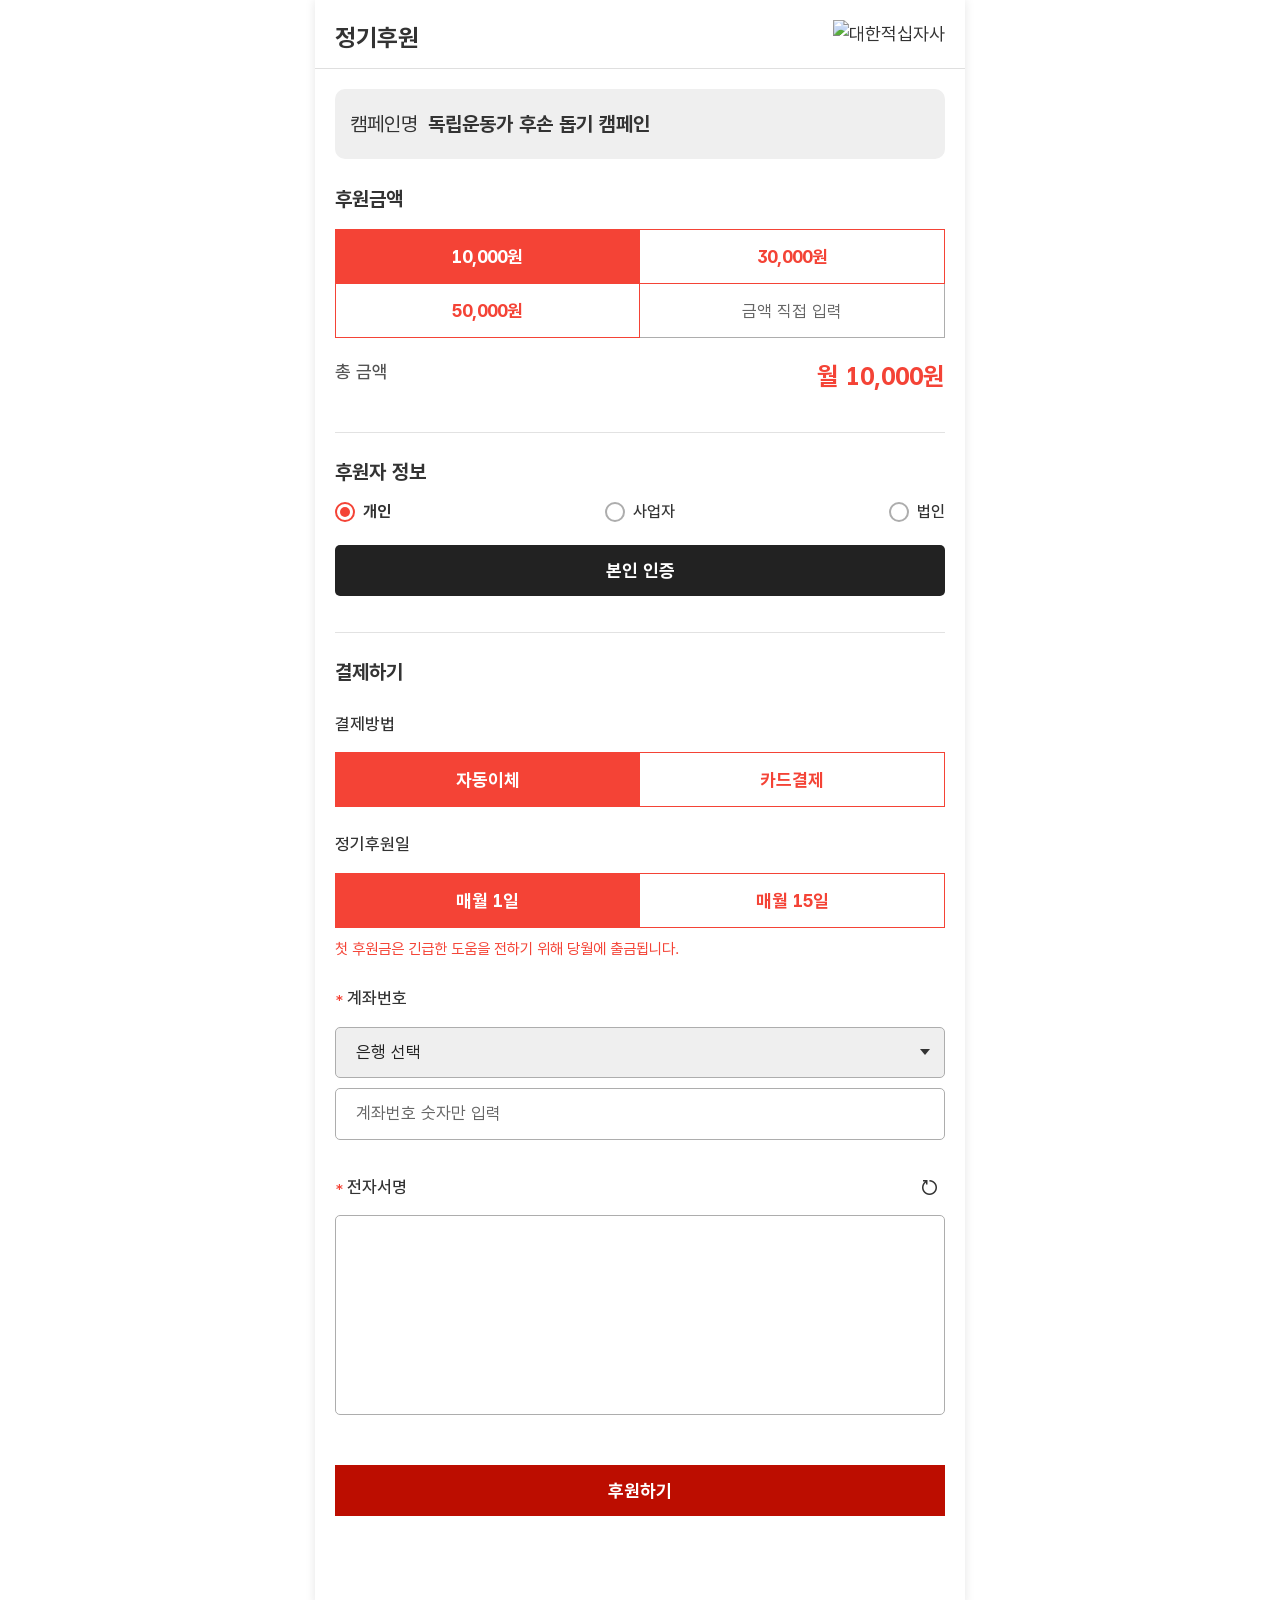
==== index.html @ b56819f5 "eee" ====
<!doctype html>
<html lang="ko">
<head>
  <meta charset="utf-8">
	<meta http-equiv="X-UA-Compatible" content="IE=edge">
	<meta name="viewport" content="width=device-width, initial-scale=1.0">
	<meta http-equiv="Expires" content="-1"> 
	<meta http-equiv="Pragma" content="no-cache">
	<meta http-equiv="Cache-Control" content="no-cache">
	
	<meta property="og:type" content="website"> 
	<meta property="og:title" content="대한적십자사  | 인사말"> 
	<meta property="og:description" content="대한적십자사는 가장 낮고 어두운 곳에서 위협 받는 모든 생명을 지키기 위해 노력합니다"> 
	<meta property="og:image" content="https://www.redcross.or.kr/images/common/layout/logo.svg"> 
	<meta name="description" content="대한적십자사는 가장 낮고 어두운 곳에서 위협 받는 모든 생명을 지키기 위해 노력합니다"> 
	<meta name="keywords" content="대한적십자사, 후원, 봉사, RCY, 안전교육"> 
	<meta name="robots" content="index, follow">
	<title>대한적십자사	&gt; 후원 &gt; 개인후원</title>
  <link rel="icon" href="/images/favicon.ico">
  <!-- 공통파일 css -->
	<link rel="stylesheet" href="./js/common/swiper/swiper-bundle.min.css">
	<link rel="stylesheet" href="./css/common/print.css" media="print">
	<!-- [P] KRDS 추가 -->
	<link rel="stylesheet" href="./css/common/pattern_css.css" media="all">
	<!-- [P] KRDS 커스텀 (공통 변경) -->
	<link rel="stylesheet" href="./css/common/KRDS_cnt_layout.css" media="all">
	<!-- [P] 레이아웃 커스텀 연결 -->
	<link rel="stylesheet" href="./css/main/layout.css" media="all">
	<!-- [P] ASIDE (공통) -->
	<link rel="stylesheet" href="./css/common/aside.css" media="all">
	<!-- [P] 서브페이지인 경우에만 생성되는 조건식 -->
	<link rel="stylesheet" href="./css/common/con_com.css" media="all">
  <link rel="stylesheet" href="./css/main/sub.css" media="all">
  <link rel="stylesheet" href="./css/common/board.css">
	<!-- [P] 로그인 페이지에만 생성되는 조건식 -->
	<!-- 공통파일 js -->
  <script src="./js/common/jquery.min.js"></script>
	<script src="./js/common/con_com.js?v=20260812"></script>
	<script src="./js/common/board.js"></script>
	<script src="./js/common/swiper/swiper-bundle.min.js"></script>
	<script src="./js/common/slick-1.8.1/slick/slick.min.js"></script>
	<script src="./js/web/common/common.js"></script>
	<script src="./js/common.js"></script>
	<!-- [P] 디자인시스템 제외하고 생성되는 조건식 -->
	<script src="./js/common/layout.js"></script>
	<script src="./js/jquery-ui.min.js"></script>
	<script src="./js/jquery.form.min.js"></script>
	<script src="./js/jquery.bpopup.min.js"></script>
	<!-- 레이아웃 js -->
	<script src="./js/main/layout.js"></script>
	<script src="./js/counterup.js"></script>
	<script src="./js/common/ScrollMagic.min.js"></script>
	<!-- [P] 서브페이지인 경우에만 생성되는 조건식 -->
	<script src="./js/main/sub.js?v=20260812"></script>
	<script src="./js/kakao.min.js"></script>
	<script src="./js/main/contents.js"></script>
  <link href="https://cdn.jsdelivr.net/npm/remixicon@4.2.0/fonts/remixicon.css" rel="stylesheet" />

</head>
<body>
  <link rel="stylesheet" href="./dona-style.css?v=1">
  <script src="./dona-ui-script.js?v=12"></script>
  <script src="./js/ad/pay/signature_pad.min.js"></script>
  <script src="./js/secure/rsa/jsbn.js"></script>
  <!-- <script src="./js/secure/rsa/rng.js"></script> -->
  <script src="./js/secure/rsa/rsa.js"></script>
  <script src="./js/secure/rsa/prng4.js"></script>

  <div class="donation-wrap">
    <header>
      <h1>정기후원</h1>
      <img src="https://www.redcross.or.kr/images/common/layout/logo.svg" alt="대한적십자사" />
    </header>
    <div class="conts">
      <form id="joinForm" name="joinForm" method="post">
        <input type="hidden" id="jumin1" name="jumin1" value="">
        <input type="hidden" id="mobiletel" name="mobiletel" value="">
        <input type="hidden" id="sex" name="sex" value="">
        <input type="hidden" id="usrNm" name="usrNm" value="">
        <input type="hidden" id="email" name="email" value="">
        <input type="hidden" id="membername" name="membername">
        <input type="hidden" id="corpregname" name="corpregname">
        <input type="hidden" id="corpregno" name="corpregno">
        <input type="hidden" id="corpregtel" name="corpregtel">
        <input type="hidden" id="orgcode" name="orgcode" value="">
        <input type="hidden" id="orgCodePg" name="orgCodePg" value="">

        <input type="hidden" id="gibupgmno" name="gibupgmno" value="">
        <input type="hidden" id="regamt" name="regamt" value="">

        <input type="hidden" id="orgflag" name="orgflag" value="">
        <input type="hidden" id="campainno" name="campainno" value="">
        <input type="hidden" id="cmpgnNm" name="cmpgnNm" value="">
        <input type="hidden" id="prgrmNm" name="prgrmNm" value="">
        <input type="hidden" id="spnPrgrmSn" name="spnPrgrmSn" value="">
        <input type="hidden" id="memclscode1" name="memclscode1" value="">
        <input type="hidden" id="gaLnkgYn" name="gaLnkgYn" value="">

        <input type="hidden" id="uuid" name="uuid" value="">
        <input type="hidden" id="payVerif" name="payVerif" value="N">
        <input type="hidden" id="ygnumChk" name="ygnumChk" value="">
        <input type="hidden" id="cardNumChk" name="cardNumChk" value="">
        <input type="hidden" id="sign" name="sign">
        <input type="hidden" id="rsaPublicKeyModulus" value=""> 
        <input type="hidden" id="rsaPublicKeyExponent" value=""> 
        <input type="hidden" id="cardNum" name="cardNum">
        <input type="hidden" id="cardYm" name="cardYm">
        <input type="hidden" id="rcmdrNm" name="rcmdrNm" value="">
        <input type="hidden" id="rcmdrNo" name="rcmdrNo" value="">
        <input type="hidden" id="juminEnc1" name="juminEnc1" value="">
        <input type="hidden" id="juminEnc2" name="juminEnc2" value="">
        <input type="hidden" id="ygnumEnc" name="ygnumEnc" value="">
        <input type="hidden" id="spnCdNm" name="spnCdNm" value="">

        <input type="hidden" id="closeStep" name="closeStep" value="">

        <!-- 추천인 직원번호 -->
        <input type="hidden" id="regrecomno" name="regrecomno" value="">
        <!-- 추천인 정보 -->
        <input type="hidden" id="rcmdrNm" name="rcmdrNm" value="">
        <input type="hidden" id="rcmdrNo" name="rcmdrNo" value="">
        <!-- 프로그램 추천인 정보 -->
        <input type="hidden" id="rcmdrNoPg" name="rcmdrNoPg" value="">
        <!-- 대면 -->
        <input type="hidden" id="ftfYn" name="ftfYn" value="">
        <!-- 본인인증 패스여부  -->
        <input type="hidden" id="verifbypass" name="verifbypass" value="">
        <input type="hidden" id="verifFailYn" name="verifFailYn" value="N">

        <dl class="dona-tag">
          <dt>캠페인명</dt>
          <dd>독립운동가 후손 돕기 캠페인</dd>
        </dl>
        <section class="dona-form-group">
          <dl>
            <dt><h3>후원금액</h3></dt>
            <dd>
              <div class="radio-tab-group">
                <div class="radio-tab-box">
                  <input type="radio" name="dona_price" id="dona_price1" checked>
                  <label for="dona_price1">10,000원</label>
                </div>
                <div class="radio-tab-box">
                  <input type="radio" name="dona_price" id="dona_price2">
                  <label for="dona_price2">30,000원</label>
                </div>
                <div class="radio-tab-box">
                  <input type="radio" name="dona_price" id="dona_price3">
                  <label for="dona_price3">50,000원</label>
                </div>
                <div class="radio-tab-box">
                  <input type="text" inputmode="numeric" pattern="[0-9]*" name="regamtTxt" id="regamtTxt" placeholder="금액 직접 입력" maxlength="13">
                </div>
              </div>
              <div class="dona-price">
                <span>총 금액</span>
                <strong>월 <span id="totalAmount"></span>원</strong>
              </div>
            </dd>
          </dl>
          <dl class="top-divider">
            <dt><h3>후원자 정보</h3></dt>
            <dd>
              <div class="flex-box jus-bet">
                <div class="radio-box">
                  <input type="radio" name="memclscodeSel" id="rdo_1-1" checked value="01">
                  <label for="rdo_1-1">개인</label>
                </div>
                <div class="radio-box">
                  <input type="radio" name="memclscodeSel" id="rdo_1-2" value="02">
                  <label for="rdo_1-2">사업자</label>
                </div>
                <div class="radio-box">
                  <input type="radio" name="memclscodeSel" id="rdo_1-3" value="03">
                  <label for="rdo_1-3">법인</label>
                </div>
              </div>
              <!-- 개인 -->
              <section id="indiSection" class="business-section">
                <button type="button" id="payment1" class="btn-cert dona-btn w100">본인 인증</button>
              </section>
              <!-- // 사업자 -->
              <!-- 사업자 -->
              <section id="propSection" class="business-section" style="display:none;">
                <label for="businessgname_1" class="hid">사업장명(필수입력)</label>
                <input type="text" id="businessgname_1" title="사업장명" placeholder="사업장명(필수)" maxlength="40">
                <label for="corpregno_1" class="hid">사업자 등록번호(필수입력)</label>
                <input type="text" id="corpregno_1" title="사업자등록번호" placeholder="사업자 등록번호(필수)" inputmode="numeric" pattern="[0-9]*" maxlength="12" oninput="$(this).val($(this).val().replace(/[^0-9-]/g, ''))">
                
                <button type="button" id="payment2" class="btn-cert dona-btn w100 mgt2">본인 인증</button>
              </section>
              <!-- // 사업자 -->
              <!-- 법인 -->
              <section id="corpSection" class="business-section" style="display:none;">
                <label for="businessgname_2" class="hid">법인명(필수입력)</label>
                <input type="text" id="businessgname_2" title="법인명" placeholder="법인명(필수)" maxlength="40">
                <label for="corpregno_2" class="hid">사업자 등록번호(필수입력)</label>
                <input type="text" id="corpregno_2" title="사업자등록번호" placeholder="사업자 등록번호(필수)" inputmode="numeric" pattern="[0-9]*" maxlength="12" oninput="$(this).val($(this).val().replace(/[^0-9-]/g, ''))">

                <button type="button" id="payment3" class="btn-cert dona-btn w100 mgt2">담당자 인증</button>
              </section>
              <!-- // 법인 -->
            </dd>
          </dl>
        </section>

        <section class="dona-form-group top-divider">
          <h3>결제하기</h3>
          <dl>
            <dt>결제방법</dt>
            <dd>
              <div class="radio-tab-group">
                <div class="radio-tab-box">
                  <input type="radio" name="sunabclscode" id="sunabclscode1" data-tab="radioTab1" value="02" checked>
                  <label for="sunabclscode1">자동이체</label>
                </div>
                <div class="radio-tab-box">
                  <input type="radio" name="sunabclscode" id="sunabclscode2" data-tab="radioTab2" value="01">
                  <label for="sunabclscode2">카드결제</label>
                </div>
              </div>
            </dd>
          </dl>
        </section>

        <section id="ygpay-section" class="dona-form-group pay-section">
          <dl>
            <dt>정기후원일</dt>
            <dd>
              <div class="radio-tab-group">
                <div class="radio-tab-box">
                  <input type="radio" name="ygpayday" id="rdo_2-1" value="01" checked />
                  <label for="rdo_2-1">매월 1일</label>
                </div>
                <div class="radio-tab-box">
                  <input type="radio" name="ygpayday" id="rdo_2-2" value="15" />
                  <label for="rdo_2-2">매월 15일</label>
                </div>
              </div>
              <p class="primary-txt">첫 후원금은 긴급한 도움을 전하기 위해 당월에 출금됩니다.</p>
            </dd>
          </dl>
          <dl>
            <dt>
              <label for="ygnum">
                <span class="req-aster" aria-hidden="true">*</span>
                계좌번호
              </label>
            </dt>
            <dd class="flex-box wrap gap-s">
              <div class="donor-info-list">
                <div class="yginfo">
                  <label for="ygname">이름<!-- or 법인명--></label><span> : </span>
                  <input type="text" id="ygname" name="ygname" title="이름" readonly value="이혜원" tabindex="-1">
                  <input type="hidden" id="ygjumin" name="ygjumin">
                </div>
              </div>
              <div class="select-box">                
                <select id="ygficode" name="ygficode" required>
                  <option value="">은행 선택</option>
                  <option value="001">국민은행</option>
                  <option value="002">신한은행</option>
                  <option value="003">우리은행</option>
                  <option value="004">하나은행</option>
                </select>
              </div>
              <!-- 크롬 자동완성 미끼용 (보이지 않게)시작 적용이유 : 크롬 Autofill의 ‘저장된 아이디 미리주입(pre-fill)’ 버그성 동작 방지용(해당 username 태그를 삭제하면 페이지 처음 접속시 ygnum 계좌번호에 저장된 아이디가 자동으로 표출됨) -->
              <input type="text" name="username" autocomplete="username" style="position:absolute; left:-9999px; width:1px; height:1px;" tabindex="-1">
              <!-- 크롬 자동완성 미끼용 (보이지 않게)끝 -->
              <input type="text" id="ygnum" inputmode="numeric" pattern="[0-9]*" placeholder="계좌번호 숫자만 입력" maxlength="14" oninput="this.value = this.value.replace(/[^0-9]/g, '')" />
              <p id="errorMsg" class="primary-txt mgt0"></p>
            </dd>
          </dl>
          <dl>
            <dt>
                <span class="req-aster" aria-hidden="true">*</span>전자서명
            </dt>
            <dd>
              <div class="signature-container" id="signature-pad">
                <canvas id="signfocus" tabindex="0"></canvas>
                <button type="button" id="clear" data-action="clear"><span class="hid">서명 지우기</span><i class="ri-reset-right-line"></i></button>
              </div>
            </dd>
          </dl>
        </section>

        <section id="fipay-section" class="dona-form-group pay-section" style="display:none;">
          <dl>
            <dt>정기후원일</dt>
            <dd>
              <div class="radio-tab-box w100">
                <input type="radio" name="fipayday" id="rdo_3-1" value="01" checked />
                <label for="rdo_3-1">매월 1일</label>
              </div>
              <p class="primary-txt">첫 후원금은 긴급한 도움을 전하기 위해 당월에 출금됩니다.</p>
            </dd>
          </dl>
          <dl class="donor-info-list">
            <dt>카드소유주</dt>
            <dd>
                <div class="yginfo">
                  <label for="cdname">이름<!--or 법인명--></label><span> : </span>
                  <input type="text" id="cdname" name="cdname" title="이름" readonly value="이혜원" tabindex="-1">
                  <input type="hidden" id="ygjumin" name="ygjumin">
                </div>
            </dd>
          </dl>
          <dl>
            <dt>
              <label for="ficode">카드사</label>
            </dt>
            <dd>
              <div class="select-box">
                <select name="ficode" id="ficode" title="카드사 선택">
                  <option value="">선택</option>
                  <option value="0202">국민카드</option>    
                  <option value="0215">농협카드</option>    
                  <option value="0220">롯데카드</option>    
                  <option value="0209">롯데카드(AMEX)</option>    
                  <option value="0204">삼성카드</option>    
                  <option value="0212">수협카드</option>    
                  <option value="0210">신한카드</option>    
                  <option value="0226">씨티카드</option> 
                  <option value="0214">우리카드</option>
                  <option value="0224">하나카드</option>    
                  <option value="0208">현대카드</option>    
                  <option value="0201">BC카드</option>    
                </select>
              </div>
            </dd>
          </dl>
          <dl>
            <dt>카드번호</dt>
            <dd>
              <div class="card-input-group" id="cardInputs">
                <input type="text" id="cdno1" inputmode="numeric" pattern="[0-9]*" autocomplete="off" maxlength="4" >
                <input type="password" id="cdno2" inputmode="numeric" pattern="[0-9]*" autocomplete="off" maxlength="4">
                <input type="password" id="cdno3" inputmode="numeric" pattern="[0-9]*" autocomplete="off" maxlength="4">
                <input type="text" id="cdno4" inputmode="numeric" pattern="[0-9]*" autocomplete="off" maxlength="4">
              </div>
            </dd>
          </dl>
          <dl>
            <dt>유효기간</dt>
            <dd>
              <div class="card-input-group" id="expInputs">
                <input type="text" id="cdm" name="cdm" inputmode="numeric" pattern="[0-9]*" placeholder="월 2자리" autocomplete="off" maxlength="2">
                <span>월 /&nbsp;</span>
                <input type="text" id="cdy" name="cdy" inputmode="numeric" pattern="[0-9]*" placeholder="년 2자리" autocomplete="off" maxlength="2">
                <span>년</span>
              </div>
            </dd>
          </dl>
        </section>


        <!-- 약관 모달 -->
        <div class="modal-overlay">
          <div id="sheetTerm" class="bottom-sheet">
            <button type="button" class="modal-handle"></button>
            <div class="modal-header primary-color">후원을 하기 위해서는 <br>개인정보 수집·이용 동의가 필요해요</div>
            <div class="modal-content">
              <div class="accordion" data-accordion>
                <!-- [필수] 개인정보 수집·이용 내역 -->
                <div class="accordion-item term-item" id="agreePrivacyItem" data-accordion-item>
                  <div class="accordion-header">
                    <div class="accordion-title">
                      <div class="checkbox"> 
                        <input type="checkbox" id="agreePrivacy"/>
                        <label for="agreePrivacy">[필수] 개인정보 수집·이용 동의</label>
                      </div>
                    </div>
                    <button type="button" type="button" class="accordion-toggle-btn" aria-expanded="false" aria-label="내용 열기">
                      <i class="ri-arrow-down-s-line"></i>
                    </button>
                  </div>
                  <div class="accordion-content" aria-hidden="true">
                    <div class="accordion-inner scrollable">
                      <ul class="term-list">
                        <li>
                          <p class="tit">(01) 수집 &middot; 이용 항목</p>
                          <p class="term-desc">후원자명, 휴대폰번호, 생년월일/성별, 후원금 결제정보(자동이체: 예금주명, 은행명, 계좌 번호, 예금주 생년월일/사업자등록번호, 이체일 /  카드결제: 카드 소유주명, 카드사명, 카드번호, 카드 소유주 생년월일/사업자등록번호, 유효기간), 주소(만 14세 미만의 경우 법정대리인 성명, 법정대리인과의 관계, 법정대리인 휴대폰번호)</p>
                        </li>
                        <li>
                          <p class="tit">(02) 수집 &middot; 이용 목적</p> 
                          <p class="term-desc">기부이력확인, 출금이체 및 수납(자동이체, 카드)정보, 정기후원회원 서비스 제공</p>
                        </li>
                        <li>
                          <p class="tit">(03) 보유기간</p>
                          <p class="term-desc">준영구</p>
                        </li>
                        <li>귀하는 개인정보 수집&middot;이용에 동의하지 않으실 수 있습니다. 단, 동의를 거부할 경우 정기후원 등록이 제한됩니다.</li>
                      </ul>
                    </div>
                  </div>
                </div>
                <!-- // [필수] 개인정보 수집·이용 내역 -->

                <!-- [필수] 개인정보 제3자 제공 동의 -->
                <div class="accordion-item term-item" id="agreeThirdPartyItem" data-accordion-item>
                  <div class="accordion-header">
                    <div class="accordion-title">
                      <div class="checkbox">
                        <input type="checkbox" id="agreeThirdParty"/>
                        <label for="agreeThirdParty">[필수] 개인정보 제3자 제공 동의</label>
                      </div>
                    </div>
                    <button type="button" type="button" class="accordion-toggle-btn" aria-expanded="false" aria-label="내용 열기">
                      <i class="ri-arrow-down-s-line"></i>
                    </button>
                  </div>
                  <div class="accordion-content" aria-hidden="true">
                    <div class="accordion-inner scrollable">
                      <ul class="term-list">
                        <li>
                          <p class="tit">(01) 제공받는 자</p>
                          <p>금융결제원</p>
                        </li>
                        <li>
                          <p class="tit">(02) 제공목적</p>
                          <p>후원금 결제</p>
                        </li>
                        <li>
                          <p class="tit">(03) 제공하는 항목</p>
                          <p>은행명, 계좌번호, 예금주명, 예금주 생년월일, 이체일</p>
                        </li>
                        <li>
                          <p class="tit">(04) 보유기간</p>
                          <p>5년</p>
                        </li>
                        <li>귀하는 개인정보 제3자 제공에 동의하지 않으실 수 있습니다. 단, 동의를 거부할 경우 자동이체를 통한 후원금 결제가 제한됩니다.</li>
                      </ul>
                    </div>
                  </div>
                </div>
                <!-- // [필수] 개인정보 제3자 제공 동의 -->
              </div>
            </div>
            <div class="modal-bottom">
              <button type="button" id="btnSubmit" class="dona-btn primary w100">동의합니다.</button>
            </div>
          </div>
        </div>
        <!-- // 약관 모달 -->

        <button type="button" class="dona-btn submit w100" id="btnDonate">후원하기</button>
      </form>
    </div> <!-- //conts -->
  </div> <!-- // donation-wrap -->


<script>
  $(document).ready(function(){
    bottomSheet.init();        
    AccordionUI.init();
    
    // 총 금액 기본 설정
    const defaultPrice = $("input[name=dona_price]:checked + label").text();
    $("#regamt").val(cleanNumber(defaultPrice));
    updateTotalAmount(defaultPrice);

    // [금액 라디오 버튼 선택 이벤트]
    $("input[name=dona_price]").on('change', function() {
      // 직접 입력창 비우기
      $("#regamtTxt").val('');

      const label = $(`label[for="${this.id}"]`);
      
      if (label.length > 0) {
        const priceText = cleanNumber(label.text());

        // 순수 숫자를 hidden input 및 총액 계산 함수에 전달
        $("#regamt").val(priceText);
        updateTotalAmount(priceText);
      }
    });

    // [금액 직접 입력 이벤트]
    $("#regamtTxt").on('input', function() {
      // 직접 입력 시 라디오 버튼 해제
      $("input[name=dona_price]").prop('checked', false);

      const rawValue = cleanNumber($(this).val());
      const formattedValue = formatNumber(rawValue);

      // 화면 포맷팅 적용 및 hidden input 업데이트
      $(this).val(formattedValue);
      $("#regamt").val(rawValue);

      updateTotalAmount(rawValue);
    });

    // [금액 입력 완료 후 최소금액 확인]
    $("#regamtTxt").on('change', function() {
      var minAmt = parseInt("10000", 10) || 0;
      const regAmt = parseInt($("#regamt").val(), 10) || 0;

      if (regAmt < minAmt) {
        alert("후원금액은 적어도 " + minAmt.toLocaleString() + "원 이상 입력해야 합니다.");
        focusError("#regamtTxt");
      }
    });

    // [후원자 정보 라디오 선택 이벤트 - 개인 / 사업자 / 법인]
    $("input[name=memclscodeSel]").on('change', function(){
      $(".business-section").hide();
      // $(".business-section input").val('');

      if ($("#rdo_1-1").prop('checked')) { // 개인
        $("#indiSection").show();
      } else if ($("#rdo_1-2").prop('checked')) { // 사업자
        $("#propSection").show();
      } else if ($("#rdo_1-3").prop('checked')) { // 법인
        $("#corpSection").show();
      }
    });

    // 개인 본인인증
    $("#payment1").on('click', function(){
      addCertAct('01', this);
    });
    
    // 사업자 본인인증
    $("#payment2").on('click', function(){
      if ($('#businessgname_1').val().trim() === '') {
        alert('사업자명을 입력해주세요.');
        focusError("#businessgname_1");

        return;
      }

      if ($('#corpregno_1').val().trim() === '') {
        alert('사업자 등록번호를 입력해주세요.');
        focusError("#corpregno_1");

        return;
      }

      addCertAct('02', this);
    });

    // 법인 담당자인증
    $("#payment3").on('click', function(){
      if ($('#businessgname_2').val().trim() === '') {
        alert('법인명을 입력해주세요.');
        focusError("#businessgname_2");

        return;
      }

      if ($('#corpregno_2').val().trim() === '') {
        alert('사업자 등록번호를 입력해주세요.');
        focusError("#corpregno_2");

        return;
      }

      addCertAct('03', this);
    });

    // [결제방법 라디오 선택 이벤트]
    $("input[name=sunabclscode]").on('change', function(){
      $(".pay-section").hide();
      if($("#sunabclscode1").prop('checked')){ // 자동이체
        $("#ygpay-section").show();
        $("#agreeThirdPartyItem").show();
      } else { // 카드결제
        $("#fipay-section").show();
        $("#agreeThirdPartyItem").hide();
      }
    });

    // [계좌번호 에러메시지]
    const forbiddenYgNum = [
      { prefix: '7777', message: "카카오미니(7777) 계좌" },
      { prefix: '7979', message: "카카오모임(7979) 계좌" },
      { prefix: '010', message: "휴대폰 번호로 된 평생계좌" },
      { prefix: '19', message: "토스뱅크 가상계좌" },
    ];

    $("#ygnum").on('input', function(){
      const val = $(this).val();
      let matchedRule = null;

      for (var i = 0; i < forbiddenYgNum.length; i++) {
        if (val.startsWith(forbiddenYgNum[i].prefix)) {
          matchedRule = forbiddenYgNum[i];
          break; // 가장 먼저 걸린 규칙 하나만 적용하고 반복문 종료
        }
      }

      if (matchedRule) {
        $('#errorMsg').text(matchedRule.message+"는 자동이체가 불가능합니다.").show();
      } else {
        $('#errorMsg').text('').hide();
      }
    });
    
    // 카드 inputs 및 유효기간 inputs 그룹 정의
    const $cardInputs = $('#cardInputs input');
    const $expInputs = $('#expInputs input');

    /**
     * 자동 포커스 및 숫자 입력 제한 공통 핸들러
     * @param {jQuery} $inputs - 입력 요소 그룹 (jQuery 객체)
     * @param {number} maxLength - 자동 다음 이동시 기준이 되는 글자 수 (카드 4, 유효기간 2)
     */
    function handleAutoTab($inputs, maxLength) {
      // [1] 숫자 제어 및 자동 다음 칸 이동
      $inputs.on('input', function() {
        const $this = $(this);
        const index = $inputs.index(this);

        // 숫자 이외 제거
        const val = $this.val().replace(/\D/g, '');
        $this.val(val);

        // 설정한 글자 수에 도달하면 다음 입력칸으로 포커스
        if (val.length === maxLength && index < $inputs.length - 1) {
          $inputs.eq(index + 1).focus();
        }
      });

      // [2] 백스페이스 지우기 처리 (빈 값일 때 이전 칸 이동)
      $inputs.on('keydown', function(e) {
        const $this = $(this);
        const index = $inputs.index(this);

        if (e.key === 'Backspace' && $this.val().length === 0 && index > 0) {
          $inputs.eq(index - 1).focus();
        }
      });
    }

    // 공통 함수 호출 (글자 수 매개변수만 다르게 전달)
    handleAutoTab($cardInputs, 4); // 카드번호: 4자리
    handleAutoTab($expInputs, 2);  // 유효기간: 2자리

    // 버튼 연결
    $('#btnDonate').on('click', function() {
      bottomSheet.open('#sheetTerm');
    });

    //----------------------------------------------------------------


    // [전자서명]
    const canvas = $("#signature-pad canvas")[0];
    let sign;
    sign = new SignaturePad(canvas, {
      minWidth: 2,
      maxWidth: 2,
      penColor: 'rgb(0, 0, 0)', 
    });

    function resizeCanvas() {
      const ratio = Math.max(window.devicePixelRatio || 1, 1);

      const rect = canvas.getBoundingClientRect();

      canvas.width = rect.width * ratio;
      canvas.height = rect.height * ratio;

      const ctx = canvas.getContext('2d');
      ctx.scale(ratio, ratio);

      sign.clear();
    }

    window.addEventListener('resize', resizeCanvas);
    resizeCanvas();

    document.getElementById('clear').addEventListener('click', () => {
      sign.clear();
    });


    // ------------------------------ 후원하기 -------------------------------
    // 약관모달 동의합니다 버튼 클릭 -> 후원하기
    $("#btnSubmit").on('click', function(){
      fn_goInsert();
    });

    // 후원하기 검증 후 제출
    function fn_goInsert(){
      // 전자서명
      $('#sign').val(sign.toDataURL());
    
      // 최소 후원금액 계산
      var minAmt = parseInt("10000", 10) || 0;
      var regAmt  = parseInt($("#regamt").val(), 10) || 0;
      
      if(regAmt < minAmt){
        alert("후원금액은 적어도 " + minAmt.toLocaleString() + "원 이상 입력해야 합니다.");
        focusError("#regamtTxt", { closeSheet: true });

        return false;
      }


      // 후원자 정보 선택 안함
      if ($('input[name="memclscodeSel"]:checked').length === 0) {
        alert("후원자 정보를 선택해주세요.");
        focusError("#rdo_1-1", { closeSheet: true });

        return false;
      }

      // 후원자 정보 - 개인 선택
      if ($('#rdo_1-1').is(':checked')) {
        
      }

      // 후원자 정보 - 사업자 선택
      if ($('#rdo_1-2').is(':checked')) {
        if ($('#businessgname_1').val().trim() === '') {
          alert('사업자명을 입력해주세요.');
          focusError("#businessgname_1", { closeSheet: true });

          return false;
        }

        if ($('#corpregno_1').val().trim() === '') {
          alert('사업자 등록번호를 입력해주세요.');
          focusError("#corpregno_1", { closeSheet: true });

          return false;
        }
      }

      // 후원자 정보 - 법인 선택
      if ($('#rdo_1-3').is(':checked')) {
        if ($('#businessgname_2').val().trim() === '') {
          alert('법인명을 입력해주세요.');
          focusError("#businessgname_2", { closeSheet: true });

          return false;
        }

        if ($('#corpregno_2').val().trim() === '') {
          alert('사업자 등록번호를 입력해주세요.');
          focusError("#corpregno_2", { closeSheet: true });

          return false;
        }
      }

      // 결제방법 선택 안함
      if ($('input[name="sunabclscode"]:checked').length === 0) {
        alert("결제방법을 선택해주세요.");
        focusError("#sunabclscode1", { closeSheet: true });

        return false;
      }

      // ----------------- 결제방법 - 자동이체 선택 ------------------
      if ($('#sunabclscode1').is(':checked')) {
        // 결제일 선택 안함
        if ($('input[name="ygpayday"]:checked').length === 0) {
          alert('결제일을 선택해주세요.');
          focusError("#rdo_2-1", { closeSheet: true });

          return false;
        }

        if ($('#ygficode').val() === '') {
          alert('자동이체 은행을 선택해주세요.');
          focusError("#ygficode", { closeSheet: true });

          return false;
        }

        
        // let ygnum = $('#ygnum').val();
        // $("#ygnumEnc").val(rsa.encrypt(ygnum));

//     if($("#ygnumChk").val() != ygnum && $("#verifbypass").val() == "N"){
//         alert("인증한 계좌번호와 일치하지 않습니다.\n 계좌번호 재인증 바랍니다.");
//         $('#payVerif').val("N");
//         $("#bankNoVerifChk").focus();
//         return false;
//     }

        if ($('#ygnum').val().trim() === '') {
          alert('계좌번호를 입력해주세요.');
          focusError("#ygnum", { closeSheet: true });

          return false;
        }

        if(sign.isEmpty()) {
          alert("전자서명을 해주세요.");
          focusError("#signfocus", { closeSheet: true });

          return false;
        }

        if (!$('#agreePrivacy').is(':checked')) {
          alert('[필수] 개인정보 수집·이용에 동의해주세요.');
          focusError("#agreePrivacy");

          return false;
        }

        if (!$('#agreeThirdParty').is(':checked')) {
          alert('[필수] 개인정보 제3자 제공에 동의해주세요.');
          focusError("#agreeThirdParty");

          return false;
        }
        
      }

      // --------------- 결제방법 - 카드 결제 선택 -------------------
      if ($('#sunabclscode2').is(':checked')) {

        // 정기후원일 입력 안함
        if($('input[name="fipayday"]:checked').length === 0){
          alert('정기후원일을 선택해주세요.');
          focusError("#rdo_3-1", { closeSheet: true });

          return false;
        }

        // 카드사 선택 안함
        if ($('#ficode').val() === '') {
          alert('카드결제 카드사를 선택해주세요.');
          focusError("#ficode", { closeSheet: true });

          return false;
        }

        // 카드번호 입력 안함
        for (let i = 1; i <= 4; i++) {
          const $input = $(`#cdno${i}`);

          if ($input.val().length !== 4) {
            alert("카드번호를 입력해주세요.");
            focusError(`#cdno${i}`, { closeSheet: true });

            return false;
          }
        }
        
        // 유효기간 월 입력 안함
        if ($('#cdm').val().length !== 2) {
          alert('카드 유효기간 월 두 자리를 입력해주세요.');
          focusError("#cdm", { closeSheet: true });

          return false;
        }

        // 유효기간 월 입력 안함
        if ($('#cdm').val().length !== 2) {
          alert('카드 유효기간 월 두 자리를 입력해주세요.');
          focusError("#cdm", { closeSheet: true });

          return false;
        }

        // 유효기간 연도 입력 안함
        if ($('#cdy').val().length !== 2) {
          alert('카드 유효기간 년 두 자리를 입력해주세요.');
          focusError("#cdy", { closeSheet: true });

          return false;
        }

        if (!$('#agreePrivacy').is(':checked')) {
          alert('[필수] 개인정보 수집·이용에 동의해주세요.');
          focusError("#agreePrivacy");

          return false;
        }


        let cardNum = $('#cdno1').val()+$('#cdno2').val()+$('#cdno3').val()+$('#cdno4').val();
        let cardYm = $('#cdy').val()+$('#cdm').val();

      //     $("#cardNum").val(rsa.encrypt(cardNum));
      //     $("#cardYm").val(rsa.encrypt(cardYm));

      //     if($("#cardNumChk").val() != cardNum && $("#verifbypass").val() == "N"){
      //         alert("인증한 카드번호와 일치하지 않습니다.\n 카드번호 재인증 바랍니다.");
      //         $('#payVerif').val("N");
      //         $("#cardNoVerifChk").focus();
      //         return false;
      //     }
          

      }

      
      alert("정기후원이 완료되었습니다.");
      return true;
    }
  });

// 숫자만 남기고 맨 앞의 0 제거 (예: "0050,000원" -> "50000")
function cleanNumber(str) {
  return (str || "").replace(/[^0-9]/g, "").replace(/^0+/, "");
}

// 숫자를 천 단위 콤마 형태로 변환 (예: "50000" -> "50,000")
function formatNumber(val) {
  const numStr = cleanNumber(String(val));
  return numStr ? numStr.replace(/\B(?=(\d{3})+(?!\d))/g, ",") : "";
}

// 총 금액 화면 업데이트
function updateTotalAmount(val) {
  const formatted = formatNumber(val) || "0";
  $("#totalAmount").text(formatted);
}

// error인 경우
function focusError(target, options = {}) {
  const { closeSheet = false } = options;

  if (closeSheet) {
    bottomSheet.close({
      restoreFocus: false,
      onClose: function() {
        errorFocus.focus(target);
      }
    });
  } else {
    errorFocus.focus(target);
  }
}

// 본인인증 (추후 수정)
function addCertAct(memCode, button) {
  switch(memCode) {
    case '01' : 
      alert("개인 본인인증 완료");
      break;
    case '02' :
      alert("개인사업자 본인인증 완료");
      break;
    case '03' :
      alert("법인 본인인증 완료");
      break;
    default : 
      alert("로그인 또는 인증정보가 확인된 경우, \n정기후원에 대한 추가 인증 절차는 진행하지 않습니다.");
  }

  $("#ygname").val("테스트");
  $(".donor-info-list").css('display', 'flex');
  const buttonText = $(button).text();
  $(button).attr('disabled', true).text(`${buttonText} 완료`);
}


</script>

</body>
</html>
---- css/common/print.css ----
@charset "utf-8";

@media print {
    #krds-masthead,
    #header .krds-main-menu,
    #header .header-actions,
    #container .subTop,
    #footer,
    #nav,
    #container .feedbackBox,
    #container .hpcmIcon { display: none !important; }
    #header {border: none !important;}
    @page {
        size: A4;
        margin: 0;
        transform: scale(1);
    }
}
---- css/common/pattern_css.css ----
@charset "UTF-8";

/* KRDS css */
@import url("output/p_initialize.css");
@import url("output/p_tokens.css");
@import url("output/p_layout.css?v=1.1");
@import url("output/p_common.css");
@import url("output/p_component.css");
---- css/common/KRDS_cnt_layout.css ----
@import url('basic.css');

/* #wrap {position: relative; overflow: hidden;} */
#container,
#mainContainer {position: relative; overflow: hidden;}
#wrap * {scrollbar-arrow-color: #ddd; scrollbar-Track-Color: #ddd; scrollbar-base-color: #aaa; scrollbar-Face-Color: #aaa; scrollbar-3dLight-Color: #aaa; scrollbar-DarkShadow-Color: #aaa; scrollbar-Highlight-Color: #aaa; scrollbar-Shadow-Color: #aaa;}
#wrap ::-webkit-scrollbar {width: 5px; height: 5px;}
#wrap ::-webkit-scrollbar-thumb {background-color: #aaa; border-radius: 5px;}
#wrap ::-webkit-scrollbar-track {background-color: #ddd; border-radius: 5px;}

#wrap[class*=scroll] #header:not(.sample) .header-in { border-color: #d8d8d8; }

.container {position: relative; margin: 0 auto; width: 100%; max-width: 140rem;}
.container:after {clear: both; display: block; content: "";}

#header {z-index: 1001;}
#footer:has(.footBtn.on) {z-index: 1001;}
#header:has(.krds-main-menu.on) {z-index: 1002;}

#header.scrDown {position: relative;}

.inner { max-width: 140rem; padding: 0; }

/* 상단배너 수정 */
#krds-masthead { background: #EDEDED; z-index: 1002; }
.is-gnb-mobile #krds-masthead { z-index: 70; }
#krds-masthead .toggle-head .inner { display: flex; justify-content: space-between; padding-left: 0; padding-right: 0; }
#krds-masthead .head-etc .etc-ul { display: flex; align-items: flex-start; justify-content: flex-end; flex-direction: row; }
#krds-masthead .head-etc .etc-ul > li { position: relative; padding: 0 1.5rem; }
#krds-masthead .head-etc .etc-ul > li + li::before { position: absolute; top: 50%; transform: translateY(-50%); left: 0; width: 1px; height: 1.6rem; background: #D8D8D8; content: ""; }
#krds-masthead .head-etc .etc-ul .krds-drop-wrap button:focus {outline-color: #595959;}
#krds-masthead .head-etc .head-util > li a:focus {outline-color: #FFF;}

/* 헤더 수정 */
#header .header-container > .inner { padding: 3rem 0; }
#krds-masthead .head-etc { display: flex; align-items: center; margin-left: auto; }
#krds-masthead .head-etc .head-util { display: flex; align-items: center; }
#krds-masthead .head-etc .head-util li a { min-width: 15rem; position: relative; display: block; height: 100%; color: #fff; font-size: 1.6rem; text-align: center; }
#krds-masthead .head-etc .head-util li:nth-child(1) a::before { position: absolute; top: -0.4rem; left: 0; width: 100%; height: calc(100% + 0.8rem); background: #918678; content: ""; z-index: -1; }
#krds-masthead .head-etc .head-util li:nth-child(2) a::before { position: absolute; top: -0.4rem; left: 0; width: 100%; height: calc(100% + 0.8rem); background: #111111; content: ""; z-index: -1; }
#krds-masthead .head-etc .head-util li.bk-color a::before {background:#111;}

/* 헤더 로고 수정 */
#header .header-container .logo { width: 20rem; min-height: 3.8rem; height: auto; }
#header .header-container .logo a { display: inline-flex; align-items: center; justify-content: flex-start; flex-direction: row; background: none; }
#header .header-container .logo a span { position: absolute; padding-left: 4rem; margin-left: 1rem; font-weight:500; font-size: 1.6rem; color: rgba(113,104,92,1); margin-top:5.5rem;}
#header .header-container .logo .logo-txt {margin-top:-1rem;}
/* #header .header-container .logo a span::before { position: absolute; top: 50%; transform: translateY(-50%); left: 0; width: 1px; height: 1.8rem; background: #ccc; content: ""; } */
#header .header-container .header-actions { position: relative; right: 0; gap: 3rem; }
#header .header-container .btnServ { display: inline-flex; justify-content: center; align-items: center; background: #E60012; color: #fff; border-radius: 1rem; padding: 0 3rem; gap: 6px; font-weight: 600; font-size: 2rem; flex: none; }
#header .header-container .btnServ:hover,
#header .header-container .btnServ:focus {background-color: #B8000E;}
#header .header-container .btnServ i { font-weight: 500; }

/* 화면크기 드롭박스 버전 
   zoom-drop 클래스 KRDS 구버전에서 가져옴 + 수정 */
.krds-drop-wrap.zoom-drop .item-link::before { display: inline-flex; align-items: center; justify-content: center; flex-direction: row; flex-shrink: 0; content: "가"; font-size: 1.2rem; line-height: 1; width: 2.5rem; height: 2.5rem; padding: 0 0.4rem; border-radius: 0.4rem; border: 0.1rem solid #D8D8D8; background-color: #fff; }
.krds-drop-wrap.zoom-drop .item-link.active { font-weight: 700; color: #003675; background-color:#EDF1F5; }
.krds-drop-wrap.zoom-drop .item-link.active::before { color: #fff; background-color: #003675; }
.krds-drop-wrap.zoom-drop .item-link.xsm::before { font-size: 1.5rem; width: 2.1rem; height: 2.1rem; }
.krds-drop-wrap.zoom-drop .item-link.sm::before { font-size: 1.2rem; width: 2.4rem; height: 2.4rem; }
.krds-drop-wrap.zoom-drop .item-link.md::before { font-size: 1.9rem; width: 2.5rem; height: 2.5rem; }
.krds-drop-wrap.zoom-drop .item-link.lg::before { font-size: 2.1rem; width: 2.7rem; height: 2.7rem; }
.krds-drop-wrap.zoom-drop .item-link.xlg::before { font-size: 2.5rem; width: 3rem; height: 3rem; }
.krds-drop-wrap .krds-btn.small .svg-icon { width: 9px; }

/* 전체메뉴 수정 */
#header .header-container .btn-navi {align-self: center;}
#header .header-container .btn-navi.all { width: 4.7rem; height: 4.3rem; padding: 1rem; justify-content: center; flex: none; }
#header .header-container .btn-navi.all::before { display: none; }
#header .header-container .btn-navi.all em { display: flex; flex-direction: column; justify-content: space-between; align-items: center; width: 100%; height: 100%; }
#header .header-container .btn-navi.all i { width: 100%; height: 3px; border-radius: 2px; background: #33363D; }
#header .header-container .btn-navi.all i:nth-child(n+4) { display: none; }

/* 메뉴 수정 */
#header .header-actions .krds-main-menu { border: none; }
#header .header-actions .krds-main-menu .inner { padding: 0; }
#header .header-actions .krds-main-menu .gnb-menu { gap: 0.8rem; }

.krds-main-menu { border-color: #D8D8D8; }
.krds-main-menu .gnb-menu .gnb-main-trigger, 
.krds-main-menu .gnb-menu .gnb-main-trigger h2 { font-size: 2rem; } 
.krds-main-menu .gnb-menu .gnb-main-trigger { gap: 1.3rem; }
.krds-main-menu .gnb-menu .gnb-main-trigger::before { background: #E92030; }
.krds-main-menu .gnb-menu .gnb-main-trigger::after { width: 1.3rem; height: 0.8rem; }
.krds-main-menu .gnb-menu .gnb-main-trigger.is-link::after { display: inline-flex; width: 1.8rem; height: 1.8rem; background-color: var(--krds-light-color-text-basic); forced-color-adjust: none; -webkit-mask-repeat: no-repeat; -webkit-mask-position: center center; -webkit-mask-size: contain; mask-repeat: no-repeat; mask-position: center center; mask-size: contain; -webkit-mask-image: url(/images/common/KRDS/component/icon/ico_go_30.svg); mask-image: url(/images/common/KRDS/component/icon/ico_go_30.svg); background-color: var(--krds-main-menu--main-trigger-color-text); transition: var(--krds-transition-base); transform: rotate(0deg); }
.krds-main-menu .gnb-menu .gnb-main-trigger.is-go::after { display: inline-flex; width: 1.3rem; height: 0.8rem; background-color: var(--krds-light-color-text-basic); forced-color-adjust: none; -webkit-mask-repeat: no-repeat; -webkit-mask-position: center center; -webkit-mask-size: contain; mask-repeat: no-repeat; mask-position: center center; mask-size: contain; -webkit-mask-image: url(/images/common/KRDS/component/icon/ico_angle.svg); mask-image: url(/images/common/KRDS/component/icon/ico_angle.svg); background-color: var(--krds-main-menu--main-trigger-color-text); transition: var(--krds-transition-base); transform: rotate(-90deg); }

/* 2차메뉴 */
.krds-main-menu .gnb-toggle-wrap {overflow-y: auto; max-height: calc(100vh - 20rem);}
.krds-main-menu .gnb-toggle-wrap .gnb-main-list { max-width: 1400px; padding-top: 2rem; display: flex; }
.krds-main-menu .gnb-toggle-wrap .gnb-main-list .sub-title-wrap { width: 40rem; padding-top: 8rem; }
.krds-main-menu .gnb-toggle-wrap .gnb-main-list .sub-title-wrap .sub-title { font-size: 4rem; font-weight: 700; }
.krds-main-menu .gnb-toggle-wrap .gnb-main-list .sub-title-wrap .sub-info span { display: block; font-size: 1.8rem; line-height: 150%; margin: 1rem 0; }
.krds-main-menu .gnb-toggle-wrap .gnb-main-list .sub-title-wrap .sub-info p { font-family: 'NotoSans'; font-weight: 200; color: #71685C; }
.krds-main-menu .gnb-toggle-wrap .gnb-main-list .sub-title-wrap .sub-info p strong { color: #E60012; }
.depth-child-menu { width: calc(100% - 40rem); padding: 5rem 0 4.5rem; border-left: 1px solid #D8D8D8; }
.depth-child-menu a { position: relative; display: block; }
.depth-child-menu .depth02-menu { display: flex; flex-wrap: wrap; }
.depth-child-menu .depth02-menu > li { width: 33.333%; padding: 0 3rem; border-right: 1px solid #ECECEC; }
.depth-child-menu .depth02-menu > li:nth-child(3n) { border-right: none; }
.depth-child-menu .depth02-menu > li > a { padding: 0.9rem 3rem; border: 1px solid #D4D4D4; border-radius: 0.8rem; font-size: 2rem; font-weight: 700; }
.depth-child-menu .depth02-menu > li > a[target="_blank"] { display: flex; justify-content: space-between; word-break: keep-all; }
.depth-child-menu .depth02-menu > li > a[target="_blank"] i { flex: none; width: 2rem; height: 2rem;}
.depth-child-menu .depth03-menu { padding: 2rem 0.8rem; }
.depth-child-menu .depth03-menu > li + li { margin-top: 1.5rem; }
.depth-child-menu .depth03-menu > li > a { font-size: 1.6rem; color: #555; padding-left: 1.2rem; }
.depth-child-menu .depth03-menu > li > a::before { position: absolute; top: 9px; left: 0; width: 4px; height: 4px; border-radius: 50%; background: #999; content: ""; }
.depth-child-menu .depth03-menu > li > a[target="_blank"] { display: flex; justify-content: space-between; word-break: keep-all; }
.depth-child-menu .depth03-menu > li > a[target="_blank"] i { flex: none; width: 2rem; height: 2rem;}
.depth-child-menu .depth03-menu > li > a:hover,
.depth-child-menu .depth03-menu > li > a:focus { color: #E60012; font-weight: 700; text-decoration: underline; text-underline-offset: 0.3rem; }
.depth-child-menu .depth02-menu > li > a:hover,
.depth-child-menu .depth02-menu > li > a:focus { border-color: #000; }
.depth-child-menu .depth03-menu > li > a:hover::before,
.depth-child-menu .depth03-menu > li > a:focus::before { background: #E60012; }

.box_search { position: absolute; top: 100%; left: 0; width: 100%; background: #fff; display: none; }
.box_search::before { position: absolute; top: 0; left: 0; width: 100%; height: 1000vh; background: rgba(0, 0, 0, 0.6); content: ""; z-index: -1; }
.box_search .box_wrap { max-width: 93rem; margin: 0 auto; padding: 5.4rem 1.6rem; }
.box_search .box_wrap .srch_box { display: flex; align-items: center; height: 8rem; border-radius: 8rem; border: 2px solid #CCC; line-height: 8rem; padding: 0 6rem 0 4rem; font-size: 2.4rem; color: #666; position: relative; }
.box_search .box_wrap .srch_box .srch_btn { width: 5rem; height: 5rem; color: #E60012; font-size: 3rem; display: flex; justify-content: center; align-items: center; border-radius: 50%; position: absolute; right: 1.5rem; top: 50%; transform: translateY(-50%); }
.box_search .box_wrap .srch_box #total_search {border: none; outline: none; max-width: 100%; width: 100%; }
.box_search .box_wrap .pprWord { display: flex; margin-top: 4rem; }
.box_search .box_wrap .pprWord dt { width: 13rem; font-size: 2rem; color: #1D1D1D; font-weight: 700; }
.box_search .box_wrap .pprWord dd { width: calc(100% - 13rem); display: flex; flex-wrap: wrap; gap: 1.5rem; }
.box_search .box_wrap .pprWord dd a { background: #F1F2F3; border-radius: 1.5rem; color: #1D1D1D; font-size: 1.7rem; padding: 0.3rem 2rem;}
.box_search .btnSearchClose { position: absolute; top: 5.4rem; left: 50%; transform: translateX(46.5rem); width: 8rem; height: 8rem; display: flex; justify-content: center; align-items: center; }
.box_search .btnSearchClose i { font-size: 3rem; }

/* footer 수정 */
#footer { background: #F8F8F8; border-top: 1px solid #DADADA; }
#footer .f-logo { width: 20rem; height: auto; background: none; }

#footer .foot-quick { border-top: none; border-bottom: 1px solid #D8D8D8; }
#footer .foot-quick .inner .link { height: 5.6rem; }
#footer .foot-quick .inner .link:first-child { border-left: 1px solid #D8D8D8; }
#footer .foot-quick .footBtn { position: relative; flex: 1; }
#footer .foot-quick .footBtn .link { width: 100%; border: none; }
#footer .foot-quick .footBtn .link:hover,
#footer .foot-quick .footBtn .link:focus,
#footer .foot-quick .footBtn .link:active {background-color: #F5F5F5;}
#footer .foot-quick .footBtn:last-child .link { width: 100%; border-right: 1px solid #D8D8D8; }
#footer .foot-quick .footBtn .link::after { mask-image: url(/images/common/KRDS/component/icon/ico_angle.svg); width: 1.2rem; }
#footer .foot-quick .footBtn.on .link::after { transform: rotate(180deg); }
#footer .foot-quick .footBtn > div { position: absolute; bottom: calc(100% + 1px); left: 0; width: 100%; background: #fff; padding: 1.5rem; display: none; box-shadow: 0px -5px 10px 0px rgba(0, 0, 0, 0.149); border-radius: 1rem 1rem 0 0; }
#footer .foot-quick .footBtn > div ul li + li { padding-top: 0.5rem; margin-top: 0.5rem; border-top: 1px solid #ccc; }
#footer .foot-quick .footBtn > div ul li a { position: relative; display: block; padding-left: 1rem; }
#footer .foot-quick .footBtn > div ul li a::before { position: absolute; top: 1rem; left: 0; width: 3px; height: 3px; border-radius: 50%; background: #1D1D1D; content: ""; }
#footer .foot-quick .footBtn > div ul li a:hover,
#footer .foot-quick .footBtn > div ul li a:focus { text-decoration: underline; outline: none; }

#footer .f-cnt .f-info .info-cs li .key-info { align-items: initial; }
#footer .f-cnt .f-info .info-cs li .key-info em { font-weight: 700;}
#footer .f-cnt .f-info .info-cs li .key-info em.point { color: #E60012;}

#footer .f-cnt .f-link .link-go .krds-btn.text { font-weight: 600; }
#footer .f-cnt .f-link .link-go .krds-btn.text .svg-icon { width: 1rem;}
#footer .f-btm { padding-top: 2rem; border-top: 1px solid #d8d8d8; flex-direction: row; flex-wrap: wrap; justify-content: space-between; gap: 1rem var(--krds-gap-9); }
#footer .f-btm .f-btm-text { flex-direction: column; align-items: flex-start; gap: 1rem; width: auto; }
#footer .f-btm .f-btm-text .f-menu a strong { color: #E60012; }
#footer .f-btm .wa_mark {display: block; width: 9rem; height: 6rem; flex: none; margin-left: auto;}
#footer .f-btm .wa_mark img {display: block; width: 100%; height: 100%; object-fit: contain;}

#footer .btn_top { position: fixed; bottom: 3rem; opacity:0; transform: translateY(-50%); right: calc((100vw - 140rem) / 2 - 7rem); transform: translateY(8rem); width: 4rem; height: 4rem; background: #000; display: flex; justify-content: center; align-items: center; border-radius: 50%; color: #fff; margin-top: 0; opacity: 1; transition:all 0.3s; }
#footer .btn_top:focus {transition: all .3s!important;}
#footer .btn_top.active { opacity:1; transform:translateY(0); }
#footer .btn_top.end { opacity:1; transform: translateY(-12rem) }

/* subLayout */
.subTop { position: relative; display: flex; align-items: center; justify-content: space-between; background: #F8F8F8; border-radius: 1rem; margin: 3rem 0; height: 6rem; }
.subTop .home { width: 6rem; height: 6rem; display: flex; justify-content: center; align-items: center; color: #1D1D1D; }
.subTop .home i { font-size: 18px; }

/* 서브 - 탑메뉴 */
#snb { position: relative; height: 6rem; flex: 1; z-index: 1; }
#snb .snb_wrap ul { position: absolute; top: 0; left: 0; width: 29.5rem; padding-top: 6.8rem; }
#snb .snb_wrap ul:not(.depth01) { left: 100%; }
#snb .snb_wrap li { position: relative; display: table; width: 100%; }
#snb .snb_wrap li a { position: relative; display: block; display: table-cell; vertical-align: middle; word-break: break-all; }
#snb .snb_wrap li.on { position: absolute; top: 0; left: 0; width: 100%; height: 6rem; }
#snb .snb_wrap li.on::before { position: absolute; top: 50%; transform: translateY(-50%); left: 0; width: 1px; height: 1.5rem; background: #ccc; content: ""; }
#snb .snb_wrap li.on > a { padding: 0 3rem 0 1.5rem; color: #666; font-size: 1.6rem; }
#snb .snb_wrap li.on > a::before { position: absolute; top: 50%; transform: translateY(-50%); right: 1.5rem; mask-image: url(/images/common/KRDS/component/icon/ico_angle.svg); mask-position: center; mask-repeat: no-repeat; mask-size: contain; content: ""; width: 10px; height: 10px; background-color: #1D1D1D; transition: 0.3s; }
#snb .snb_wrap li:not(.on) { padding: 0 0.8rem; opacity: 0; visibility: hidden; display: none; }
#snb .snb_wrap li:not(.on) > a { border-bottom: 1px solid #ccc; padding: 1.15rem 1.6rem; color: #666; font-size: 1.6rem; }
#snb .snb_wrap li:not(.on):last-child > a { border-bottom: none; }
#snb .snb_wrap ul.open::before { position: absolute; top: 6rem; width: 100%; height: calc(100% - 5.2rem); border-radius: 0 0 1rem 1rem; content: ""; background: #fff; box-shadow: 0px 5px 10px 0px rgba(0, 0, 0, 0.149); }
#snb .snb_wrap ul.open > li:not(.on) { opacity: 1; visibility: visible; display: table; }
#snb .snb_wrap ul.open > li.on > a { font-weight: 700; color: #1D1D1D; }
#snb .snb_wrap ul.open > li.on > a::before { background-color: #E60012; transform: translateY(-50%) rotate(180deg); }
/* 서브 - 탑메뉴 : active */
#snb .snb_wrap li.on > a:hover,
#snb .snb_wrap li.on > a:focus { font-weight: 700; color: #1D1D1D; }
#snb .snb_wrap li:not(.on) > a:hover,
#snb .snb_wrap li:not(.on) > a:focus { color: #E60012; font-weight: 700; border-bottom-color: transparent; background: #f8f8f8; }

.snsBox { display: flex; }
.snsBox > button { position: relative; display: flex; justify-content: center; align-items: center; width: 6rem; height: 6rem; font-size: 18px; }
.snsBox > button.btnPrint::before { position: absolute; top: 50%; left: 0; transform: translateY(-50%); width: 1px; height: 1.5rem; background: #ccc; content: ""; }

/* 네비게이션 수정 */
.krds-breadcrumb-wrap { margin-bottom: 0.8rem; padding-top: 0; }
.krds-breadcrumb-wrap .breadcrumb li:first-child .txt { padding-left: 0; }
.krds-breadcrumb-wrap .breadcrumb li .txt { color: #666; }
.krds-breadcrumb-wrap .breadcrumb li:last-child .txt { color: #333; font-weight: 600; text-decoration: underline; text-underline-offset: 0.3rem; }

/* 서브 페이지 타이틀 수정 */
.page-title-wrap { text-align: center; margin-bottom: 3rem; }
.page-title-wrap .h-tit { font-size: 4.5rem; }
.page-title-wrap .h-tit em { color: #E60012; }
.page-title-wrap h5.Tit3 {justify-content: center;}

/* 왼쪽메뉴 수정 */
.krds-side-navigation .lnb-list .lnb-item [class*=lnb-toggle]::after { width: 10px; }

/* footer 수정 */
#footer > .inner {padding: 4rem var(--krds-contents-padding-x);}
#wrap:not(.systmPage) #footer > .inner { padding: 4rem 0; gap: var(--krds-gap-5); }

@media (min-width: 1024px){
    .is-gnb-web.hasScrollY #krds-masthead,
    .is-gnb-web.hasScrollY #header .header-container,
    .is-gnb-web.hasScrollY #header .krds-main-menu,
    .is-gnb-web.hasScrollY #header .gnb-toggle-wrap,
    .is-gnb-web.hasScrollY #container,
    .is-gnb-web.hasScrollY #footer { padding-right: 0 !important; }

    #wrap:not(.systmPage) #header .header-container .btn-navi.all { display: inline-flex; }
    #wrap:not(.systmPage)[class*=scroll] #header:not(.sample) .header-in { border-bottom: none; }
}

@media (max-width: 1023px){
    #header .header-container .btn-navi.sch::before {height: 4rem;}
}

@media (max-width: 1022px){
    #wrap {position: static; overflow: visible;}
    #container {position: relative; overflow: hidden;}
    #container ::-webkit-scrollbar {width: 5px; height: 5px;}
    #container ::-webkit-scrollbar-thumb {background-color: #aaa; border-radius: 5px;}
    #container ::-webkit-scrollbar-track {background-color: #ddd; border-radius: 5px;}
}

@media (min-width: 768px) and (max-width: 1023px)  {
    #footer .foot-quick .inner .link { padding: 0 var(--krds-padding-8); }
}

@media (max-width:1570px){
    #footer .btn_top { right: 2rem; }
}

@media (max-width:1440px){
    .container { padding: 0 1.5rem; }

    #krds-masthead .toggle-head .inner { padding: 0.4rem 0 0.4rem 1rem; }

    #wrap.systmPage #header .header-container > .inner { padding: 2rem 1rem; }

    #header .header-container > .inner { padding: 1.5rem 0.8rem 1.5rem 1.5rem;; }
    #header .header-container .header-actions { gap: 2rem; right: auto; }

    .krds-main-menu .inner { padding: 0 1rem; }
    .krds-main-menu .gnb-toggle-wrap .gnb-main-list { padding: 2rem 1rem 0 1rem; }
    .krds-main-menu .gnb-toggle-wrap .gnb-main-list .sub-title-wrap { width: 36rem; padding-top: 5rem; }
    .depth-child-menu { width: calc(100% - 36rem);}
    .depth-child-menu .depth02-menu > li { width: 50%; }
    .depth-child-menu .depth02-menu > li:nth-child(3n) { border-right: 1px solid #ECECEC; }
    .depth-child-menu .depth02-menu > li:nth-child(2n) { border-right: none; }

    #container > .inner { padding: 0 2rem 6.4rem 2rem; }

    #wrap:not(.systmPage) #footer > .inner { padding: 4rem 1rem 9rem; }
}

@media (max-width: 1280px){
    .krds-main-menu .gnb-toggle-wrap .gnb-main-list .sub-title-wrap { width: 34rem; }
    .krds-main-menu .gnb-toggle-wrap .gnb-main-list .sub-title-wrap .sub-title { font-size: 3.5rem; }
    .depth-child-menu { width: calc(100% - 34rem);}
}

@media (max-width: 1140px){
    .box_search .btnSearchClose { top: 1rem; right: 1.6rem; left: auto; width: auto; height: auto; transform: none; }
}

@media (max-width: 1100px){
    #snb .snb_wrap ul { width: 33.333%; }
    #snb .snb_wrap ul:not(.depth01) { width: 100%; }
}

@media (max-width: 1024px) {
    #header .header-container .btn-navi.all { width: 4.3rem; height: 4rem; }
    #header .header-container .btn-navi.all i { height: 2px; }
}

@media (max-width: 1023px) {
    #krds-masthead { display: none; }
    #krds-masthead .head-etc { display: none; }

    #wrap:not(.systmPage) #header { border-bottom: 1px solid #DADADA; }

    #header .inner { border-bottom: none; }

    #wrap.systmPage #header .header-container > .inner { padding: 1rem; }
    #header .header-container .logo { width: 13rem; min-height: auto; }
    #header .header-container .logo a span { font-size: 1.5rem; margin-left:0; padding-left:3.25rem; margin-top:4.5rem;}
    #header .header-container .logo a.localunion,
    #header .header-container .logo a.localunion_totalmain {margin-top:-0.25rem;}
    #header .header-container .logo a.localunion p {padding-left:3rem; font-size:1.45rem;}
    #header .header-container .logo a.localunion_totalmain p {margin-left:2rem;}
    
    #header .header-container .header-actions { gap: 0; }
    #header .header-container .btn-navi.login { display: none; }
    #header .header-container .btn-navi.sch { order: 2; font-size: 0; display: block; padding-top: 0; }
    #header .header-container .btnServ { orphans: 1; padding: 0 1rem; font-size: 1.35rem; margin-right: 0.5rem; }
    #header .header-container .btn-navi.all { order: 3; }
    #header .header-container .btn-navi.all em { padding: 0.2rem; }

    #footer > .inner {padding: var(--krds-padding-8) var(--krds-padding-6);}
    #wrap:not(.systmPage) #footer > .inner { padding: 2.4rem 1.5rem; gap: 1.4rem; }
    #footer .f-logo { width: 13rem; }

    #container .in-between { display: block; padding: 2rem 1rem; }
    #container .in-between .contents { width: 100%; }

    .krds-breadcrumb-wrap { margin-bottom: 2rem; }

    .page-title-wrap { padding-bottom: 2rem; margin-bottom: 2rem; }
    .page-title-wrap .h-tit { font-size: 2.8rem; }

    
    .snsBox > button.btnShare { display: none; }
    
}

@media (max-width: 767px) {
    #container > .inner { padding: 0 1.5rem 6.4rem 1.5rem; }
}

@media (max-width: 767px) {
    .box_search .box_wrap .srch_box { height: 6rem; font-size: 1.8rem; padding: 0 5rem 0 2rem; }
    .box_search .box_wrap .srch_box .srch_btn { font-size: 2rem; width: 4rem; height: 4rem; right: 1rem; }
    .box_search .box_wrap .pprWord { margin-top: 2rem; }
    .box_search .box_wrap .pprWord dt { width: 10rem; font-size: 1.6rem; }
    .box_search .box_wrap .pprWord dd { width: calc(100% - 10rem); }
    .box_search .box_wrap .pprWord dd a { font-size: 1.4rem; }
    .box_search .btnSearchClose i { font-size: 2rem; }


    #footer .foot-quick .footBtn + .footBtn { border-top: 1px solid #D8D8D8; }
    #footer .foot-quick .footBtn:last-child .link { border-right: none; }

    .subTop { height: 4rem; margin: 2.4rem 0; }
    .subTop .home { width: 4rem; height: 4rem; position: relative; margin-right: 3.6rem; }
    .subTop .home::before { position: absolute; top: 50%; right: 0; transform: translateY(-50%); width: 1px; height: 1.5rem; background: #ccc; content: ""; }
    .subTop .home::after { position: absolute; top: 50%; transform: translateY(-50%); right: -2.7rem; font-family: 'remixicon'; content: "\ef78"; }

    #snb { height: 4rem; }
    #snb .snb_wrap ul { padding-top: 4.8rem; }
    #snb .snb_wrap li.on { height: 4rem; }
    #snb .snb_wrap ul.open::before { top: 4rem; height: calc(100% - 3.2rem); }
    #snb .snb_wrap li:not(.on) > a { padding: 0.6rem 0.8rem; }
    #snb .snb_wrap ul.depth01 { width: 100%; } 
    #snb .snb_wrap ul:not(.depth01) { left: 0; }

    /* 브레드크럼 수정 */
    #snb .snb_wrap li.on > a { opacity: 0; visibility: hidden;}
    #snb .snb_wrap ul.depth02:not(:has(ul.depth03)) > li.on > a { opacity: 1; visibility: visible; }
    #snb .snb_wrap ul.depth02:has(ul.depth03) ul.depth03 > li.on > a { opacity: 1; visibility: visible; }
    #snb .snb_wrap ul.depth02 > li > ul.depth03 { display: none; }
    #snb .snb_wrap ul.depth02 > li.on:has(ul.depth03) > ul.depth03 { display: block; }
    
    .snsBox > button { width: 4rem; height: 4rem; }

    .page-title-wrap { text-align: left; margin-bottom: 2.4rem; border-bottom: 1px solid #D8D8D8; }
    .page-title-wrap .h-tit { font-size: 2.4rem; }
    .page-title-wrap p { display: none; }

    #footer .f-btm {padding-top: 2rem;}
    #footer .f-cnt .f-info .info-cs li {flex-direction: column; align-items: flex-start;}
    
    #footer .btn_top { right: 1.5rem; }
    #footer .btn_top.end { bottom: 10rem; }
}

@media (max-width: 480px) {
    
    #krds-masthead { display: none; }
    
    #header .header-container .logo a span { font-size: 1.5rem; }
    
    .page-title-wrap .h-tit { font-size: 2.4rem; }
}
---- css/main/layout.css ----
/* slick slide common */
.slick-slider { -webkit-transition: all ease-in-out 0.3s; transition: all ease-in-out 0.3s; -webkit-box-sizing: border-box; box-sizing: border-box; -webkit-user-select: none; -moz-user-select: none; -ms-user-select: none; user-select: none; -webkit-touch-callout: none; -khtml-user-select: none; -ms-touch-action: pan-y; touch-action: pan-y; -webkit-tap-highlight-color: transparent; }
.slick-slide { display: none; height: 100%; min-height: 1px; vertical-align: middle; }
.slick-list { height: 100%; overflow: hidden; }
.slick-list.dragging { cursor: pointer; }
.slick-initialized .slick-slide { display: inline-block; }
.slick-arrow.slick-hidden { display: none; }
.slick-current { opacity: 1; display: block; }
.slick-track { height: 100%; position: relative; left: 0; top: 0; display: block; margin-left: auto; margin-right: auto; z-index: 0 !important;}
.slider .control {z-index: 1 !important;}
/* slick arrow show */
.arwShow .slick-arrow.slick-hidden { display: inline-block; }

/* 헤더 : 대표 전용 */
.krds-main-menu .gnb-toggle-wrap {margin-top: 0; border: 1px solid #D8D8D8;}
.krds-main-menu .gnb-toggle-wrap .gnb-main-list {padding-top: 0;}
.krds-main-menu .gnb-toggle-wrap .gnb-main-list .sub-title-wrap {padding: 8rem 0;}
.krds-main-menu .gnb-menu {justify-content: space-between; gap: 0;}
.krds-main-menu .gnb-menu > li {flex: 1;}
.krds-main-menu .gnb-menu .gnb-main-trigger {margin: 0 auto; width: fit-content; color: #333;}
.krds-main-menu .gnb-menu .gnb-main-trigger::after {background-color: #333;}
.krds-main-menu .gnb-menu .gnb-main-trigger.is-link::after {background-color: #333;}
.krds-main-menu .gnb-menu .gnb-main-trigger:hover {background-color: transparent;}
.depth-child-menu .depth02-menu > li > a {margin-bottom: 2rem;}
.depth-child-menu .depth03-menu {padding: 0 0.8rem 3rem;}

/* 헤더 : 상단 버튼 */
#header .header-container .btn-navi.logout::before {
    -webkit-mask-repeat: no-repeat;
    -webkit-mask-position: center center;
    -webkit-mask-size: contain;
    mask-repeat: no-repeat;
    mask-position: center center;
    mask-size: contain;
    -webkit-mask-image: url(/images/common/ico_logout.svg);
    mask-image: url(/images/common/ico_logout.svg);
}
#header .header-container .btn-navi.mypage::before {
    -webkit-mask-repeat: no-repeat;
    -webkit-mask-position: center center;
    -webkit-mask-size: contain;
    mask-repeat: no-repeat;
    mask-position: center center;
    mask-size: contain;
    -webkit-mask-image: url(/images/common/ico_mypage.svg);
    mask-image: url(/images/common/ico_mypage.svg);
}
#header .header-container .btn-navi:hover,
#header .header-container .btn-navi:active,
#header .header-container .btn-navi:focus {background-color: #F5F5F5;}
.krds-btn.text:active, .krds-btn.text:focus {background-color: transparent;}
.krds-main-menu .gnb-menu .gnb-main-trigger:active,
.krds-main-menu .gnb-menu .gnb-main-trigger:focus {box-shadow: none; outline-offset: 0; outline: none; background: transparent;}
.krds-form-check input[type=radio]:focus ~ label,
.krds-form-check input[type=checkbox]:focus ~ label {outline: 0.2rem dashed #6D7882; box-shadow: none; outline-offset: 0.1rem;}

#header .header-container .btn-navi.sch::before {mask-size: 115%;}
#header .header-container .header-branding {gap: 0 1rem;}

/* 푸터 */
#footer .f-cnt .f-link .link-go .krds-btn.text {min-height: auto;}
#footer .foot-quick .footBtn > div > ul {max-height: 30vh; overflow-y: auto;}
.krds-btn.text.small { min-height: auto; }
/* 푸터 : type2 */
#footer .f-cnt .f-info .info-cs li {word-break: keep-all;}
#footer .f-cnt .f-info .info-cs li.info-type2 {gap: var(--krds-gap-3) 1.6rem; overflow: hidden; flex-wrap: wrap;}
#footer .f-cnt .f-info .info-cs li.info-type2 .key-info:not(:first-child){position:relative;}
#footer .f-cnt .f-info .info-cs li.info-type2 .key-info:not(:first-child):after{display:block; position:absolute; top:0.6rem; left:calc(var(--krds-gap-3) * -1); width:1px; height:1.2rem; background-color:#1d1d1d; content:'';}

#wrap:not(.systmPage) .page-title-wrap .h-sub {text-align: left; margin-top: 3rem;}

/* 상단배너 */
#krds-masthead .toggle-head .inner {padding-block: 0;}
#krds-masthead .head-etc .head-util li {padding: 0.4rem;}
#krds-masthead .head-etc .head-util li a::before {content: none;}
#krds-masthead .head-etc .head-util li:nth-child(1) {background: #918678;}
#krds-masthead .head-etc .head-util li:nth-child(2) {background: #111111;}

/* 언어 드롭다운 */
.krds-drop-wrap .drop-menu {min-width: 16rem;}
.krds-drop-wrap .drop-menu .drop-in {overflow-y: auto; max-height: 30vh;}
.krds-drop-wrap .drop-menu .drop-list .item-link:not(.active):hover {background-color: #F1F2F3; color: #00347A; font-weight: 700;}
.krds-drop-wrap .drop-menu .drop-list .item-link.ico-go::after {-webkit-mask-repeat: no-repeat; -webkit-mask-position: center center; -webkit-mask-size: contain; mask-repeat: no-repeat; mask-position: center center; mask-size: contain; -webkit-mask-image: url(/images/common/KRDS/component/icon/ico_go_20.svg); mask-image: url(/images/common/KRDS/component/icon/ico_go_20.svg); background: none; background-color: #1D1D1D;}
.krds-drop-wrap .drop-menu .drop-list .item-link.ico-go:hover::after {background-color: #00347A;}

/* 전체메뉴 */
.krds-main-menu-mobile .gnb-wrap {width: 100%; padding: 1rem;}
.krds-main-menu-mobile {right: auto; top: -100%;}
.krds-main-menu-mobile.is-open {right: auto; top: 0;}
.krds-main-menu-mobile .is-link::after {content: ""; display: inline-flex; forced-color-adjust: none; -webkit-mask-repeat: no-repeat; -webkit-mask-position: center center; -webkit-mask-size: contain; mask-repeat: no-repeat; mask-position: center center; mask-size: contain; -webkit-mask-image: url(/images/common/KRDS/component/icon/ico_go_30.svg); mask-image: url(/images/common/KRDS/component/icon/ico_go_30.svg); transition: var(--krds-transition-base); transform: rotate(0deg); margin-left: auto;}
.krds-main-menu-mobile .gnb-wrap .btn-wrap {position: absolute; top: 4rem; left: 50%; transform: translateX(-50%); max-width: 140rem; margin: 0 auto; padding: 0 1rem; display: flex; justify-content: end; align-items: center;}
.krds-main-menu-mobile .gnb-wrap #close-nav {width: 4rem; height: 4rem; min-height: auto; position: static;}
.krds-main-menu-mobile .gnb-wrap #close-nav:hover .ico-popup-close,
.krds-main-menu-mobile .gnb-wrap #close-nav:focus .ico-popup-close {background-color: #E60012;}
.krds-main-menu-mobile .gnb-wrap .gnb-body {margin: 12rem auto 4rem; scroll-behavior: smooth !important;}
.krds-main-menu-mobile .gnb-wrap .gnb-body .gnb-menu {background-color: transparent;}
.krds-main-menu-mobile .gnb-wrap .gnb-body .gnb-menu .submenu-wrap {max-width: 140rem; padding: 1rem;}
.krds-main-menu-mobile .gnb-wrap .gnb-body .gnb-menu .submenu-wrap .dep1-wrap {display: flex; gap: 4rem; min-height: 20rem;}
.krds-main-menu-mobile .gnb-wrap .gnb-body .gnb-menu .gnb-main-trigger.active {color: #1D1D1D;}
.krds-main-menu-mobile .gnb-wrap .gnb-body .gnb-menu .submenu-wrap .dep1-wrap:hover .dep1-title {color: #E60012;}
.krds-main-menu-mobile .gnb-wrap .gnb-body .gnb-menu .submenu-wrap .dep1-wrap:hover .dep1-title a.is-link::after {background-color: #E60012;}
.krds-main-menu-mobile .gnb-wrap .gnb-body .gnb-menu .submenu-wrap .dep1-wrap .dep1-title {width: 24rem; padding-left: 1rem; position: relative; font-size: 4rem; line-height: 120%;}
.krds-main-menu-mobile .gnb-wrap .gnb-body .gnb-menu .submenu-wrap .dep1-wrap .dep1-title a {display: block;}
.krds-main-menu-mobile .gnb-wrap .gnb-body .gnb-menu .submenu-wrap .dep1-wrap .dep1-title a.is-link {display: flex; align-items: center;}
.krds-main-menu-mobile .gnb-wrap .gnb-body .gnb-menu .submenu-wrap .dep1-wrap .dep1-title:hover a.is-link::after {background-color: #E60012;}
.krds-main-menu-mobile .gnb-wrap .gnb-body .gnb-menu .submenu-wrap .dep1-wrap .dep1-title a.is-link::after { width: 3rem; height: 3rem; background-color: #1D1D1D; }
.krds-main-menu-mobile .gnb-wrap .gnb-body .gnb-menu .submenu-wrap .dep1-wrap:hover .dep1-title a::before {background: #E60012;}
.krds-main-menu-mobile .gnb-wrap .gnb-body .gnb-menu .submenu-wrap .gnb-sub-list {flex: 1; display: flex; flex-wrap: wrap; gap: 2rem 4rem; padding: 0; padding-bottom: 4rem; margin-bottom: 4rem; border-bottom: 1px solid #D4D4D4;}
.krds-main-menu-mobile .gnb-wrap .gnb-body .gnb-menu .submenu-wrap .gnb-sub-list > div:hover .sub-title a {border-color: #1D1D1D;}
.krds-main-menu-mobile .gnb-wrap .gnb-body .gnb-menu .submenu-wrap .gnb-sub-list .sub-title {border: none; padding: 0;}
.krds-main-menu-mobile .gnb-wrap .gnb-body .gnb-menu .submenu-wrap .gnb-sub-list .sub-title a {display: block; width: 100%; border: 1px solid #D4D4D4; border-radius: 0.8rem; padding: 0 3rem; min-height: 5.4rem; transition: 0.4s ease-in-out; align-content: center;}
.krds-main-menu-mobile .gnb-wrap .gnb-body .gnb-menu .submenu-wrap .gnb-sub-list .gnb-sub-trigger {color: #555; position: relative; padding-left: 1.5rem;}
.krds-main-menu-mobile .gnb-wrap .gnb-body .gnb-menu .submenu-wrap .gnb-sub-list .gnb-sub-trigger::before {content: ""; display: block; width: 4px; height: 4px; border-radius: 50%; background-color: #999; transition: 0.4s ease-in-out; position: absolute; top: 2.2rem; left: 0.5rem;}
.krds-main-menu-mobile .gnb-wrap .gnb-body .gnb-menu .submenu-wrap .gnb-sub-list .gnb-sub-trigger:hover {background-color: transparent; color: #E60012; font-weight: 700;}
.krds-main-menu-mobile .gnb-wrap .gnb-body .gnb-menu .submenu-wrap .gnb-sub-list .gnb-sub-trigger:hover::before {background-color: #E60012;}
.krds-main-menu-mobile .gnb-wrap .gnb-body .gnb-menu .submenu-wrap .gnb-sub-list ul {padding: 0 1rem; margin-top:1rem;}
.krds-main-menu-mobile .gnb-menu .gnb-sub-trigger.is-link:hover::after {background-color: #E60012;}
.krds-main-menu-mobile .gnb-menu .gnb-sub-trigger.is-link::after { width: 1.8rem; height: 1.8rem; background-color: #555; }
.krds-main-menu-mobile .gnb-menu .gnb-main-trigger.is-link a::after { width: 2.6rem; height: 2.6rem; background-color: #1D1D1D; }
.krds-main-menu-mobile .gnb-menu .submenu-wrap .dep1-wrap:hover .gnb-main-trigger.is-link a::after { background-color: #E60012; }
.krds-main-menu-mobile .mobile-top {display: none;}
.krds-main-menu-mobile .gnb-wrap .gnb-body .gnb-menu .menu-wrap {display: none;}
.krds-main-menu-mobile .gnb-wrap .gnb-body .gnb-menu .menu-wrap .dep1-title.is-link::after { width: 1.4rem; height: 1.4rem; background-color: #1D1D1D; margin-left: 0.5rem; }
.krds-main-menu-mobile .gnb-wrap .gnb-body .gnb-menu .menu-wrap .dep1-title.is-link:active::after,
.krds-main-menu-mobile .gnb-wrap .gnb-body .gnb-menu .menu-wrap .dep1-title.is-link:focus::after { background-color: #E60012; }
.krds-main-menu-mobile .header-container {display: none;}

.krds-main-menu-mobile .gnb-wrap .gnb-body .gnb-menu .gnb-main-trigger {font-size: 4rem;}
.krds-main-menu-mobile .gnb-wrap .gnb-body .gnb-menu .submenu-wrap .gnb-sub-list > div {width: calc((100% - 4rem * 2) / 3);}

/* 브레드크럼 */
#snb .snb_wrap li {display: block;}
#snb .snb_wrap li a {line-height: 100%; display: block; height: 100%; align-content: center;}
#snb .snb_wrap li.on > a {display: block; text-overflow: ellipsis; white-space: nowrap; overflow: hidden; word-break: break-all; height: 100%; align-content: center;}

@media (max-width: 1023px){
    /* 헤더 버튼 */
    #header .header-container .btn-navi {align-content: center;}
    #header .header-container .btn-navi.login,
    #header .header-container .btn-navi.logout,
    #header .header-container .btn-navi.mypage { order: 2; font-size: 0; display: block; padding-top: 0; }

    /* 전체메뉴 : 모바일 */
    .krds-main-menu-mobile {right: -100%; top: 0;}
    .krds-main-menu-mobile.is-open {right: 0; top: 0;}
    .krds-main-menu-mobile .gnb-wrap {width: 80%; padding: 0;}
    .krds-main-menu-mobile .gnb-wrap:focus {outline: none; box-shadow: none;}
    .krds-main-menu-mobile .gnb-wrap #close-nav:hover .ico-popup-close,
    .krds-main-menu-mobile .gnb-wrap #close-nav:focus .ico-popup-close {background-color: #1D1D1D;}
    .krds-main-menu-mobile .gnb-wrap .gnb-body {margin: 0 auto; width: 100%; height: 100%; background-color: #EDEDED;}
    .krds-main-menu-mobile .gnb-wrap .gnb-body .gnb-menu {height: 100%;}
    .krds-main-menu-mobile .gnb-wrap .gnb-body .gnb-menu .menu-wrap .dep1-title {display: flex; align-items: center; justify-content: center; position: relative; z-index: 1; width: 100%; min-height: 6.5rem; padding: 1rem; font-size: 1.7rem; color: #1D1D1D; font-weight: 700;}
    .krds-main-menu-mobile .gnb-wrap .gnb-body .gnb-menu .menu-wrap .dep1-title:hover {background-color: #FFF;}
    .krds-main-menu-mobile .gnb-wrap .gnb-body .gnb-menu .menu-wrap .dep1-title.active,
    .krds-main-menu-mobile .gnb-wrap .gnb-body .gnb-menu .menu-wrap .dep1-title:focus,
    .krds-main-menu-mobile .gnb-wrap .gnb-body .gnb-menu .menu-wrap .dep1-title:active {color: #E60012; background-color: #FFF; border-color: transparent;}
    .krds-main-menu-mobile .gnb-wrap .gnb-body .gnb-menu .menu-wrap .dep1-title:focus {outline: 0.2rem solid #004098; outline-offset: -0.2rem; box-shadow: none;}
    .krds-main-menu-mobile .gnb-wrap .gnb-body .gnb-menu .submenu-wrap {padding: 0;}
    .krds-main-menu-mobile .gnb-wrap .gnb-body .gnb-menu .submenu-wrap .dep1 {background-color: #FFF;}
    .krds-main-menu-mobile .gnb-wrap .gnb-body .gnb-menu .submenu-wrap .dep1-wrap {gap: 0; min-height: auto;}
    .krds-main-menu-mobile .gnb-wrap .gnb-body .gnb-menu .submenu-wrap .gnb-sub-list {padding: 0rem 2.5rem 2.5rem; margin-bottom: 0; border: none; display: none; gap: 0;}
    .krds-main-menu-mobile .gnb-wrap .gnb-body .gnb-menu .submenu-wrap .gnb-sub-list.active {display: flex;}
    .krds-main-menu-mobile .gnb-wrap .gnb-body .gnb-menu .submenu-wrap .dep1-wrap .dep1-title {display: none;}
    .krds-main-menu-mobile .gnb-wrap .gnb-body .gnb-menu .submenu-wrap .gnb-sub-list > div {width: 100%;}
    .krds-main-menu-mobile .gnb-wrap .gnb-body .gnb-menu .submenu-wrap .gnb-sub-list ul {padding: 1.5rem 0 2rem; display: none; margin-top: 0; }
    .krds-main-menu-mobile .gnb-wrap .gnb-body .gnb-menu .submenu-wrap .gnb-sub-list .gnb-sub-trigger {padding: 0.3rem 0 0.3rem 1.5rem; font-size: 1.6rem; border-radius: 0;}
    .krds-main-menu-mobile .gnb-wrap .gnb-body .gnb-menu .submenu-wrap .gnb-sub-list .gnb-sub-trigger::before {top: 1.3rem;}
    .krds-main-menu-mobile .gnb-wrap .gnb-body .gnb-menu .submenu-wrap .gnb-sub-list li + li .gnb-sub-trigger {margin-top: 1rem;}
    .krds-main-menu-mobile .gnb-wrap .gnb-body .gnb-menu .submenu-wrap .gnb-sub-list .sub-title {font-size: 1.6rem;}
    .krds-main-menu-mobile .gnb-wrap .gnb-body .gnb-menu .submenu-wrap .gnb-sub-list .sub-title a {padding: 2rem 0; border: none; border-bottom: 1px solid #D9D9D9; border-radius: 0; display: flex; align-items: center; outline-offset: -2px;}
    .krds-main-menu-mobile .gnb-wrap .gnb-body .gnb-menu .submenu-wrap .gnb-sub-list > div:has(li) .sub-title a::after {content: "\ea4e"; font-family: "remixicon"; display: inline-block; margin-left: auto; transition: 0.4s ease-in-out;}
    .krds-main-menu-mobile .gnb-wrap .gnb-body .gnb-menu .submenu-wrap .gnb-sub-list > div:has(li) .sub-title a.active {border-bottom: 2px solid #E60012;}
    .krds-main-menu-mobile .gnb-wrap .gnb-body .gnb-menu .submenu-wrap .gnb-sub-list > div:has(li) .sub-title a.active::after {transform: rotate(180deg); color: #E60012;}
    .krds-main-menu-mobile .gnb-menu .gnb-sub-trigger.is-link::after {width: 1.4rem; height: 1.4rem;}
    .krds-main-menu-mobile .mobile-top {display: block;}
    .krds-main-menu-mobile .gnb-wrap .btn-wrap {width: 4.4rem; height: 7rem; max-width: none; left: auto; right: 1rem; transform: none; padding: 0; top: 0; justify-self: center;}
    .krds-main-menu-mobile .gnb-wrap #close-nav {padding: 1.2rem !important; width: 4.4rem; height: 4.4rem;}
    .krds-main-menu-mobile .gnb-wrap #close-nav:hover {background-color: #D8EAFF;}
    .krds-main-menu-mobile .header-container {display: block;}
    .krds-main-menu-mobile .header-container .header-con-wrap {padding: 2rem 5rem 2rem 2rem; display: flex; gap: 1rem; align-items: center; max-height: 7rem;}
    .krds-main-menu-mobile .header-container .logo {flex: 1; height: 100%;}
    .krds-main-menu-mobile .header-container .logo img {height: 100%; object-fit: contain;}
    .krds-main-menu-mobile .header-container .util {display: flex; gap: 1rem; align-items: center;}
    #header .krds-main-menu-mobile .header-container .btn-navi.join {display: block; border-radius: 3rem; background-color: #F1F2F3; color: #666; height: 3rem !important; min-height: 3rem !important; line-height: 3rem !important; padding: 0 1.5rem;}
    #header .krds-main-menu-mobile .header-container .btn-navi.join:hover {background-color: #E0E3E5; color: #1D1D1D;}
    #header .krds-main-menu-mobile .header-container .btn-navi.join::before {display: none;}
    .krds-main-menu-mobile .header-container .user-wrap {padding: 3rem;}
    .krds-main-menu-mobile .header-container .user-wrap .user-info {display: flex; justify-content: space-between; align-items: center;}
    .krds-main-menu-mobile .header-container .user-wrap .user-info .title {font-size: 2rem;}
    .krds-main-menu-mobile .header-container .user-wrap .user-info .title .f_weightB {font-weight: 700;}
    .krds-main-menu-mobile .header-container .user-wrap .user-info .btn-log {text-decoration: underline; text-underline-offset: 2px; display: inline-block; padding: 1rem 1.6rem 1rem 1rem; border-radius: 0.8rem; position: relative;}
    .krds-main-menu-mobile .header-container .user-wrap .user-info .btn-log:hover {background-color: #D8EAFF;}
    .krds-main-menu-mobile .header-container .user-wrap .user-info .btn-log > i {position: absolute; right: 0;}
    .krds-main-menu-mobile .header-container .user-wrap .user-btn {margin-top: 2rem; display: flex; gap: 0.5rem;}
    .krds-main-menu-mobile .header-container .user-wrap .user-btn [class^=btnUser] {flex: 1; border-radius: 100rem; font-size: 1.6rem; font-weight: 700; display: inline-flex; justify-content: center; align-items: center; min-height: 4.2rem; gap: 0.5rem;}
    .krds-main-menu-mobile .header-container .user-wrap .user-btn [class^=btnUser] i {font-weight: 400;}
    .krds-main-menu-mobile .header-container .user-wrap .user-btn .btnUser-mypage {border: 1px solid #E60012; background: #FFF;}
    .krds-main-menu-mobile .header-container .user-wrap .user-btn .btnUser-mypage:hover {border: 1px solid #B8000E; color: #E60012;}
    .krds-main-menu-mobile .header-container .user-wrap .user-btn .btnUser-service {border: 1px solid #E60012; background: #E60012; color: #FFF;}
    .krds-main-menu-mobile .header-container .user-wrap .user-btn .btnUser-service:hover {border: 1px solid #B8000E; background: #B8000E;}
    .krds-main-menu-mobile .header-container .site-wrap {background-color: #EDEDED; color: #666; display: flex;}
    .krds-main-menu-mobile .header-container .site-wrap > li {flex: 1 1 50%; position: relative;}
    .krds-main-menu-mobile .header-container .site-wrap .btnSite {display: inline-flex; gap: 0.5rem; width: 100%; height: 4rem; justify-content: center; align-items: center; background-color: #EDEDED;}
    .krds-main-menu-mobile .header-container .site-wrap .btnSite:hover {color: #1D1D1D; background-color: #D8D8D8;}
    .krds-main-menu-mobile .header-container .site-wrap .btnSite:focus {outline: 0.2rem solid #004098; outline-offset: -0.2rem; box-shadow: none;}
    .krds-main-menu-mobile .header-container .site-wrap > li:last-child::before {content: ""; display: block; width: 1px; height: 1.2rem; background-color: #CCCCCC; position: absolute; left: 0; top: 50%; transform: translateY(-50%);}

    .krds-main-menu-mobile .gnb-wrap .gnb-body .gnb-menu .menu-wrap {display: block;}
}

@media (max-width: 767px){
    /* 헤더 : 상단 버튼 */
    #header .header-container .btn-navi.login,
    #header .header-container .btn-navi.logout,
    #header .header-container .btn-navi.mypage { display: none; }

    /* 콘텐츠 : 상단 제목 서브텍스트 */
    #wrap:not(.systmPage) .page-title-wrap .h-sub {margin-top: 1rem;}
    #wrap:not(.systmPage) .page-title-wrap .h-sub h3.Tit1 {font-size: 2rem;}
    #wrap:not(.systmPage) .page-title-wrap .h-sub p {display: block;}
}

@media (max-width: 560px){
    /* 전체메뉴 : 모바일 */
    .krds-main-menu-mobile .gnb-wrap {width: 100%;}
    .krds-main-menu-mobile .gnb-wrap .gnb-body .gnb-menu .menu-wrap {width: 11rem;}
    .krds-main-menu-mobile .gnb-wrap .gnb-body .gnb-menu .submenu-wrap .gnb-sub-list {padding: 0 1rem;}
    .krds-main-menu-mobile .header-container {gap: 0;}
    .krds-main-menu-mobile .header-container .util {gap: 0;}
    #header .krds-main-menu-mobile .header-container .btn-navi.join {padding: 0 1rem;}
    .krds-main-menu-mobile .header-container .user-wrap {padding: 0 2rem 2rem;}
    .krds-main-menu-mobile .header-container .user-wrap .user-btn {margin-top: 1rem;}
    #header .header-container .logo { height: 3.5rem; }
}

@media (max-width: 360px){
    /* 헤더 : 상단 버튼 */
    #header .header-container .btn-navi {padding: 0 1rem;}
    #header .header-container .btnServ i {display: none;}
}
---- css/common/aside.css ----
@charset "utf-8";

:root {
    /* 컨텐츠 */
    --pm_gap5: 5rem;
    --pm_gap45: 4.5rem;
    --pm_gap4: 4rem;
    --pm_gap3: 3rem;
    --pm_gap2: 2rem;
    --pm_gap15: 1.5rem;

    /* 폰트사이즈 */
    --main_fs28: 2.8rem;
    --main_fs26: 2.6rem;
    --main_fs24: 2.4rem;
    --main_fs2: 2rem;
}

@media (max-width: 1024px){
    :root {
        /* 컨텐츠 */
        --pm_gap5: 4rem;
        --pm_gap45: 3.6rem;
        --pm_gap4: 3.2rem;
        --pm_gap3: 2.4rem;
        --pm_gap2: 1.6rem;
        --pm_gap15: 1.2rem;

        /* 폰트사이즈 */
        --main_fs28: 2.5rem;
        --main_fs24: 2.2rem;
        --main_fs26: 2.3rem;
        --main_fs2: 1.8rem;
    }
}

@media (max-width: 768px){
    :root {
        /* 컨텐츠 */
        --pm_gap5: 3rem;
        --pm_gap45: 2.7rem;
        --pm_gap4: 2.4rem;
        --pm_gap3: 1.8rem;
        --pm_gap2: 1.2rem;
        --pm_gap15: 1rem;

        /* 폰트사이즈 */
        --main_fs28: 2.2rem;
        --main_fs26: 2.1rem;
        --main_fs24: 1.9rem;
        --main_fs2: 1.7rem;
    }
}

@media (max-width: 560px){
    :root {
        /* 컨텐츠 */
        --pm_gap45: 2.2rem;
        --pm_gap4: 2rem;
        --pm_gap3: 1.5rem;
        --pm_gap2: 1rem;
        --pm_gap15: 0.8rem;

        /* 폰트사이즈 */
        --main_fs2: 1.6rem;
    }
}

/* 팝업 */
.slidePopup {position: fixed; top: 0; left: 0; background: rgba(0,0,0, 0.7); width: 100%; height: 100%; z-index: 10000; display: flex; flex-direction: column; align-items: center; justify-content: center; padding: 10px;}
.mainPopup_tit {display: flex; flex-wrap: wrap; justify-content: center; align-items: center; gap: 0 20px; margin-bottom: 40px; text-align: center;}
.mainPopup_tit .popup_tit {font-size: 45px; font-weight: 700; color: #FFF; line-height: 1.5;}
.mainPopup_tit .popup_sub {font-size: 20px; font-weight: 700; color: #FFF; display: inline-block; padding: 10px 25px; border-radius: 10000px; background-color: #004098;}
.mainPopup_tit .pc_yl {color: #FFE866;}
.mainPopup_wrap {position: relative; display: flex; justify-content: center; align-items: center; gap: 20px; max-width: 100%;}
.mainPopup_wrap .mainPopup {width: 100%; max-width: 940px;}
.mainPopup_wrap .mainPopup .swiper-wrapper {align-items: center;}
.mainPopup_wrap .mainPopup .swiper-slide {width: 100%; max-height: 380px; border-radius: 10px; overflow: hidden; border: 2px solid transparent;}
.mainPopup_wrap .mainPopup .swiper-slide:focus-within {border-color: #FFE866;}
.mainPopup_wrap .mainPopup .swiper-wrapper:has(div[data-swiper-slide-index="1"]) .swiper-slide {width: calc(50% - 5px);}
.mainPopup_wrap .mainPopup .swiper-slide a {display: block; width: 100%; height: 100%;}
.mainPopup_wrap .mainPopup .swiper-slide img {width: 100%; height: 100%; object-fit: contain; max-height: 380px;}
.mainPopup_wrap div[class^=swiper-button-] {width:60px; height:60px; position: static; transition: 0.4s ease-in-out;}
.mainPopup_wrap [class^=swiper-button-]::after {transition: 0.4s ease-in-out;}
.mainPopup_wrap [class^=swiper-button-]:hover {border-color: #E60012; background-color: #FFF;}
.mainPopup_wrap [class^=swiper-button-]:hover::after {background-color: #E60012;}
.mainPopup_wrap [class^=swiper-button-]:disabled {background-color: #C5CACE; border-color: #C5CACE;}
.mainPopup_wrap [class^=swiper-button-]:disabled::after {background-color: #6D7882;}
.mainPopup_wrap .swiper-button-next.swiper-button-disabled::after,
.mainPopup_wrap .swiper-button-prev.swiper-button-disabled::after {background-color: #6D7882;}
.swiper-button-lock {display: none;}

.slidePopup .btns {margin-top: 60px;}
.slidePopup .btns button {font-weight: 700;}
.slidePopup .btns button + button {margin-left: 20px;}
.slidePopup .krds-btn.quaternary,
.layerPopup .krds-btn.quaternary {border-color: #1D1D1D; background-color: #FFF; color: #1D1D1D; margin: 2px;}
.slidePopup .krds-btn.quaternary:hover,
.slidePopup .krds-btn.quaternary:active,
.slidePopup .krds-btn.quaternary:focus,
.layerPopup .krds-btn.quaternary:hover,
.layerPopup .krds-btn.quaternary:active,
.layerPopup .krds-btn.quaternary:focus { border-color: #E60012; color: #E60012; }

/* 레이어팝업 */
.layerPopup {position: fixed; z-index: 10000; top: 0; left: 0; border: 1px solid #999; border-radius: 10px; background-color: #FFF; padding: 10px; max-width: 50vw; width: 470px; display: flex; flex-direction: column; max-height: 70vh;}
.layerPopup .title {border-radius: 10px 10px 0 0; background-color: #EDEDED; font-weight: 700; color: #000; padding: 10px 15px;}
.layerPopup .inner {overflow-y: auto; display: flex; flex-direction: column; flex: 1; max-height: 50vh;}
.layerPopup .img_box {max-width: 450px; border-radius: 10px; overflow: hidden; margin: 0 auto; flex: none;}
.layerPopup .img_box img {width: 100%; height: 100%;}
.layerPopup .detail {padding: 10px; flex: 1; word-break: break-all; color: #1D1D1D;}
.layerPopup .inner .detail .krds-btn {font-size: 15px; border-radius: 6px; padding: 0px 12px !important; display: inline-flex; align-items: center; gap: 2px;}
.layerPopup .inner .detail .krds-btn:hover,
.layerPopup .inner .detail .krds-btn:focus,
.layerPopup .inner .detail .krds-btn:active {border-color: #E60012; color: #E60012; background: #FFF;}

.layerPopup .btns {display: flex; justify-content: space-between; align-items: center; padding-top: 5px; margin: 0 !important; border-top: 1px solid #CCC;}
.layerPopup .btns .closePopup {display: flex; gap: 5px; font-weight: 700; color: #333; align-items: center; transition: 0.3s; padding: 10px; border-radius: 5px;}
.layerPopup .btns .closePopup:hover,
.layerPopup .btns .closePopup:focus,
.layerPopup .btns .closePopup:active {background-color: #EDEDED;}
.layerPopup .btns .closePopup > i {display: flex; justify-content: center; align-items: center; background-color: #333; color: #FFF; border-radius: 4px; width: 20px; height: 20px; font-weight: 400;}
.layerPopup > * {margin-bottom: 10px !important;}

/* 퀵메뉴 */
.quickAside {position: fixed; top: 30%; right: 0; font-size: 15px; font-weight: 700; line-height: 1.2; min-width: 120px; z-index: 51; margin-right: 0; transition: 0.4s ease-in-out;}
.quickAside .quickAside_wrap {border-radius: 20px 0 0 10px; box-shadow: 0 0 10px rgba(0,0,0, 0.1); overflow: hidden; transition: 0.4s ease-in-out;}
.quickAside .tit {padding: 8px 15px; display: flex; flex-direction: column; align-items: center; justify-content: center; gap: 3px; background: linear-gradient(to bottom, #FFBF0F 0%, #FFE346 100%); text-align: center; line-height: 1.2;}
.quickAside .tit::before {width: 30px; height: 30px; content: ""; display: inline-block; background: url("/images/main/main/ico_quick_star.png") no-repeat center / contain; mix-blend-mode: screen;}
.quickAside .quickMenu {height: 0px; background: #FFF; margin-top: -1px; overflow: hidden; transition: 0.4s ease-in-out;}
.quickAside .quickMenu > li > a {display: flex; align-items: center; gap: 8px; padding: 16px 12px; font-weight: 600;}
.quickAside .quickMenu > li > a:focus,
.quickAside .quickMenu > li > a:hover {background-color: #FFE346; font-weight: 700;}
.quickAside .quickMenu > li > a:focus {outline-offset: -2px;}
.quickAside .quickMenu > li > a .icon_box {width: 20px; height: 20px; border-radius: 5px; background-color: #F1F2F3; transition: 0.4s ease-in-out;}
.quickAside .quickMenu > li > a:hover .icon_box {background-color: #FFF; animation: motionBounce 1s infinite;}
.quickAside .quickMenu > li > a .icon_box img {width: 100%; height: 100%; object-fit: contain;}
.quickAside .quickMenu > li + li:not(:last-child) > a {border-top: 1px dashed #D8D8D8;}
.quickAside .quickMenu > li > a.close_btn {padding: 11px 12px; justify-content: center; background: #1D1D1D; color: #FFF;}
.quickAside .quickMenu > li > a.close_btn:hover,
.quickAside .quickMenu > li > a.close_btn:focus {color: #FFE346;}
.quickAside .quickMenu > li > a.close_btn:focus {outline-color: #FFF;}
.quickAside .quickMenu > li > a.close_btn i {font-weight: 400; transition: 0.4s ease-in-out;}
.quickAside .quickMenu > li > a.close_btn:hover i,
.quickAside .quickMenu > li > a.close_btn:focus i {color: #FFE346; font-weight: 700;}
.quickAside .quickPopup  .quickPopup_btn {display: block; margin-top: 15px; border-radius: 10px 0 0 10px; background-color: #00275C; color: #FFF; width: 100%; padding: 12.5px;}
.quickAside .quickPopup .quickPopup_btn span {border-radius: 1000px; min-width: 25px; min-height: 25px; text-align: center; background-color: #E60012; display: inline-flex; justify-content: center; align-items: center; padding: 0 3.5px;}
.quickAside .quickPopup .quickPopup_btn:hover {scale: 1.1;}
.quickAside .quickPopup .quickPopup_btn:hover span {animation: motionBounce 1s infinite;}
.quickAside .open_btn {width: 34px; height: 34px; background-color: #303030; border: 4px solid rgba(48, 48, 48, 0.5); color: #FFF; border-radius: 1000px; position: absolute; top: 26px; left: -15px; display: inline-flex; justify-content: center; align-items: center; background-clip: padding-box; -webkit-background-clip: padding-box; padding: 5px; transition: 0.3s;}
.quickAside .open_btn:hover { transform: translateX(-4px); border-color: rgba(48, 48, 48, 0.75); scale: 1.05; }

.quickAside.aside-open {margin-right: 40px;}
.quickAside.aside-open .quickAside_wrap {border-radius: 20px 20px 10px 10px;}
.quickAside.aside-open .quickMenu {height: 100px; max-height: max-content; min-height: max-content;}
.quickAside.aside-open .open_btn {display: none;}
.quickAside.aside-open .quickPopup .quickPopup_btn {border-radius: 10px;}

/* 관련사이트 모달 */
.siteModal_wrap .krds-modal {padding: 1rem; z-index: 10003;}
.siteModal_wrap .krds-modal .modal-dialog {width: 110rem; max-width: 100%;}
.siteModal_wrap .krds-modal .modal-dialog .modal-content {background-color: #CF262D; border-color: #CF262D; border-radius: var(--pm_gap3); padding: 0; height: 90%; max-height: fit-content;}
.siteModal_wrap .krds-modal .modal-dialog .btn-close {position: absolute; width: 6.5rem; height: 6.5rem; background-color: #303030; border-radius: 100rem; border: 6px solid rgba(48, 48, 48, 0.5); top: 1.7rem; right: 7rem; background-clip: padding-box; -webkit-background-clip: padding-box;}
.siteModal_wrap .krds-modal .modal-dialog .btn-close::before {content: ""; display: block; width: 100%; height: 100%; border-radius: 50%; position: absolute; left: 50%; top: 50%; transform: translate(-50%, -50%); background: rgba(48, 48, 48, 0.5); transform-origin: top left;}
.siteModal_wrap .krds-modal .modal-dialog .btn-close:hover::before,
.siteModal_wrap .krds-modal .modal-dialog .btn-close:focus::before { animation: borderOp 1s linear infinite;}
@keyframes borderOp {
    0% {transform: scale(1) translate(-50%, -50%); opacity:1;}
    100% {transform: scale(1.6) translate(-50%, -50%); opacity: 0;}
}
.siteModal_wrap .krds-btn.icon.medium .svg-icon {width: 2rem; background-color: #FFF;}
.siteModal_wrap .krds-modal .modal-dialog .modal-conts {max-height: none; padding: 0;}
.siteModal_wrap .krds-modal .modal-dialog .modal-conts .conts-area {flex-direction: row; gap: 0;}
.siteModal_wrap .krds-modal .modal-dialog .modal-conts .conts-area .left_box {flex: 1; background-color: #FFF; height: 100%; border-radius: var(--pm_gap3) 0 0 var(--pm_gap3); color: #FFF;}
.siteModal_wrap .krds-modal .modal-dialog .modal-conts .conts-area .left_box .wrap {background-color: #CF262D; text-align: center; padding: var(--pm_gap4); height: 100%; border-radius: var(--pm_gap3) 0 var(--pm_gap3) var(--pm_gap3); align-content: center;}
.siteModal_wrap .krds-modal .modal-dialog .modal-conts .conts-area .left_box .wrap h3 {font-size: var(--main_fs24);}
.siteModal_wrap .krds-modal .modal-dialog .modal-conts .conts-area .left_box .wrap h3 span {font-size: var(--main_fs28); font-weight: 700; background: url("/images/common/icon_sitemap_chat.png") no-repeat center / contain; display: block; height: 7rem; line-height: 7rem; margin-inline: -2rem;}
.siteModal_wrap .krds-modal .modal-dialog .modal-conts .conts-area .left_box .wrap h3 span::after {content: ""; width: 1.8rem; height: 1.8rem; background: url("/images/common/icon_sitemap_miniheart.svg") no-repeat center / contain; display: inline-block; transform: translate(20%, -130%);}
.siteModal_wrap .krds-modal .modal-dialog .modal-conts .conts-area .left_box .wrap .img_box {width: 100%; max-width: 18rem; margin: var(--pm_gap45) auto;}
.siteModal_wrap .krds-modal .modal-dialog .modal-conts .conts-area .left_box .wrap .img_box img {width: 100%; height: 100%; object-fit: contain;}
.siteModal_wrap .krds-modal .modal-dialog .modal-conts .conts-area .left_box .wrap .sub {padding-left: 1rem; position: relative; font-size: var(--main_fs24); font-weight: 700; width: max-content; margin: 0 auto;}
.siteModal_wrap .krds-modal .modal-dialog .modal-conts .conts-area .left_box .wrap .sub::before {content: ""; width: 5px; height: 5px; border-radius: 100rem; background: #FFF; display: block; position: absolute; left: 0;}
.siteModal_wrap .krds-modal .modal-dialog .modal-conts .conts-area .left_box .wrap .sub span {border-radius: 0.5rem; background-color: #9C070E; padding: 0.5rem 1rem;}

.siteModal_wrap .krds-modal .modal-dialog .modal-conts .conts-area .right_box {margin-top: var(--pm_gap5); margin-right: var(--pm_gap3); background-color: #FFF; border-radius: var(--pm_gap3) var(--pm_gap3) var(--pm_gap3) 0; padding: var(--pm_gap4); max-width: 66rem;}
.siteModal_wrap .krds-modal .modal-dialog .modal-conts .conts-area .right_box > h3 {font-size: var(--main_fs26); font-weight: 400;}
.siteModal_wrap .krds-modal .modal-dialog .modal-conts .conts-area .right_box > ul {margin-top: var(--pm_gap2); display: flex; flex-wrap: wrap; gap: var(--pm_gap2);}
.siteModal_wrap .krds-modal .modal-dialog .modal-conts .conts-area .right_box > ul li {width: calc((100% - var(--pm_gap2) * 2) / 3); text-align: center;}
.siteModal_wrap .krds-modal .modal-dialog .modal-conts .conts-area .right_box > ul li a {height: 100%; border: 1px solid #D4D4D4; border-radius: 0.8rem; padding: var(--pm_gap15); display: flex; flex-direction: column; align-items: center;}
.siteModal_wrap .krds-modal .modal-dialog .modal-conts .conts-area .right_box > ul li a:hover,
.siteModal_wrap .krds-modal .modal-dialog .modal-conts .conts-area .right_box > ul li a:focus {border-color: #1D1D1D; box-shadow: 0 0 1rem rgba(0, 0, 0, 0.2);}
.siteModal_wrap .krds-modal .modal-dialog .modal-conts .conts-area .right_box > ul li a:hover .btn,
.siteModal_wrap .krds-modal .modal-dialog .modal-conts .conts-area .right_box > ul li a:focus .btn {background-color: #CF262D; border-color: #CF262D; color: #FFF; font-weight: 700;}
.siteModal_wrap .krds-modal .modal-dialog .modal-conts .conts-area .right_box > ul .icon_box {width: 4rem; height: 4rem; background: #EDEDED no-repeat center / contain; border-radius: 100rem;}
.siteModal_wrap .krds-modal .modal-dialog .modal-conts .conts-area .right_box > ul .icon_box.ico-1 {background-image: url("/images/common/icon_sitemap01.svg");}
.siteModal_wrap .krds-modal .modal-dialog .modal-conts .conts-area .right_box > ul .icon_box.ico-2 {background-image: url("/images/common/icon_sitemap02.svg");}
.siteModal_wrap .krds-modal .modal-dialog .modal-conts .conts-area .right_box > ul .icon_box.ico-3 {background-image: url("/images/common/icon_sitemap03.svg");}
.siteModal_wrap .krds-modal .modal-dialog .modal-conts .conts-area .right_box > ul .icon_box.ico-4 {background-image: url("/images/common/icon_sitemap04.svg");}
.siteModal_wrap .krds-modal .modal-dialog .modal-conts .conts-area .right_box > ul .icon_box.ico-5 {background-image: url("/images/common/icon_sitemap05.svg");}
.siteModal_wrap .krds-modal .modal-dialog .modal-conts .conts-area .right_box > ul .icon_box.ico-6 {background-image: url("/images/common/icon_sitemap06.svg");}
.siteModal_wrap .krds-modal .modal-dialog .modal-conts .conts-area .right_box > ul .icon_box.ico-7 {background-image: url("/images/common/icon_sitemap07.svg");}
.siteModal_wrap .krds-modal .modal-dialog .modal-conts .conts-area .right_box > ul .icon_box.ico-8 {background-image: url("/images/common/icon_sitemap08.svg");}
.siteModal_wrap .krds-modal .modal-dialog .modal-conts .conts-area .right_box > ul .icon_box.ico-9 {background-image: url("/images/common/icon_sitemap09.svg");}
.siteModal_wrap .krds-modal .modal-dialog .modal-conts .conts-area .right_box > ul .tit {flex: 1; font-weight: 600; margin-block: 1rem;}
.siteModal_wrap .krds-modal .modal-dialog .modal-conts .conts-area .right_box > ul .btn {border-radius: var(--pm_gap3); border: 1px solid #D4D4D4; padding: 0.7rem var(--pm_gap2); width: fit-content; font-size: 1.6rem; transition: 0.4s ease;}

.siteModal_wrap .krds-modal .modal-dialog .btn-close:hover,
.siteModal_wrap .krds-modal .modal-dialog .btn-close:focus,
.siteModal_wrap .krds-modal .modal-dialog .btn-close:active {background-color: #303030;}

/* pc/mobile에서만 보이는 항목 */
.pc_only {display: block;}
.pc_only.inline{display: inline-block;}
.mo_only {display: none;}

@media (max-width: 1240px){
    /* 팝업 */
    .slidePopup .btns {margin-top: 40px;}

    /* 레이어팝업 */
    .layerPopup {max-width: 60vw;}
}

@media (max-width: 1024px){
    /* 팝업 */
    .mainPopup_tit {margin-bottom: 20px;}
    .mainPopup_tit .popup_tit {font-size: 40px;}
    .mainPopup_tit .popup_sub {padding: 10px 20px;}
    .mainPopup_wrap div[class^=swiper-button-] {width:40px; height:40px;}
    .slidePopup .btns {margin-top: 30px;}

    /* 퀵메뉴 */
    .quickAside {display: none;}

	/* 관련사이트 모달 */
	.siteModal_wrap .krds-modal .modal-dialog .modal-content {padding: var(--pm_gap2);}
	.siteModal_wrap .krds-modal .modal-dialog .modal-conts {overflow-y: visible; height: 100%;}
	.siteModal_wrap .krds-modal .modal-dialog .modal-conts .conts-area {flex-direction: column; padding: 0; height: 100%;}
	.siteModal_wrap .krds-modal .modal-dialog .modal-conts .conts-area .left_box {background-color: transparent;}
	.siteModal_wrap .krds-modal .modal-dialog .modal-conts .conts-area .left_box .wrap {background-color: transparent;}
	.siteModal_wrap .krds-modal .modal-dialog .modal-conts .conts-area .left_box .wrap h3 span {margin-inline: -1rem;}
	.siteModal_wrap .krds-modal .modal-dialog .modal-conts .conts-area .left_box .wrap p,
	.siteModal_wrap .krds-modal .modal-dialog .modal-conts .conts-area .left_box .wrap .img_box {display: none;}
	.siteModal_wrap .krds-modal .modal-dialog .modal-conts .conts-area .right_box {max-width: none; margin: 0; border-radius: var(--pm_gap3); height: 100%; display: flex; flex-direction: column;}
	.siteModal_wrap .krds-modal .modal-dialog .btn-close {right: 1.7rem; top: calc(6.5rem * -0.5);}
	.siteModal_wrap .krds-modal .modal-dialog .modal-conts .conts-area .right_box > ul {margin-top: var(--pm_gap3); overflow-y: auto; flex: 1 1 0;}
	.siteModal_wrap .krds-modal .modal-dialog .modal-conts .conts-area .right_box > h3 {text-align: center;}
	.siteModal_wrap .krds-modal .modal-dialog .modal-conts .conts-area .right_box > ul .tit {align-content: center;}
}

@media (max-width: 768px){
    /* 팝업 */
    .mainPopup_tit {gap: 0 15px; margin-bottom: 15px;}
    .mainPopup_tit .popup_tit {font-size: 30px;}
    .mainPopup_tit .popup_sub {font-size: 18px; padding: 5px 15px;}
    .mainPopup_wrap {gap: 15px;}
    .mainPopup_wrap .mainPopup .swiper-slide {width: 100%; max-width: 100%;}
    .mainPopup_wrap .mainPopup .swiper-wrapper:has(div[data-swiper-slide-index="1"]) .swiper-slide {width: 100%;}
    .slidePopup .btns button + button {margin-left: 15px;}

    /* 레이어팝업 */
    .layerPopup {max-width: 80vw;}
    .layerPopup.mainPopup {left:50%!important;top:50%!important; width: 80%!important; max-height: 80%!important; transform: translate(-50%, -50%)!important; }
    
	/* pc/mobile에서만 보이는 항목 */
	.pc_only {display: none!important;}
	.mo_only {display: block!important;}
	.mo_only.inline {display:inline-block!important;}
}

@media (max-width: 560px){
    /* 팝업 */
    .mainPopup_tit {gap: 0 10px; margin-bottom: 10px;}
    .mainPopup_wrap {gap: 10px;}
    .slidePopup .btns {margin-top: 20px;}
    .slidePopup .btns button {min-width: auto; font-size: 15px; height: 40px;}
    .slidePopup .btns button + button {margin-left: 10px;}

    /* 레이어팝업 */
    .layerPopup {max-width: calc(100% - 20px);}

	/* 관련사이트 모달 */
	.siteModal_wrap .krds-modal .modal-dialog .modal-conts {padding-inline: 0;}
	.siteModal_wrap .krds-modal .modal-dialog .modal-conts .conts-area .right_box > ul li {width: calc((100% - var(--pm_gap2)) / 2);}
	.siteModal_wrap .krds-modal .modal-dialog .modal-conts .conts-area .right_box > ul li a {padding: 1rem; font-size: 1.5rem; word-break: break-all;}
	.siteModal_wrap .krds-modal .modal-dialog .modal-conts .conts-area .right_box > ul .btn {display: none;}
	.siteModal_wrap .krds-modal .modal-dialog .modal-conts .conts-area .right_box > ul .tit {margin-block: 1rem 0;}
	.siteModal_wrap .krds-modal .modal-dialog .btn-close {width: 5rem; height: 5rem; top: calc(5rem * -0.5);}
}

@media (max-width: 360px){
	/* 관련사이트 모달 */
	.siteModal_wrap .krds-modal .modal-dialog .modal-conts .conts-area .right_box > ul .icon_box {display: none;}
	.siteModal_wrap .krds-modal .modal-dialog .modal-conts .conts-area .right_box > ul .tit {margin-block: 0;}
}
---- css/common/con_com.css ----
@charset "utf-8";

:root {
    --column_gap: 8rem;

    /* 컨텐츠 */
    --pm_gap12: 12rem;
    --pm_gap10: 10rem;
    --pm_gap8: 8rem;
    --pm_gap7: 7rem;
    --pm_gap6: 6rem;
    --pm_gap5: 5rem;
    --pm_gap45: 4.5rem;
    --pm_gap4: 4rem;
    --pm_gap3: 3rem;
    --pm_gap25: 2.5rem;
    --pm_gap2: 2rem;
    --pm_gap15: 1.5rem;

    /* 폰트사이즈 */
    --main_fs10: 10rem;
    --main_fs8: 8rem;
    --main_fs6: 6rem;
    --main_fs5: 5rem;
    --main_fs45: 4.5rem;
    --main_fs4: 4rem;
    --main_fs35: 3.5rem;
    --main_fs3: 3rem;
    --main_fs28: 2.8rem;
    --main_fs26: 2.6rem;
    --main_fs24: 2.4rem;
    --main_fs22: 2.2rem;
    --main_fs2: 2rem;
    --main_fs19: 1.9rem;
    --main_fs18: 1.8rem;
    --main_fs17: 1.7rem;
    --main_fs16: 1.6rem;
    --main_fs15: 1.5rem;

	--gap_small: 4rem;
	--gap_large: 6rem;
}

#snb {z-index: 4;}

/* 에디터 */
#xfreeEdit {border-bottom: 1px solid rgb(189, 189, 189);}
#xfreeEdit tr {display: table-row; padding: 0; border-bottom: none;}

/* common form */
::placeholder,
::-webkit-input-placeholder,
::-ms-input-placeholder {font-weight: 400; color: #6D7882;}

.krds-input::placeholder {color: #6D7882 !important;}
.krds-input::-webkit-input-placeholder {color: #6D7882 !important;}
.krds-input::-moz-placeholder {color: #6D7882 !important;}
.krds-input:-ms-input-placeholder {color: #6D7882 !important;}
.krds-input::-ms-input-placeholder {color: #6D7882 !important;}

.krds-input[readonly]::placeholder {color: #444 !important;}
.krds-input[readonly]::-webkit-input-placeholder {color: #444 !important;}
.krds-input[readonly]::-moz-placeholder {color: #444 !important;}
.krds-input[readonly]:-ms-input-placeholder {color: #444 !important;}
.krds-input[readonly]::-ms-input-placeholder {color: #444 !important;}

label {margin-right: 1rem; vertical-align: middle;}
label input {margin-right: 0.5rem; vertical-align: middle;}
input.w100 {width: 100%;}
input.w80 {width: 80%;}
input.w60 {width: 60%;}
input.w50 {width: 50%;}
input.w40 {width: 40%;}
input.w30 {width: 30%;}
input.w20 {width: 20%;}
input.mx-w5 {width: 100%; max-width: 10rem;}
input.mx-w10 {width: 100%; max-width: 20rem;}
input.mx-w20 {width: 100%; max-width: 40rem;}
input.mx-w30 {width: 100%; max-width: 60rem;}
input.mx-w40 {width: 100%; max-width: 80rem;}

.mgt0 {margin-top: 0 !important;}
.mgt1 {margin-top: 1rem !important;}
.mgt2 {margin-top: 2rem !important;}
.mgt3 {margin-top: 3rem !important;}
.mgt4 {margin-top: 4rem !important;}
.mgt5 {margin-top: 5rem !important;}
.mgt6 {margin-top: 6rem !important;}
.mg0Auto {margin: 0 auto;}

.mgb0 {margin-bottom: 0rem !important;}
.mgb1 {margin-bottom: 1rem !important;}
.mgb4 {margin-bottom: 4rem !important;}
.mgb6 {margin-bottom: 6rem !important;}

.mgl1 {margin-left: 1rem !important;}
.mgl5 {margin-left: 5rem !important;}
.mgr1 {margin-right: 1rem !important;}

/* 들여쓰기 */
.indent {margin-left: 2.4rem;}

/* 타이틀(공통) */
h3[class^='Tit'] {margin-top: 6rem; font-weight: 700;}
[class^="box_st"] [class^='Tit']:nth-of-type(1) {margin-top: 0;}
h3[class^='Tit'][class*='1'] + h4[class^='Tit'][class*='2'] {margin-top: 1.5rem;}
.tab_st1 + h3[class^="Tit"],
h3[class^="Tit"]:first-of-type {margin-top: 0;}
div + h3[class^='Tit'], p + h3[class^='Tit'] {margin-top: 5rem !important;}
h4[class^='Tit'] {margin-top: 5rem; line-height: 2.6rem; font-weight: 700;}
h4[class^='Tit']:nth-of-type(1) {margin-top: 0;}
h4[class^='Tit'][class*='2'] + h5[class^='Tit'][class*='3'] {margin-top: 1rem;}
*:not(h3) + h4[class^='Tit'] {margin-top: 3rem !important;}
h5[class^='Tit'] {margin-top: 4rem; line-height: 2.6rem; font-weight: 700;}
h5[class^='Tit']:nth-of-type(1) {margin-top: 0;}
h5[class^='Tit'][class*='3'] + h6[class^='Tit'][class*='4'] {margin-top: 1rem;}
*:not(h4) + h5[class^='Tit'] {margin-top: 2rem !important;}
.box_st2 h4[class^='Tit']:first-of-type {margin-top: 0 !important;}
.box_st2 h5[class^='Tit']:first-of-type {margin-top: 0 !important;}

[class^='Tit'] + div[class*='tbl_st'] { margin-top: 2.4rem; }
.Tit_flex_box {display:flex; flex-wrap: wrap; justify-content: space-between; align-items: flex-end; gap: 1rem 2rem; margin-top:5rem;}
.Tit_flex_box > * {margin:0!important;}
.Tit_flex_box > .krds-btn {width:auto!important;}

/* 타이틀(텍스트 타입) */
.Tit1 {position: relative; font-size: 3.5rem; color: #000;}
.Tit2 {position: relative; font-size: 2.8rem; color: #111;}
.Tit3 {position: relative; font-size: 2.4rem; color: #333; display: flex; gap: 0.4rem; width: 100%;}
.Tit3 > span { position: relative; display: inline-block; }
.Tit3 > span::after { position: absolute; content: ""; width: 0.4rem; height: 0.4rem; background: #E60012; border-radius: 50%; margin-left: 4px; transform: translateY(2px);}

/* 블릿 */
[class*='bu_st'],
[class*='list_st'] > li { position: relative; margin-top: 0.5rem; padding-left: 10px; }
[class*='bu_st']::before,
[class*='list_st'] > li::before { display: inline-block; position: absolute; left: 0; content: ""; }
.bu_st1,
.list_st1 > li { color: #1D1D1D; }
.bu_st1:before,
.list_st1 > li:before { top: 0.6em; width: 4px; height: 4px; border-radius: 50%; background: #1D1D1D; }
.bu_st2,
.list_st2 > li { color: #333; }
.bu_st2:before,
.list_st2 > li:before { top: 0.7em; width: 6px; height: 1px; background: #333; }
.bu_st3,
.list_st3 > li { font-size: 94%; color: #555; }
.bu_st3:before,
.list_st3 > li:before { top: 0.6em; width: 3px; height: 3px; border-radius: 50%; background: #555; }
[class*='bu_st']:has(.krds-btn):not(:has(br)):before,
[class*='list_st'] > li:has(.krds-btn):not(:has(br)):before { top: 1em; }

/* P : 블릿 타입 */
.bu_st2 { margin-left: 0.5rem; }
.bu_st3 { margin-left: 1rem; font-size: 1.5rem; }

li.bu_none:before {display: none !important;}

/* 리스트 : 텍스트 타입 */
.list_stT1 > li {margin-top: 0.5rem; color: #1D1D1D;}
.list_stT1 ol li,
.list_stT1 ul li {padding-left: 10px;}
.list_stT1 li ul[class^="list_st"] {margin-left: 10px;}

/* 리스트 : 순차적 리스트 타입 */
[class^="list_ol"] > li + li,
[class^="list_ol"] > li > [class^="list_ol"] { margin-top: 1.2rem; }
.list_ol1 > li {position: relative; padding-left: 3.4rem; line-height: 2.4rem; color: #1D1D1D;}
.list_ol1 > li > span.num {position: absolute; top: 0; left: 0; display: flex; justify-content: center; align-items: center; width: 2.4rem; height: 2.4rem; text-align: center; background: #F8F8F8; border: 1px solid #999; border-radius: 50%; font-size: 1.2rem; color: #555; font-weight: 600; } 
.list_ol2 > li {position: relative; padding-left: 6rem; line-height: 2.4rem; color: #1D1D1D;}
.list_ol2 > li > span.num {position: absolute; top: 0; left: 0; display: flex; justify-content: center; align-items: center; width: 5rem; height: 2.4rem; text-align: center; font-size: 1.3rem; border: 1px solid #E60012; background: #FFF; border-radius: 2rem; font-weight: 600; } 

/* 리스트 : 가로 나열 */
ul[class*='li_w'],
ol[class*='li_w'] {overflow: hidden;}
.li_w50 > l i {float: left; width: 50%;}
.li_w30 > li {float: left; width: 33%;}
.li_w25 > li {float: left; width: 25%;}
.li_w20 > li {float: left; width: 20%;}

/* 텍스트 요소 : 폰트컬러 타입 */
.pc_gray {color: #999 !important;}
.pc_dgray {color: #555 !important;}
.pc_black {color: #333 !important;}
.pc_blue {color: #004098 !important;}
.pc_sky {color: #259bff !important;}
.pc_red {color: #E60012 !important;}
.pc_navy {color: #0b41a0 !important;}
.pc_org {color: #ff620d !important;}
.pc_green {color: #00920a !important;}
.pc_yellow {color: #eb8809 !important;}

/* 텍스트 요소 : 텍스트 배경색 */
.bg_red,
.bg_gray,
.bg_blue,
.bg_sky,
.bg_org,
.bg_black,
.bg_green,
.bg_yellow,
.bg_brown {display: inline-block; padding: 1px 0.8rem !important; color: #fff !important; font-weight: 700; font-size: 1.5rem; border-radius: 5px;}
.bg_gray {background: #999 !important;}
.bg_black {background: #333 !important;}
.bg_blue {background: #004098 !important;}
.bg_sky {background: #259bff !important;}
.bg_red {background: #E60012 !important;}
.bg_navy {background: #0b41a0 !important;}
.bg_org {background: #ff620d !important;}
.bg_green {background: #00920a !important;}
.bg_yellow {background: #eb8809 !important;}
.bg_brown {background: #71685C !important;}

/* 텍스트 요소 : 강조 타입 */
.Tline_b {text-decoration: underline !important;}
.f_weightB {font-weight: bold;}
.font_Fr {font-weight: 400 !important;}
.font_Fm {font-weight: 500 !important;}
.font_Fb {font-weight: 700 !important;}
[class^=ri-], [class*=" ri-"] {font-weight: 400;}

/* 텍스트 요소 : 폰트 크기 */
.fs12 {font-size: 1.2rem !important;}
.fs13 {font-size: 1.3rem !important;}
.fs14 {font-size: 1.4rem !important;}
.fs15 {font-size: var(--main_fs15) !important;}
.fs16 {font-size: var(--main_fs16) !important;}
.fs17 {font-size: var(--main_fs17) !important;}
.fs18 {font-size: var(--main_fs18) !important;}
.fs20 {font-size: var(--main_fs2) !important;}
.fs22 {font-size: var(--main_fs22) !important;}
.fs24 {font-size: var(--main_fs24) !important;}
.fs26 {font-size: var(--main_fs26) !important;}

/* 텍스트 요소 : 링크 타입 */
a.bu_link,
a.bu_linkL,
a.bu_mail,
a.bu_mailL,
a.bu_dow,
a.bu_downL,
a.bu_tel,
a.bu_telL,
a.bu_down {position: relative; display: inline-block; word-break: break-all; text-decoration: underline; text-underline-offset: 0.3rem; text-decoration-skip-ink: none;}
.txt_p > [class^="bu_"],
[class^="list_st"] > li > [class^="bu_"] {margin: 0 0.5rem;}
a.bu_link:before,
a.bu_linkL:before,
a.bu_mail:before,
a.bu_mailL:before,
a.bu_down:before,
a.bu_downL:before,
a.bu_tel:before,
a.bu_telL:before {display: inline-block; padding-right: 0.3rem; font-family: 'xeicon'; font-size: 1.5rem; color: #004098;}
a.bu_link {color: #004098;}
a.bu_link:after {background: #004098;}
a.bu_link:before {content: "\e980";}
a.bu_mail {color: #004098;}
a.bu_mail:after {background: #004098;}
a.bu_mail:before {content: "\ea07";}
a.bu_down {color: #004098;}
a.bu_down:after {background: #004098;}
a.bu_down:before {content: "\eb7c";}
a.bu_tel {color: #004098;}
a.bu_tel:after {background: #004098;}
a.bu_tel:before {content: "\e9d3";}
a.bu_blue {color: #004098; text-decoration: underline; text-underline-offset: 0.3rem;}
a.bu_blue:hover,
a.bu_blue:focus {font-weight: 700;}
a.bu_bgwh {display: inline-block; padding: 0.3rem 2rem; border-radius: 1.5rem; background: #FFF; font-size: 1.5rem; font-weight: 500; box-shadow: 0 0 1rem rgba(0, 0, 0, 0.05);}
a.bu_bgwh:hover,
a.bu_bgwh:focus {color: #E60012; font-weight: 700;}

.arrow_mini_btn {border-radius: 1.5rem; background-color: #FFF; border: 1px solid #CCCCCC; padding: 0.2rem 1.5rem; font-size: 1.5rem; font-weight: 500; display: inline-block;}
.arrow_mini_btn i {color: #E60012;}
.arrow_mini_btn:hover,
.arrow_mini_btn:focus {font-weight: 700; border-color: #1D1D1D;}

/* 텍스트 요소 : 주의&경고&말풍선 타입 */
div + .bu_atte, 
div + .bu_wnrn, 
div + .bu_ment, 
table + .bu_atte, 
table + .bu_wnrn, 
table + .bu_ment, 
ul + .bu_atte, 
ul + .bu_wnrn, 
ul + .bu_ment {margin-top: 2rem;}
.bu_atte {position: relative; margin-top: 0.5rem; padding-left: 2.2rem; color: #333;}
.bu_atte:before {position: absolute; top: 0; left: 0; display: block; content: "※";}
.bu_wnrn {position: relative; margin-top: 0.5rem; padding-left: 2.5rem; background: url('/images/common/bu_wnrn.png') no-repeat left top 0.3rem;} 
.bu_ment {position: relative; margin-top: 0.5rem; padding-left: 2.5rem;}
.bu_ment:before {position: absolute; top: 0; left: 0; display: block; font-family: 'xeicon'; color: #2c51aa; content: "\ea1c";}
.bu_info {position: relative; margin-top: 0.5rem; padding-left: 2.3rem; color:#1D1D1D;}
.bu_info::before {content:'\e9a7'; position: absolute; top: 0rem; left: 0; font-family: 'xeicon'; color:#71685C; font-weight: 500;}
.bu_info2 { display: block; position: relative; margin-top: 0.5rem; background: #FFF; color:#1D1D1D; font-weight: 500; border: 1px solid #D8D8D8; padding: 0.6rem 1rem 0.6rem 3rem; border-radius: 5px; width: fit-content;}
.bu_info2::before {content:'\e9aa'; position: absolute; top: 0.38em; left: 1rem; font-family: 'xeicon'; color:#71685C; font-weight: 500;}

.bu_info.pc_red::before { color: #E60012; }
.bu_info2.font_Fb::before { color: #E60012; }

/* 테이블 : 테이블 기본 타입 */
div[class*='tbl_st'] {position: relative; margin-top: 0.5rem; width: 100%; background: #fff;}
div[class*='tbl_st'] > table {position: relative; margin-left: -1px; width: 100%; text-align: center; border-top: 1px solid #1D1D1D; -webkit-overflow-scrolling: touch; word-break: keep-all; /* word-break: break-all; 강제 줄바꿈 */ }
div[class*='tbl_st'] > table th {padding: 1.3rem 1rem; vertical-align: middle; font-weight: 700; color: #1D1D1D; background: #f8f8f8; border-bottom: 1px solid #ccc;}
div[class*='tbl_st'] > table th.atte::before {content:'*'; display:inline-block;}
div[class*='tbl_st'] > table td {padding: 1rem 1rem; vertical-align: middle; color: #1D1D1D; border-bottom: 1px solid #ccc; }
div[class*='tbl_st'] .list_st2 > li {font-size: 1.6rem;}

div[class*='tbl_st_row'] > table th { background: #fff; text-align: left; padding: 2rem 1rem; }
div[class*='tbl_st_row'] > table td { text-align: left; padding: 2rem 1rem; }
div[class*='tbl_st_row'] > table thead th { background: #f8f8f8;}

.tbl_st:has(thead) > table tbody th {background: transparent !important;}

/* 테이블 : PC 스크롤 */
div[class*='tbl_st'].scroll_wide {overflow: auto;}

/* 테이블 : 세로 스크롤 */
div[class*='tbl_st'].scroll_vr {overflow-y: auto; max-height: 36vh;}

/* 테이블 : 테이블2 라인 타입 */
div[class*='tbl_st2'] > table { border-top: 1px solid #ccc;}
div[class*='tbl_st2'] > table thead th { background: #fff; border-bottom: 1px solid #555; }
div[class*='tbl_st2'] > table tbody th { background: #fff; font-weight: 500; }

.essntl { color: #E60012; font-size: 2rem; }

/* 테이블 - form */
table .form-conts { display: flex; flex-wrap: wrap; gap: 1rem; }
table .form-conts:has(.krds-form-check) { gap: 1rem 2rem; }
table .krds-input { max-width: 58rem; }
table .krds-input.mini { max-width: 20rem; }
/* table select, table input {padding: 0 0.5rem; height: 3.4rem; line-height: 3.4rem; font-size: 1.5rem; color: #666; border: 1px solid #b9bec7; border-radius: 0.4rem;}
table a[class^='btn_'] {margin: 0; padding: 0.6rem 1rem; font-size: 1.5rem;}
table .list_st3 > li, 
table .list_st4 > li {color: #333;} */

#thssApfrForm .addrWrap  { display: flex; flex-direction: column; gap: 0.5rem; } /* 250528 개발자 추가_테이블(논문지원사업 신청서 등록 화면 주소) */

/* 테이블 - 기타 */
.tbl_utile {margin-top: -20px; line-height: 16px; text-align: right; font-size: 1.5rem;}

/* 테이블 - tr 내 고지사항 */
div[class*='tbl_st_row'] > table tr.tr_hasTermbox {padding:0; border: 0;}
div[class*='tbl_st_row'] > table tr.tr_hasTermbox td {padding: 0; border:0;}
div[class*='tbl_st_row'] > table tr.tr_hasTermbox .termbox_inTr {padding: 4rem; border-bottom: 1px solid #ccc; background: #f8f8f8;}
div[class*='tbl_st_row'] > table tr.tr_hasTermbox .termbox_inTr .Tit3 {font-size: 2rem;}

/* 유틸 */
/* td 정렬사용 */
.tb_txtL td {text-align: left;}
.tb_txtC td {text-align: center;}
.tb_txtR td {text-align: right;}

/* tr 색상 */
.tbl_bg_bl,
.tbl_bg_bl th {color: #111; background-color: #F2F7FF !important;}/* 블루 */
.tbl_bg_ye,
.tbl_bg_ye th {color: #111; background-color: #fff4e6 !important;}/* 옐로우 */
.tbl_bg_re,
.tbl_bg_re th {color: #111; background-color: #ffe1e1 !important;}/* 레드 */
.tbl_bg_gr,
.tbl_bg_gr th {color: #111; background-color: #eefff7 !important;}/* 그린 */
.tbl_bg_org,
.tbl_bg_org th {color: #111; background-color: #ffe0d2 !important;}/* 오렌지 */
.tbl_l {border: 1px solid #333 !important;}
.tbl_L_t {border-top: 1px solid #333 !important;}
.tbl_L_b {border-bottom: 1px solid #333 !important;}
.tbl_L_l {border-left: 1px solid #333 !important;}
.tbl_Lgy {border: 1px solid #CCC !important;}
.tbl_Lgy_t {border-top: 1px solid #CCC !important;}
.tbl_Lgy_b {border-bottom: 1px solid #CCC !important;}
.tbl_Lgy_l {border-left: 1px solid #CCC !important;}
.tbl_Lbl {border: 1px solid #014d9b !important;}
.tbl_Lbl_t {border-top: 1px solid #014d9b !important;}
.tbl_Lbl_b {border-bottom: 1px solid #014d9b !important;}
.tbl_Lbl_l {border-left: 1px solid #014d9b !important;}
.tbl_Lre {border: 1px solid #ff6363 !important;}
.tbl_Lre_t {border-top: 1px solid #ff6363 !important;}
.tbl_Lre_b {border-bottom: 1px solid #ff6363 !important;}
.tbl_Lre_l {border-left: 1px solid #ff6363 !important;}
.tbl_Lgr {border: 1px solid #099e5e !important;}
.tbl_Lgr_t {border-top: 1px solid #099e5e !important;}
.tbl_Lgr_b {border-bottom: 1px solid #099e5e !important;}
.tbl_Lgr_l {border-left: 1px solid #099e5e !important;}
.tbl_Lye {border: 1px solid #f9ba00 !important;}
.tbl_Lye_t {border-top: 1px solid #f9ba00 !important;}
.tbl_Lye_b {border-bottom: 1px solid #f9ba00 !important;}
.tbl_Lye_l {border-left: 1px solid #f9ba00 !important;}

/* 선 없음 : 테이블 좌, 우 선 없는 테이블 사용시 필요 */
.tbl_LT_none {border-top: none !important;}
.tbl_LB_none {border-bottom: none !important;}
.tbl_LL_none {border-left: none !important;}
.tbl_LR_none {border-right: none !important;}
.bdl {border-left: 1px solid #dad8d9 !important;}

/* 기본 텍스트 */
.txt_p {margin-top: 0.5rem; font-size: 1.5rem; font-weight: 400; color: #333;}

/* 박스 : 박스 기본 타입 */
[class^="box_st"] {position: relative; margin-top: 1rem; z-index: 0; border-radius: 1rem; padding: 3.5rem 3rem;} 
[class^="box_st"] .Tit2 { font-size: var(--main_fs2); margin-bottom: 1rem;}
[class^="box_st"].bgC_red {background-color: #FFF2F3; border-color: #FFF2F3;}
.box_st1 { border: 1px solid #D8D8D8; background: #FFF; }
.box_st1 .bt_inner {margin-top: var(--pm_gap2); padding-top: var(--pm_gap2); border-top: 1px dashed #000;}
.box_st2 { border: 1px solid #1D1D1D; background: #FFF; }
.box_st2 .bt_inner {margin-top: var(--pm_gap2); padding-top: var(--pm_gap2); border-top: 1px dashed #000;}
.box_st3 { background: #f8f8f8; }
.box_st3 .bt_inner {margin-top: var(--pm_gap2); padding-top: var(--pm_gap2); border-top: 1px dashed #C5CACE;}

/* 박스 : 정보형 타입 */
[class^="Info_box"] { margin-top: 3rem; }
[class*="Tit"] + [class^="Info_box"] { margin-top: 0; }
.Info_box1 { position: relative; border-radius: 1rem; box-shadow: 0 4px 4px rgba(0, 0, 0, 0.25); padding: 5rem 4rem 5rem 20rem; border: 1px solid #D8D8D8; min-height: 23.4rem; align-content: center; }
.Info_box1 .ico { position: absolute; top: 5.7rem; left: 4rem; width: 12rem; height: 12rem; border-radius: 2rem; background: #f8f8f8; display: flex; justify-content: center; align-items: center; }
.Info_box1 .Tit2 { margin-bottom: 0.6rem; margin-top: 0 !important; line-height: 150%; }

.Info_box2 { position: relative; border: 1px solid #D6E0FF; background: #F8FBFF; border-radius: 1.2rem; padding: 2rem 2rem 2rem 4.8rem; }
.Info_box2 .box_tit { position: relative; color: #004098; margin-bottom: 0.5rem; }
.Info_box2 .box_tit.f_sizeL {font-size: 2rem;}
.Info_box2 .box_tit::before { position: absolute; top: 2px; left: -3rem; content: "\ee58"; font-family: 'remixicon'; font-size: 2rem; color: #004098; font-weight: 500; line-height: normal; }
.Info_box2 .box_tit.f_sizeL::before { top:3px; font-size:2.2rem; }
.Info_box2 .box_inner { margin-top: 1.5rem; }
.Info_box2 p + .box_inner { border-top: 1px dashed #8A949E; padding-top: 1.5rem; }

.Info_box2.red { border-color: #FFC7CB; background: #FFF4F5; }
.Info_box2.red .box_tit { color: #E60012; }
.Info_box2.red .box_tit::before { color: #E60012; }
.Info_box2.red p + .box_inner { border-top: 1px dashed #FF8F98; }

[class^="box_st"] .btns {margin: 2.4rem 0 0 0; padding-top: 2rem; text-align: right; border-top: 1px solid #ccc;}
[class^="box_st"] .btns [class^="btn"] {padding: 1rem 1.8rem; font-size: 1.6rem;}
.box_st_img {border: 1px solid #D8D8D8; padding: 6rem;}
.box_st_img img {max-width: 100%;}

/* 박스 : 박스 이미지 타입 */
.guide-box {border-radius: 2rem; border: 2px solid #ddd; background-color: #fafafa; padding: 4.9rem 5rem; margin-bottom: 6rem; position: relative; z-index: 0;}
.guide-box.red {border-color: #f9dae0; background-color: #fff5f7;}
.guide-box.blue {border-color: #c5e4f0; background-color: #f1fafe;}
.guide-box.green {border-color: #cce3d4; background-color: #f6fff9;}
.guide-box h3 {font-family: 'GmarketSans'; font-size: 3rem; color: #111; font-weight: 700;}
.guide-box p {font-size: 1.8rem; color: #111; font-weight: 500; line-height: 1.75; margin-top: 1rem;}
.guide-box img {position: absolute; right: 0; bottom: 0; z-index: -1;}

/* 탭 : 공통 */
div[class^="tab_st"] {position: relative; margin-bottom: 2rem; font-weight: 600; background-color: #FFF;}
#contsView div[class^="tab_st"] {margin-bottom: 3rem;}
div[class^="tab_st"]:not([class*=Tab_w]) { max-width: 100%; width: 100%; overflow: hidden; overflow-x: auto; }
div[class^="tab_st"] a {position: relative; display: block; line-height: 2rem;}
div[class^="tab_st"] a[target='_blank'].down:after {content: "\eb7c";}
div[class^="tab_st"] a,
div[class^="tab_st"] ::before { transition: all 0.3s ease;}
div[class^="tab_st"] li.w100 {width: 100% !important;}
div[class^="tab_st"] > .select {display: none;}

/* 탭 : 1차 탭 */
.tab_st1 { border: 1px solid #CCC; border-radius: 1.5rem; padding: 1rem; }
.tab_st1 ul { display: flex; gap: 1rem; }
.tab_st1 ul li {flex: 1;}
.tab_st1 ul li a { display: inline-flex; justify-content: center; align-items: center; width: 100%; height: 100%; padding: 1rem; font-size: 2rem; font-weight: 700; text-align: center; border-radius: 1rem; border: 2px solid transparent; }
.tab_st1 ul li.on a { background: #FFF2F3; border-color: #E60012; }
.tab_st1 ul li.on a span { position: relative; display: inline-block; padding-left: 1.4rem;}
.tab_st1 ul li.on a span::before { position: absolute; left: 0; top: 50%; transform: translateY(-50%); width: 6px; height: 6px; border-radius: 50%; background: #E60012; content: ""; }
.tab_st1 ul li a:hover,
.tab_st1 ul li a:focus {color: #E60012;}
.tab_st1 > a.select { color: #1D1D1D; border: 2px solid #E60012; background: #FFF2F3; font-size: 1.8rem; font-weight: 700; border-radius: 1.5rem; justify-content: space-between; align-items: center; padding: 1.5rem 2rem 1.5rem 3.4rem; position: relative;}
.tab_st1 > a.select::before { position: absolute; left: 2rem; top: 50%; transform: translateY(-50%); width: 6px; height: 6px; border-radius: 50%; background: #E60012; content: ""; }
.tab_st1 > a.select::after {content: "\ea4e"; font-family: "remixicon"; display: inline-block; font-size: 2.5rem; line-height: 75%; font-weight: 400; transition: 0.2s ease-in-out; color: #E60012;}
.tab_st1 > a.select.on::after {transform: rotate(180deg);}
.tab_st1[class*=Tab_w] ul li {flex: none;}

/* 탭 : 2차 탭 */
.tab_st2 ul { background: #FFF; border: 1px solid #D8D8D8; border-radius: 1rem; display: flex; overflow: hidden; }
.tab_st2 ul li { border-left: 1px solid #D8D8D8; position: relative; z-index: 0; flex: 1; }
.tab_st2 ul li.on,
.tab_st2 ul li.on + li,
.tab_st2 ul li:first-child { border-left: none; }
.tab_st2 ul li a { display: block; padding: 1.5rem 2rem; font-weight: 500; overflow: hidden; text-align: left; color: #555; height: 100%; word-break: break-all; }
.tab_st2 ul li a > span { position: relative; display: block; padding-right: 2rem; }
.tab_st2 ul li a > span::before { position: absolute; right: 0; top: 0.3rem; line-height: normal; font-family: 'remixicon'; content: "\eb81"; font-weight: 500; }
.tab_st2 ul li.on a { height: 100%; background: #fff; font-weight: 700; border-radius: 1rem; color: #E60012;}
.tab_st2 ul li.on a::before { position: absolute; top: 0; left: 0; width: 100%; height: 100%; border: 1px solid #E60012; border-radius: 1rem; content: ""; }
.tab_st2 ul li.on a > span::before { content: "\eb80"; color: #E60012;}
.tab_st2 ul li a:hover {color: #B8000E;}
.tab_st2 ul li a:focus {color: #B8000E; outline-offset: -0.2rem;}
.tab_st2 > a.select {border: 1px solid #E60012; border-radius: 1rem; padding: 2rem; font-size: 1.8rem; font-weight: 700; color: #E60012; justify-content: space-between; align-items: center; background-color: #FFF;}
.tab_st2 > a.select::after {content: "\ea4e"; font-family: "remixicon"; display: inline-block; font-size: 2.5rem; line-height: 75%; font-weight: 400; transition: 0.2s ease-in-out; color: #E60012;}
.tab_st2 > a.select.on::after {transform: rotate(180deg);}

.tab_st2[class*=Tab_w] ul li {flex: none;}
.tab_st2[class*=Tab_w] ul li::after {content: ""; width: 500%; height: 100%; position: absolute; top: 0; left: 0; border-top: 1px solid #D8D8D8; display: none; z-index: -1;}
.tab_st2.Tab_w50 ul li:nth-child(2n+1) {border-left: none;}
.tab_st2.Tab_w50 ul li:not(:first-child):nth-child(2n+1)::after {display: block;}
.tab_st2.Tab_w30 ul li:nth-child(3n+1) {border-left: none;}
.tab_st2.Tab_w30 ul li:not(:first-child):nth-child(3n+1)::after {display: block;}
.tab_st2.Tab_w25 ul li:nth-child(4n+1) {border-left: none;}
.tab_st2.Tab_w25 ul li:not(:first-child):nth-child(4n+1)::after {display: block;}
.tab_st2.Tab_w20 ul li:nth-child(5n+1) {border-left: none;}
.tab_st2.Tab_w20 ul li:not(:first-child):nth-child(5n+1)::after {display: block;}

/* 탭 : 리스트 */
.tab_list > a.select {display: none;}
.tab_list { position: relative; width: 100%; background: #FFF; border: 1px solid #D8D8D8; border-radius: 1rem; font-weight: 500; margin-bottom: 4rem;}
.tab_list[class*=Tab_w] {overflow: hidden;}
.tab_list:not([class*=Tab_w]) { max-width: 100%; width: 100%; overflow: hidden; overflow-x: auto; }
.tab_list[class*="Tab_w"] ul {flex-wrap: wrap;}
.tab_list ul { font-size: 0; display: flex; }
/* .tab_list[class*=Tab_w] ul {margin-bottom: -1px;} */
.tab_list ul li { border-left: 1px solid #D8D8D8; }
.tab_list:not([class*=Tab_w]) ul li { flex: 1; }
.tab_list ul li.on, .tab_list ul li.on + li, 
.tab_list ul li:first-child {border-left: none;}
.tab_list ul li a { display: block; padding: 1.5rem 2rem; font-size: 1.7rem; font-weight: 500; overflow: hidden; text-align: left; color: #555; transition: 0.3s ease; position: relative; line-height: 2rem; min-width: max-content; }
.tab_list ul li a:focus {outline-offset: -0.2rem;}
.tab_list ul li.on a { background: #FFF; font-weight: 700; border-radius: 1rem; color: #E60012; }
.tab_list ul li.on a::before {position: absolute; top: 0; left: 0; width: 100%; height: 100%; border: 1px solid #E60012; border-radius: 1rem; content: "";}
.tab_list ul li a span {position: relative; display: block; padding-right: 2rem;}
.tab_list ul li a span::before {position: absolute; right: 0; top: 0.3rem; line-height: normal; font-family: "remixicon"; content: "\eb81"; font-weight: 500;}
.tab_list ul li.on a span::before {content: "\eb80"; color: #E60012;}
.tab_list ul li a:hover,
.tab_list ul li a:focus { color: #E60012; }

.tab_list.Tab_w50 ul:has(:nth-child(3)) {margin-bottom: -1px;}
.tab_list.Tab_w50 ul:has(:nth-child(3)) li {border-bottom: 1px solid #D8D8D8;}
.tab_list.Tab_w50 ul:has(:nth-child(3)) li:nth-child(2n+1) {border-left: none;}
.tab_list.Tab_w30 ul:has(:nth-child(4)) {margin-bottom: -1px;}
.tab_list.Tab_w30 ul:has(:nth-child(4)) li {border-bottom: 1px solid #D8D8D8;}
.tab_list.Tab_w30 ul:has(:nth-child(4)) li:nth-child(3n+1) {border-left: none;}
.tab_list.Tab_w25 ul:has(:nth-child(5)) {margin-bottom: -1px;}
.tab_list.Tab_w25 ul:has(:nth-child(5)) li {border-bottom: 1px solid #D8D8D8;}
.tab_list.Tab_w25 ul:has(:nth-child(5)) li:nth-child(4n+1) {border-left: none;}
.tab_list.Tab_w20 ul:has(:nth-child(6)) {margin-bottom: -1px;}
.tab_list.Tab_w20 ul:has(:nth-child(6)) li {border-bottom: 1px solid #D8D8D8;}
.tab_list.Tab_w20 ul:has(:nth-child(6)) li:nth-child(5n+1) {border-left: none;}

/* 탭 : 반응형 */
.reactTab > a.select { outline: none; box-shadow: none; }

/* 탭 : 개수 지정 */
div[class^="tab_st"][class*="Tab_w"] ul {flex-wrap: wrap;}
div[class^="tab_st"].Tab_w50 li {width: calc((100% - 1rem) / 2);}
div[class^="tab_st"].Tab_w30 li {width: calc((100% - 1rem * 2) / 3);}
div[class^="tab_st"].Tab_w25 li {width: calc((100% - 1rem * 3) / 4);}
div[class^="tab_st"].Tab_w20 li {width: calc((100% - 1rem * 4) / 5);}
.Tab_w50 li {width: 50%;}
.Tab_w30 li {width: calc(100% / 3);}
.Tab_w25 li {width: 25%;}
.Tab_w20 li {width: 20%;}

/* 탭 : 반응형 */
.reactTab {display: block;}
.reactTab a.selectTab {display: none;}

/* 탭 : 다중탭-미니 */
.tabst3_box {padding: 2rem; border-radius: 1rem; background: #FFF4F5; margin-bottom: 3rem;}
div.tab_st3 {background-color: transparent; margin-bottom: 0; overflow: visible !important;}
.tabst3_box div.tab_st3 ~ div.tab_st3 {margin-top: 2rem;}
.tab_st3 .t-tit {display: inline-block; padding: 0.5rem 1.5rem; border-bottom: 2px solid transparent;}
.tab_st3 p.t-tit {border-color: #FFC7CB;}
.tab_st3 a.t-tit.on {border-color: #FFC7CB;}
.tab_st3 > .t-tit {font-weight: 700;}
.tab_st3 > .tit-wrap {font-weight: 400; display: flex; flex-wrap: wrap; gap: 0.5rem 0;}
.tab_st3 .t-tit + ul {margin-top: 1.5rem;}
.tab_st3 .tit-wrap + ul {margin-top: 1.5rem;}
.tab_st3 > ul {display: flex; gap: 1rem; flex-wrap: wrap; font-weight: 400;}
.tab_st3 > ul > li a {display: inline-flex; gap: 0.8rem; padding: 1rem 1.5rem; background: #FFF; border: 1px solid #CCC; color: #555; border-radius: 1rem; line-height: 150%; width: 100%; height: 100%;}
.tab_st3 > ul > li a > * {flex: 1;}
.tab_st3 > ul > li a:hover,
.tab_st3 > ul > li a:focus {color: #E60012;}
.tab_st3 > ul > li.on a {border-color: #E60012; color: #E60012; font-weight: 600;}
.tab_st3 > ul > li.on a::after {content: "\eb80"; font-family: "remixicon";}

div.tab_st2.Tab_w50 li {width: calc(100% / 2);}
div.tab_st2.Tab_w30 li {width: calc(100% / 3);}
div.tab_st2.Tab_w25 li {width: calc(100% / 4);}
div.tab_st2.Tab_w20 li {width: calc(100% / 5);}

/* 버튼 : 버튼들 감싸는 레이아웃 */
.btns { margin-top: 4rem; display: flex; flex-wrap: wrap; gap: 1rem; }
.btns.ac { justify-content: center; }
.btns.al { justify-content: flex-start; }
.btns.ar { justify-content: flex-end; }

.krds-btn { gap: 1rem; font-weight: 600; min-width: 15rem; max-width: 100%; height: auto; min-height: 5.5rem; white-space: wrap; padding: 0.5rem var(--krds-button--padding-x-large); border-color: #E60012; background: #E60012; color: #FFF; }
.krds-btn.icon:hover,
.krds-btn.icon:active,
.krds-btn.icon:focus,
.krds-btn.link:hover,
.krds-btn.link:active,
.krds-btn.link:focus,
.krds-btn.text:hover,
.krds-btn.text:active,
.krds-btn.text:focus {background-color: #F5F5F5; border-color: inherit; color: #1D1D1D;}
.krds-btn:hover,
.krds-btn:active,
.krds-btn:focus {border-color: #B8000E; background-color: #B8000E; color: #FFF;}

.krds-btn > i[class*=ri-] {font-weight: 400;}
.krds-btn.small { min-height:4rem; height: auto; padding: 0.2rem var(--krds-button--padding-x-small); }

/* header 여백생기는 문제 */
.toggle-head .krds-btn.small {min-height:fit-content;}

.krds-btn.secondary { border-color: #004098; color: #fff; background: #004098; }
.krds-btn.secondary:hover,
.krds-btn.secondary:active,
.krds-btn.secondary:focus { border-color: #00275C; background: #00275C;}

.krds-btn.tertiary { border-color: #565F67; color: #fff; background: #565F67; }
.krds-btn.tertiary:hover,
.krds-btn.tertiary:active,
.krds-btn.tertiary:focus { border-color: #2C3135; background: #2C3135; }

.krds-btn.quaternary { border-color: #1D1D1D; color: #1D1D1D; background: #fff; }
.krds-btn.quaternary:hover,
.krds-btn.quaternary:active,
.krds-btn.quaternary:focus { border-color: #E60012; color: #E60012; background-color: #FFF; }

.krds-btn.primary:hover,
.krds-btn.primary:active, .krds-btn.primary:focus { border-color: #B8000E; background: #B8000E; }
.krds-btn.primary:not(.icon) .svg-icon,
.krds-btn.secondary:not(.icon) .svg-icon,
.krds-btn.tertiary:not(.icon) .svg-icon {background-color: #FFF;}

.krds-btn.warning { border-color: #FFBF0F; color: #1D1D1D; background: #FFBF0F; }
.krds-btn.warning:hover,
.krds-btn.warning:active,
.krds-btn.warning:focus { border-color: #ffa200; color: #000; background: #ffa200;}

.krds-btn.small { min-width: auto; }
.krds-btn.icon { min-width: auto !important; min-height: auto; z-index: 1; }
.krds-btn.icon.small {min-height: auto;}

.krds-btn[disabled]:not(.form-btn-datepicker),
.krds-btn.disabled:not(.form-btn-datepicker),
.krds-btn[disabled]:not(.form-btn-datepicker):hover,
.krds-btn.disabled:not(.form-btn-datepicker):hover,
.krds-btn[disabled]:not(.form-btn-datepicker):active,
.krds-btn.disabled:not(.form-btn-datepicker):active,
.krds-btn[disabled]:not(.form-btn-datepicker):focus,
.krds-btn.disabled:not(.form-btn-datepicker):focus { background-color: #E0E3E5 !important; border-color: #E0E3E5 !important; color: #565F67 !important; }

.input-group .krds-btn {white-space: nowrap;}
.input-group.ac {justify-content: center;}
.input-group .krds-form-check,
.input-group:not(:has(.krds-input:nth-child(2))) span {flex: none;}
.input-group.w50 {max-width: 58rem;}
.input-group.w50 > input,
.input-group.w50 > select,
.input-group.w50 > .calendar-conts {width: 100%;}
table .krds-input.w100 {max-width: 100%;}
.input-group.badge-group {flex-wrap: nowrap !important; align-items: flex-start;}
.input-group.badge-group .krds-badge {flex: none;}

/* 인증번호 관련 */
.cert_phone {font-size: var(--main_fs2); font-weight: 700; margin-top: 1.5rem;}
.cert_phone .num {position: relative; padding-left: 1.5rem; margin-left: 1.5rem;}
.cert_phone .num::before {content: ""; display: block; width: 1px; height: 0.8em; background: #D9D9D9; position: absolute; left: 0; top: 0.2em;}
.input-group.type_cert {display: flex;}
.input-group.type_cert .cert_box {flex: 1 1 max-content; display: flex; align-items: center; padding: 0 var(--pm_gap15); border: 0.1rem solid #565F67; background: #FFF; color: #41484E; min-height: 4rem; border-radius: 0.6rem; font-size: var(--main_fs15);}
.input-group.type_cert .cert_input {flex: 1; width: 100%; border: none; outline: none;}
.input-group.type_cert .cert_txt {flex: none; padding-left: 1rem; color: #6D7882;}
.input-group.type_cert .cert_time {margin-left: 0.5rem;}
.input-group.type_cert .cert_btn {margin-left: auto;}

/* 버튼 : 검색 버튼 */
.search_wrap .krds-btn {font-weight: 700;}
.search_wrap .krds-btn.large {min-width: 15rem;}
.search_wrap .krds-btn.small {min-width: 9rem;}
.sch-form-wrap {gap: 1rem 1.6rem;}

/* 버튼 : 추가,삭제 */
.btns .krds-btn.quaternary[class*="delBtn"],
.btns .krds-btn.quaternary[class*="addBtn"] {display: inline-block;}
.krds-btn.quaternary[class*="delBtn"] {border-color: #E60012; color: #E60012; min-width: 9rem;}
.krds-btn.quaternary[class*="delBtn"]:hover,
.krds-btn.quaternary[class*="delBtn"]:focus {font-weight: 700;}
/* .krds-btn.quaternary[class*="delBtn"] {margin-left: auto;} */
.krds-btn.quaternary[class*="addBtn"] {display: block; border-color: #004098; color: #004098; min-width: 9rem; margin-left: auto;}
.krds-btn.quaternary[class*="addBtn"]:hover,
.krds-btn.quaternary[class*="addBtn"]:focus {font-weight: 700;}
.krds-btn.quaternary.delBtn_ar,
.krds-btn.quaternary.addBtn_ar {margin-left: auto;}

/* 버튼 : 여백 */
div + a[class^="btn_"],
table + a[class^="btn_"],
ul + a[class^="btn_"],
p + a[class^="btn_"],
br + a[class^="btn_"] {margin-top: 1rem;}

/* 이미지 사이즈 : 확대보기 */
.rsp_img {position: relative; width: auto; max-width: 100%; line-height: 0;}
.rsp_img img {max-width: 100%;}
.rsp_img .btn-zoom {position: absolute; top: 0; right: 0; display: block; width: 70px; height: 71px; text-indent: -9999em; background: url("/images/common/ico_rsp_img.png") no-repeat center / contain; overflow: hidden; z-index: 10;}

/* 콘텐츠 준비중 */
.Coming_soon {padding: 6rem 2rem; text-align: center; background: #f6f6f6; border-radius: 3rem; overflow: hidden;}
.Coming_soon .box_inner {flex-direction:column; padding-top:25rem; background: url("/images/common/img_coming.png") no-repeat top center;}
.Coming_soon img {max-width: 100%;}
.Coming_soon h3 {margin-bottom: 1rem; font-size: 3.4rem; color: #000;}
.Coming_soon h3 strong {font-weight: 700; color: #dd2959;}
.Coming_soon p {position: relative; color:#222}

/* 절차디자인 */
.process_wrap ul {display: flex; gap:2rem 2.8rem; flex-wrap: wrap;}
.process_wrap li {position: relative; width:calc(20% - calc(2.8rem * 4 / 5)); padding:6rem 3rem 2.5rem; font-size:1.6rem;}
.process_wrap li::after {content:''; position: absolute; left: 0; bottom: 0; width:100%; height: calc(100% - 2rem); background: #f5f5f5; border-radius: 1.5rem; z-index: -1;}
.process_wrap li ~ li::before {content:'\F2E4'; font-family:'remixicon'; color: #444; position: absolute; left:-2.2rem; top:50%;}
.process_wrap li .process_num {position: absolute; left:50%; transform: translateX(-50%); top:0; width: 13rem; line-height: 4rem; text-align: center; background: #de2a59; border-radius: 1.5rem 1.5rem 0 0; color: #fff; font-size: 1.8rem; font-weight: 700;}
.process_wrap li .process_num em {margin-right: 0.5rem;}
.process_wrap li .process_txt {color: #444; line-height: 2.4rem;}

/* 절차디자인 : 5개가 넘는 경우 */
.process_wrap.many li {flex:none; width:calc(20% - 2.3rem);}
.process_wrap li:nth-child(5n+1)::before {display: none;}

/* 절차디자인 갯수 */
.Process_w50 li {width:calc(50% - 1.4rem);}
.Process_w50 li:nth-child(2n+1)::before {display: none;}
.Process_w30 li {width:calc(33.3% - calc(2.8rem * 2 / 3));}
.Process_w30 li:nth-child(3n+1)::before {display: none;}
.Process_w25 li {width:calc(25% - calc(2.8rem * 3 / 4));}
.Process_w25 li:nth-child(4n+1)::before {display: none;}

/* 라인 */
.line_dot {margin-bottom: 2rem; padding-top: 2rem; border-bottom: 2px dotted #d2d2d2;}
.line_dot_b {border-bottom: 2px dotted #d2d2d2;}

/* display */
.disIb {display: inline-block !important;}

/* input select px */
.InpSel_50 {width: 50px !important;}
.InpSel_80 {width: 80px !important;}
.InpSel_100 {width: 100px !important;}
.InpSel_150 {width: 150px !important;}
.InpSel_200 {width: 200px !important;}
.InpSel_250 {width: 250px !important;}
.InpSel_300 {width: 300px !important;}
.InpSel_350 {width: 350px !important;}
.InpSel_400 {width: 400px !important;}
.InpSel_450 {width: 450px !important;}
.InpSel_500 {width: 500px !important;}

/* input select % */
.InpSel_w10 {width: 10% !important;}
.InpSel_w20 {width: 20% !important;}
.InpSel_w30 {width: 30% !important;}
.InpSel_w40 {width: 40% !important;}
.InpSel_w50 {width: 50% !important;}
.InpSel_w60 {width: 60% !important;}
.InpSel_w70 {width: 70% !important;}
.InpSel_w80 {width: 80% !important;}
.InpSel_w90 {width: 90% !important;}
.InpSel_w100 {width: 100% !important;}

/* KRDS 셀렉트 수정 */
.krds-form-select { background-size: 1.6rem !important; color: #1D1D1D; }
.krds-form-select:invalid {color: #565F67;}
.krds-form-select[disabled] {background-color: #E0E3E5 !important; border-color: #A6AEB5; color: #565F67;}
.krds-form-select[disabled]:invalid {background-color: #E0E3E5 !important; border-color: #A6AEB5; color: #565F67;}
.krds-form-select.small { background-size: 1rem !important; }
.krds-form-select.completed { border: 2px solid #295BFF; }
.krds-form-select.readonly {background-color: #E0E3E5 !important; border-color: #A6AEB5; color: #444444;}
.krds-form-select.focus, .krds-form-select:focus {border-color: #295BFF; border-width: 2px; outline: none; box-shadow: none; color: #1D1D1D;}
.krds-form-select.is-error {border-color: #E5102E;}

/* KRDS 검색 박스 수정 */
.search-top-box {width: 100%;}
.search-top-box .krds-form-select {width: auto;}
.search-top-box .krds-input[type="search"] {flex: 1 1 max-content !important;}
.search-top-box .krds-btn {font-size: 2rem; font-weight: 700;}
.search-top-box .krds-btn.small {font-size: 1.5rem; font-weight: 600;}

/* KRDS 달력 수정 */
.krds-calendar-area .calendar-wrap { background: #f8f8f8; box-shadow: 0 0 10px rgba(0, 0, 0, 0.12); }
.krds-calendar-area .calendar-wrap .calendar-body .calendar-table-wrap .calendar-tbl td.period.start > .btn-set-date, 
.krds-calendar-area .calendar-wrap .calendar-body .calendar-table-wrap .calendar-tbl td.period.end > .btn-set-date { background: #E60012;}
.krds-calendar-area .calendar-wrap:not(.single) .calendar-body .calendar-table-wrap .calendar-tbl td.period::after { background: #FFE5E7;}
.krds-calendar-area .calendar-wrap:not(.single) .calendar-body .calendar-table-wrap .calendar-tbl td.start::after { background: #E60012;}
.krds-calendar-area .calendar-wrap:not(.single) .calendar-body .calendar-table-wrap .calendar-tbl td.end::after { background: #E60012;}
.krds-calendar-area .calendar-wrap .calendar-body .calendar-table-wrap .calendar-tbl td.today > button::after { background: #fff; }
.krds-input[disabled].datepicker {background: #E0E3E5; color: #565F67;}
.calendar-input:has(.krds-input[disabled].datepicker) .krds-btn.icon .svg-icon {background: #565F67;}
.calendar-input .krds-input[readonly] {background: #FFF; color: #41484E; border-color: #565F67;}
.calendar-input .krds-input.completed {border-color: #295BFF; border-width: 2px; outline: none; box-shadow: none;}
.calendar-input.type2 { position: relative; }
.calendar-input .krds-input { width:100%; }
.calendar-input.type2 .col-sm-date {position:absolute; right: 1rem; top:50%; transform:translateY(-50%); z-index:1; }
.calendar-input.type2 .col-sm-date img {display:block;}

.calendar-conts {width: 100%;}
.calendar-box .krds-input.small + span {font-size: 1.5rem;}
.krds-btn.icon.small .svg-icon.ico-calendar {max-height: 3rem;}

.calendar-box { width: 100%; }
.calendar-box > ul { display: flex; flex-wrap: wrap; gap: 1rem; }
.calendar-box > ul > li { display: flex; align-items: center; flex: 1; gap: 1rem; }

/* KRDS 텍스트인풋 수정 */
.krds-input[readonly] {background-color: #C5CACE; color: #444444;}
.krds-input[disabled] {background-color: #E0E3E5; color: #565F67;}

.krds-input:focus, .krds-input.focus {border-color: #295BFF; border-width: 2px; outline: none; box-shadow: none;}
.krds-input.is-error {border-color: #E5102E; border-width: 2px; outline: none; box-shadow: none;}
.form-group [class^=form-hint] {font-size: 1.7rem; display: block; position: relative; padding-left: 2rem;}
.form-group [class^=form-hint]::before {transform: translateY(0.5rem); margin-right: 0.5rem; position: absolute; left: 0;}
.form-group .form-tit.small {font-size: var(--main_fs15);}

/* KRDS 텍스트영역 수정 */
.textarea-wrap.input-width {max-width: 58rem;}
.textarea-count .count-now {color: #295BFF;}
.textarea-wrap:has(.krds-input.is-error) .count-now {color: #E5102E;}
table .textarea-wrap .krds-input {max-width: none;}
table .krds-form-select,
table .calendar-input,
table .password-input {max-width: 58rem;}
.password-input .btn-ico-wrap {min-height: 4rem;}
textarea.krds-input.small {min-height: 14.4rem;}
table .password-input .krds-input,
table .calendar-input .krds-input {padding-right: 5rem !important; text-overflow: ellipsis;}
table .form-group.password-group {width: auto;}
table .donaP_multi {gap: 1rem 10rem; flex-wrap: wrap;}
table .donaP_multi.small {gap: 1rem 4rem;}

/* KRDS 인풋 주소 수정 */
.input-group .krds-input + .krds-input {max-width: 100%;}

/* KRDS 배지 수정 */
.krds-badge {min-height: max-content; text-align: center; margin: 1px 0;}
.krds-badge.outline-primary {color: #E60012; background-color: #FFF;}
.krds-badge.bg-light-primary {color: #E60012;}
.krds-badge.outline-secondary {border-color: #004098; color: #004098; background-color: #FFF;}
.krds-badge.bg-light-secondary {color: #004098;}
.krds-badge.bg-tertiary {background-color: #71685C; color: #FFF;}
.krds-badge.outline-tertiary {border: 1px solid #71685C; color: #71685C; background-color: #FFF;}
.krds-badge.bg-light-tertiary {background-color: #F1F0EE; color: #71685C;}
.krds-badge.bg-disabled {background-color: #E0E3E5; color: #565F67;}
.krds-badge.outline-disabled {border-color: #6D7882; color: #6D7882; background-color: #FFF;}
.krds-badge.bg-light-disabled {background-color: #E0E3E5; color: #565F67;}
.krds-badge.outline-information {border-color: #295BFF; color: #295BFF; background-color: #FFF;}
.krds-badge.bg-light-information {color: #295BFF;}

/* KRDS 라디오버튼, 체크박스 수정 */
.krds-check-area { gap: 4rem; }
.krds-form-check input[type=radio] ~ label, 
.krds-form-check input[type=checkbox] ~ label { margin-right: 0; color: #1D1D1D; }
.krds-form-check input[type=radio]:checked ~ label, 
.krds-form-check input[type=checkbox]:checked ~ label { font-weight: 700; }
.krds-form-check.large > input[type=checkbox] ~ label:before,
.krds-form-check > input[type=checkbox] ~ label:before {margin-top: 0.1em;}
.krds-form-check.large > input[type=checkbox] ~ label:after,
.krds-form-check > input[type=checkbox] ~ label:after {top: calc((var(--krds-form-check--button-size-large) - var(--krds-form-check--checkbox-check-size-large)) / 2 + 0.1em);}
.krds-form-check input[type=radio]:disabled ~ label,
.krds-form-check input[type=checkbox]:disabled ~ label {cursor: auto;}

.krds-form-chip input[type=radio] ~ label,
.krds-form-chip input[type=checkbox] ~ label,
.krds-form-chip.small input[type=radio] ~ label,
.krds-form-chip.small input[type=checkbox] ~ label {gap: 0 0.8rem;}
.krds-form-chip input[type=checkbox] ~ label:before { display: none; }
.krds-form-chip input[type=checkbox]:checked ~ label::before { display: inline-flex; }
.krds-form-chip input[type=checkbox]:focus ~ label,
.krds-form-chip input[type=checkbox] ~ label:hover,
.krds-form-chip input[type=radio]:focus ~ label,
.krds-form-chip input[type=radio] ~ label:hover {box-shadow: none; border-color: #E60012; color: #E60012;}
.krds-form-chip input[type=radio]:disabled ~ label,
.krds-form-chip input[type=checkbox]:disabled ~ label {border-color: var(--krds-form-chip--color-action-disabled); color: var(--krds-form-chip--color-text-disabled); cursor: auto;}

.krds-form-chip input[type=radio]:checked ~ label,
.krds-form-chip input[type=checkbox]:checked ~ label { border-color: var(--krds-color-light-primary-50); background: var(--krds-color-light-primary-50); color: #fff; font-weight: 700; }
.krds-form-chip input[type=radio]:checked ~ label::before { mask-image: url("/images/common/KRDS/component/icon/ico_radio_checked.svg");}
.krds-form-chip input[type=radio]:checked ~ label::before,
.krds-form-chip input[type=checkbox]:checked ~ label::before { background: #fff; display: inline-flex; }
.krds-form-chip.small input[type=radio] ~ label::before,
.krds-form-chip.small input[type=checkbox] ~ label::before {display: contents;}
.krds-form-chip.small input[type=radio]:checked ~ label::before,
.krds-form-chip.small input[type=checkbox]:checked ~ label::before {display: block;}

.krds-form-check input[type=radio]:focus ~ label,
.krds-form-check input[type=checkbox]:focus ~ label {outline: 0.2rem dashed #6D7882; box-shadow: none; outline-offset: 0.1rem;}

.hash-check input ~ label {border: 1px solid #D8D8D8; border-radius: 100rem; padding: 0.4rem 1.2rem; font-size: var(--main_fs15); color: #555; transition: 0.3s ease-in-out;}
.hash-check input ~ label::before {content: "#";}
.hash-check input:checked ~ label {border-color: #E60012; color: #E60012; font-weight: 700;}

/* 단계 표시기 */
.krds-step-wrap > li:last-child {flex: none;}
.krds-step-wrap > li .step-tit { font-size: 2rem; }
.krds-step-wrap > li.done > span::before { border-color: var(--krds-color-light-primary-50); background-color: var(--krds-color-light-primary-50); }
.krds-step-wrap > li.done::after { background-color: var(--krds-color-light-primary-50); }
.krds-step-wrap > li.active > span::before { border-width: 2px; }
.krds-step-wrap > li.active > span::after { top: calc(1.3rem / 2); left: calc(1.3rem / 2); mask-repeat: no-repeat; mask-position: center center; mask-size: contain; mask-image: url('/images/common/KRDS/component/icon/ico_step_wrap_active.svg'); background-color: none; }
.page-title-wrap .krds-step-wrap { justify-content: center; }
.page-title-wrap .krds-step-wrap > li { flex: auto; }

.krds-step-wrap.fixed {width: fit-content; margin-inline: auto;}

.krds-spinner.large::before { width: var(--krds-number-16); height: var(--krds-number-16); border-width: 0.4rem; }

.krds-step-wrap > li.active::after {background-color: #A6AEB5;}
.krds-step-wrap > li::after {height: 1.6px; top: calc(2.5rem / 2 - 1.6px / 2); background-color: #A6AEB5;}
.krds-step-wrap > li > span::before,
.krds-step-wrap > li.done > span::after {width: 2.5rem; height: 2.5rem;}
.krds-step-wrap > li > span::before {background-color: #C5CACE; border-color: #A6AEB5;}
.krds-step-wrap > li:last-child > span {padding-right: 0;}

/* 단계표시기2 */
[class*="step_indicator"] {position: relative; display: flex; gap: 3rem var(--gap_large); flex-wrap: wrap;}
[class*="step_indicator"].qty4,
[class*="step_indicator"].qty5 {gap: 3rem var(--gap_small);}
[class*="step_indicator"] > li {position: relative; border-radius: 1.2rem; padding: 2.5rem; display: flex; flex-direction: column; gap: 1.2rem; align-items: center; text-align: center; border: 1px solid #CCCCCC; background-color: #FFF; z-index: 1; flex: 1;}
[class*="step_indicator"] > li:last-child {flex: 1;}
[class*="step_indicator"].qty1 > li {flex: none; width: 100%;}
[class*="step_indicator"].qty2 > li {flex: none; width: calc((100% - var(--gap_large)) / 2);}
[class*="step_indicator"].qty3 > li {flex: none; width: calc((100% - var(--gap_large) * 2) / 3);}
[class*="step_indicator"].qty4 > li {flex: none; width: calc((100% - var(--gap_small) * 3) / 4);}
[class*="step_indicator"].qty5 > li {flex: none; width: calc((100% - var(--gap_small) * 4) / 5);}
[class*="step_indicator"] > li:not(:last-child)::before,
[class*="step_indicator"] > li:not(:last-child)::after {content: ""; display: block; position: absolute; top: 50%; transform: translateY(-50%);}
[class*="step_indicator"] > li::before {width: var(--gap_large); height: 2.1rem; right: calc(var(--gap_large) * -1 - 0.3rem); background: url("/images/common/ico_step_indicator_bar.svg") no-repeat center / 200%;}
[class*="step_indicator"].qty4 > li::before,
[class*="step_indicator"].qty5 > li::before {width: var(--gap_small); right: calc(var(--gap_small) * -1 - 0.3rem); background-size: 300%;}
[class*="step_indicator"] > li::after {width: 1.7rem; aspect-ratio: 1; right: calc(-1.7rem / 2); background: url("/images/common/ico_step_indicator_dot.svg") no-repeat center / contain;}
[class*="step_indicator"].qty2 > li:nth-child(2n)::before,
[class*="step_indicator"].qty2 > li:nth-child(2n)::after,
[class*="step_indicator"].qty3 > li:nth-child(3n)::before,
[class*="step_indicator"].qty3 > li:nth-child(3n)::after,
[class*="step_indicator"].qty4 > li:nth-child(4n)::before,
[class*="step_indicator"].qty4 > li:nth-child(4n)::after,
[class*="step_indicator"].qty5 > li:nth-child(5n)::before,
[class*="step_indicator"].qty5 > li:nth-child(6n)::after {display: none;}
[class*="step_indicator"] .icon {width: 8rem; height: 8rem; border-radius: 50%; background: #EDEDED; margin: 0 auto;}
[class*="step_indicator"] .num {font-size: 2.2rem; font-weight: 700; text-decoration: underline; text-underline-offset: 0.3rem; color: #E60012;}
[class*="step_indicator"] .num span {font-size: 1.7rem; font-weight: 400; text-decoration: none; color: #1D1D1D;}
[class*="step_indicator"] .tit {font-size: 2rem; font-weight: 700;}
[class*="step_indicator"] .tit .small {font-size: 1.7rem; font-weight: 400; color: #333;}
[class*="step_indicator"] .sub:has(li) {text-align: left;}

/* KRDS 캐러셀 수정 */
[class^=swiper-button-] {border-color: #CCC; position: static; margin-top: 0; transition: 0.4s ease-in-out;}
[class^=swiper-button-]::after {font-family: "remixicon"; font-size: 2.2rem !important; width: auto; height: auto; background: none; mask-image: none; color: #1D1D1D; transition: 0.4s ease-in-out;}
[class^=swiper-button-].large {width: 6rem; height: 6rem;}
[class^=swiper-button-].large::after {font-size: 4rem !important; transition: 0.4s ease-in-out;}
.swiper-pagination .swiper-pagination-bullet {background-color: #CCCCCC; transition: 0.4s ease-in-out;}
.swiper-button-more::after {content: "\ea13";}
.swiper-button-play::after {content: "\f00b"; text-indent: 4px;}
.swiper-button-stop::after {content: "\efd8";}
.swiper-button-next::after,
.swiper-button-prev::after {content: "\ea4e";}
.swiper-button-minus::after {content: "\f1af";}

[class^=swiper-button-]:hover,
[class^=swiper-button-]:focus {border-color: #E60012; background-color: #FFF;}
[class^=swiper-button-]:hover::after,
[class^=swiper-button-]:focus::after {color: #E60012;}
[class^=swiper-button-]:disabled {background-color: #E0E3E5; border-color: #A6AEB5;}
[class^=swiper-button-]:disabled::after {color: #565F67;}
.swiper-button-next.swiper-button-disabled::after,
.swiper-button-prev.swiper-button-disabled::after {color: #565F67; background-color: transparent;}
.swiper-button-lock {display: none;}
[class^=swiper-button-].num_minus,
[class^=swiper-button-].num_plus {border: 0.1rem solid #565F67; width: 3rem; height: 3rem;}
[class^=swiper-button-].num_minus:hover,
[class^=swiper-button-].num_minus:focus,
[class^=swiper-button-].num_plus:hover,
[class^=swiper-button-].num_plus:focus {border-color: #E60012;}
[class^=swiper-button-].num_minus::after,
[class^=swiper-button-].num_plus::after {font-size: 1.6rem !important;}
.num_input {width: auto; text-align: center;}

.swiper_ctrlbar {display: flex; justify-content: space-between; background-color: #333; color: #FFF; padding: 1.5rem 3rem 1.5rem 4rem; align-items: center;}
.swiper_ctrlbar .swiper-pagination.swiper-pagination-fraction {color: #FFF; background-color: transparent; border-color: transparent; width: fit-content; font-weight: 400; top: 0; bottom: 0; padding: 0; gap: 0.8rem;}
.swiper_ctrlbar .swiper-pagination.swiper-pagination-fraction .swiper-pagination-current {color: #FFF; font-weight: 700;}
.swiper_ctrlbar .swiper_ctrlbtn {display: flex; gap: 0.8rem;}
.swiper_ctrlbar .swiper_ctrlbtn [class^=swiper-button-] {border-color: transparent; background-color: transparent;}
.swiper_ctrlbar .swiper_ctrlbtn [class^=swiper-button-]::after {color: #FFF; font-size: 3rem !important;}

/* KRDS 아코디언 수정 */
.krds-accordion { border: none; padding: 0; }
.krds-accordion + .krds-accordion {margin-top: 1rem;}
.krds-accordion:not(.type-line, .type-number) .accordion-item { background: #fff; border-radius: 1rem; border: 1px solid #CCC; padding: 2.4rem 2rem; }
.krds-accordion .accordion-item .btn-accordion { padding: 0; border-radius: 0; font-size: 2rem; }
.krds-accordion:not(.type-line) .accordion-item .btn-accordion { padding-right: 3.5rem; }
.krds-accordion .accordion-item .btn-accordion::after { top: 3px; right: 1rem; width: 1.6rem; mask-image: url('/images/designSystem/sub/icon_acco_arrow.svg'); }
.krds-accordion .accordion-item .accordion-body,
.krds-accordion.type-line .accordion-item .accordion-body { padding: 4rem; }

.krds-accordion .accordion-item .btn-accordion.active { color: #1D1D1D; }
.krds-accordion .accordion-item .btn-accordion.active:focus { border-radius: 0; }
.krds-accordion .accordion-item .btn-accordion.active,
.krds-accordion .accordion-item.active .accordion-body { background-color: transparent; }
.krds-accordion:not(.type-line) .accordion-item.active .accordion-header { margin-bottom: 2rem; }
.krds-accordion .accordion-item.active .accordion-collapse { background: #F8F8F8; padding: 0; max-height: 38.5rem; overflow: auto; border-radius: 1rem; transition: all 0.5s ease-in-out; }
.krds-accordion .accordion-item .btn-accordion:hover,
.krds-accordion .accordion-item .btn-accordion:focus { background-color: transparent; }
/* .krds-accordion:not(.type-line, .type-number) .accordion-item:hover { background-color: #F8F8F8; } */
.krds-accordion .accordion-item .btn-accordion:hover::after,
.krds-accordion .accordion-item .btn-accordion:focus-within::after,
.krds-accordion .accordion-item.active .btn-accordion::after { background-color: #E60012;}

.krds-accordion.type-line { border: none; border-radius: 0; }
.krds-accordion.type-line .accordion-item .btn-accordion { padding: var(--krds-accordion--line-padding) 6rem var(--krds-accordion--line-padding) 0; }
.krds-accordion.type-line .accordion-item .btn-accordion::before { position: absolute; top: 50%; right: 4.8rem; transform: translateY(-50%); width: 1px; height: 2rem; background: #ccc; content: ""; }
.krds-accordion.type-line .accordion-item .btn-accordion::after { right: 1rem; top: 50%; transform: translateY(-50%); }
.krds-accordion.type-line .accordion-item .btn-accordion.active::after {transform: rotate(180deg) translateY(50%);}

.krds-accordion.type-line .accordion-item.active .accordion-collapse { border-top: 1px solid #ccc; border-bottom: 1px solid #ccc; border-radius: 0; }

.krds-accordion.type-number .accordion-item { position: relative; border-radius: 1rem; border: 1px solid #CCC; padding: 2.4rem 2rem 2.4rem 5rem; }
.krds-accordion.type-number .num {position: absolute; top: -1.4rem; left: -1.4rem; background: #C8C3BC; border-radius: 1rem; padding: 0.2rem; width: 5rem; height: 5rem; color: #FFF; font-weight: 700; display: flex; justify-content: center; align-items: center; font-size: 2.2rem; transition: 0.3s ease-in-out;}
.krds-accordion.type-number .accordion-item:hover .num,
.krds-accordion.type-number .accordion-item:focus-within .num { background: #1D1D1D; }
.krds-accordion.type-number .accordion-item.active .num { background: #E60012; color: #fff; }

.krds-accordion.noScroll .accordion-item.active .accordion-collapse {max-height: none;}

.input-group { gap: 1rem; }

/* 로딩스피너 */
.loading_spinner {position: fixed; top: 0; left: 0; width: 100%; height: 100%; z-index: 1000; background: rgba(0, 0, 0, 0.3); display: flex; justify-content: center; align-items: center;}
.loading_spinner svg {width: 20%; min-width: 20rem;}

/* 모달 */
.krds-modal .modal-dialog {padding: 1rem;max-width:100%;}
.krds-modal .modal-dialog .modal-content {padding: 0 3rem 3rem; gap: 3rem; border-color: #D8D8D8;}
.krds-modal .modal-dialog .modal-header {display: flex; justify-content: space-between; align-items: center; padding: 1.75rem 1rem; position: relative; z-index: 0; padding-right: 0 !important; }
.krds-modal .modal-dialog .modal-header::before {content: ""; display: block; width: calc(100% + 6rem); height: 100%; position: absolute; top: 0; left: 50%; transform: translateX(-50%); z-index: -1; background: #EFF6FF; border-radius: 1.2rem 1.2rem 0 0; border-bottom: 1px solid #B7CBE5;}
.krds-modal .modal-dialog .modal-header .modal-title {font-size: 3rem; word-break: break-all; color: #00275C;}
.krds-modal .modal-dialog .btn-close {position: static; width: 4rem; height: 4rem; padding: 0.5rem !important; min-height: auto;}
.krds-modal .modal-dialog .btn-close:hover,
.krds-modal .modal-dialog .btn-close:focus,
.krds-modal .modal-dialog .btn-close:active {background-color: #FFF;}
.krds-modal .modal-dialog .modal-conts {padding: 0 1rem;}
.krds-modal .modal-dialog .modal-btn {justify-content: center; padding: 0;}
.krds-modal .modal-dialog .modal-btn .krds-btn {min-width: 16rem; max-width: 100%;}
.krds-modal .modal-dialog .modal-conts::-webkit-scrollbar {width: 5px; height: 5px;}
.krds-modal .modal-dialog .modal-conts::-webkit-scrollbar-thumb {background-color: #aaa; border-radius: 5px;}
.krds-modal .modal-dialog .modal-conts::-webkit-scrollbar-track {background-color: #ddd; border-radius: 5px;}
.krds-modal .modal-dialog .modal-conts .conts-area {padding-top: 0;}
.krds-modal#alert-modal .modal-dialog {width: var(--krds-modal--size-medium);} 


/* 콘텐츠준비중 */
.pendingBox {padding: 8rem; padding-top: calc(8rem + 20rem); text-align: center; position: relative; border-radius: 1.2rem; border: 1px solid #CCCCCC;}
.pendingBox::before {content: ""; display: block; position: absolute; top: 8rem; left: 50%; transform: translateX(-50%); height: 18rem; aspect-ratio: 2.3; background: url("/images/common/char_polite.png") no-repeat center / contain;}
.pendingBox .tit {font-size: 4rem;}
.pendingBox .tit em {color: #004098;}
.pendingBox .sub {font-size: 2.2rem; color: #333; margin-top: 1.6rem;}

/* 만족도조사 */
.feedbackBox {margin-top: calc(var(--pm_gap12) + 3rem); overflow: hidden;}
.feedbackBox .survey_box {border-radius: 1.2rem 1.2rem 0 0; padding: 2rem 3rem; border: 1px solid #CCC; border-bottom: none; background: #FFF;}
.feedbackBox .top_box {display: flex; gap: 1rem; justify-content: space-between; align-items: center;}
.feedbackBox .top_box .tit {flex: 1; color: #333; font-size: 1.7rem;}
.feedbackBox .top_box .tit::before {content: "\f2c4"; display: inline-block; font-family: "remixicon"; background: #999; color: #FFF; width: 3rem; height: 3rem; border-radius: 50%; text-align: center; line-height: 3rem; margin-right: 1rem;}
.feedbackBox .top_box .input-group {width: auto; gap: 0.4rem 3rem;}
.feedbackBox .bottom_box {margin-top: 2.5rem; display: flex; gap: 1rem;}
.feedbackBox .bottom_box .krds-btn {min-width: 15rem;}

.feedbackBox .contact_box {border-radius: 0 0 1.2rem 1.2rem; background: #F8F8F8; border: 1px solid #CCC; border-top: none; color: #333; display: flex; flex-wrap: wrap; padding: 2rem 3rem;}
.feedbackBox .contact_box:has(.contact_wrap dl) {gap: 1rem;}
.feedbackBox .contact_box .contact_wrap {flex: none; display: flex; gap: 0.5rem 4rem; flex-wrap: wrap;}
.feedbackBox .contact_box .contact_wrap dl {display: flex; gap: 0 1rem; flex-wrap: wrap;}
.feedbackBox .contact_box .contact_wrap dl + dl {position: relative;}
.feedbackBox .contact_box .contact_wrap dl + dl::before {content: ""; display: block; width: 1px; height: 1.2rem; border-left: 1px solid #D8D8D8; position: absolute; left: -2rem; top: 0.4em;}
.feedbackBox .contact_box dt {font-weight: 700;}
.feedbackBox .contact_box .sub_txt {color: #555; flex: 1; text-align: right;}

/* 모달 컨텐츠 버전 */
[class*="modalCnt"] .krds-modal .modal-dialog {width: 85rem; max-width: 100%;}
[class*="modalCnt"] .krds-modal .modal-dialog .modal-conts {max-height: 100%;}
[class*="modalCnt"] .krds-modal .modal-dialog .modal-conts:focus {outline: none; box-shadow: none;}
[class*="modalCnt"] .krds-modal .modal-dialog .modal-content {max-height: 90%;}
/* 모달 미니 버전 */
[class*="modalMini"] .krds-modal .modal-dialog {width: 60rem; max-width: 100%;}
[class*="modalMini"] .krds-modal .modal-dialog .modal-conts {padding: 1rem;}

/* 데이트피커 */
/* datepicker 초기 숨김 처리 */
#ui-datepicker-div.ui-datepicker { display: none; }
.ui-datepicker.ui-datepicker-inline { display: block; }
#ui-datepicker-div { position: absolute; }

#ui-datepicker-div {z-index: 1001 !important; background: #F8F8F8; border-radius: 12px; border: 1px solid #D8D8D8; box-shadow: 0 0 9px rgba(0, 0, 0, 0.12); padding-top: 12px; max-width: calc(100% - 18px); overflow: hidden; font-family: "Pretendard GOV", "Verdana";}
#ui-datepicker-div select {font-family: "Pretendard GOV", "Verdana";}
#ui-datepicker-div .ui-datepicker-header {display: flex; align-items: center; justify-content: space-between; padding: 8px 24px; font-size: 20px; background: none; border: none;}
#ui-datepicker-div .ui-datepicker-header .ui-datepicker-prev,
#ui-datepicker-div .ui-datepicker-header .ui-datepicker-next,
#ui-datepicker-div .ui-datepicker-header .ui-datepicker-year,
#ui-datepicker-div .ui-datepicker-header .ui-datepicker-month {cursor: pointer;}
#ui-datepicker-div .ui-datepicker-header .ui-datepicker-prev,
#ui-datepicker-div .ui-datepicker-header .ui-datepicker-next {text-indent: -9999px; width: 40px; height: 40px; display: inline-flex; align-items: center; justify-content: center; background: #FFF; border: 1px solid #CCCCCC; border-radius: 100rem; flex: none;}
#ui-datepicker-div .ui-datepicker-header .ui-datepicker-prev:not(.ui-state-disabled):hover,
#ui-datepicker-div .ui-datepicker-header .ui-datepicker-next:not(.ui-state-disabled):hover {border-color: #E60012;}
#ui-datepicker-div .ui-datepicker-header .ui-datepicker-prev:not(.ui-state-disabled):hover > span,
#ui-datepicker-div .ui-datepicker-header .ui-datepicker-next:not(.ui-state-disabled):hover > span {background-color: #E60012;}
#ui-datepicker-div .ui-datepicker-header .ui-datepicker-prev > span,
#ui-datepicker-div .ui-datepicker-header .ui-datepicker-next > span {background: #1D1D1D; mask-image: url("/images/common/KRDS/component/icon/ico_angle.svg"); mask-position: center; mask-size: 40%; mask-repeat: no-repeat; width: 100%; height: 100%; display: block; -webkit-mask-image: url("/images/common/KRDS/component/icon/ico_angle.svg"); -webkit-mask-position: center; -webkit-mask-size: 40%; -webkit-mask-repeat: no-repeat; transition: 0.4s ease-in-out; margin-top: 0;}
#ui-datepicker-div .ui-datepicker-header .ui-datepicker-prev {transform: rotate(90deg);}
#ui-datepicker-div .ui-datepicker-header .ui-datepicker-next {transform: rotate(-90deg);}
#ui-datepicker-div .ui-datepicker-header .ui-datepicker-year,
#ui-datepicker-div .ui-datepicker-header .ui-datepicker-month {border: none; background-color: transparent; font-weight: 700; padding: 8px; padding-right: 32px; background: url("/images/common/KRDS/component/icon/ico_arrow_dropdown.svg") no-repeat center right 12px / 14px; height: auto; color: #1D1D1D;}
#ui-datepicker-div .ui-datepicker-header .ui-datepicker-next {order: 1;}
#ui-datepicker-div .ui-datepicker-header .ui-state-disabled {background-color: #E0E3E5;}
#ui-datepicker-div .ui-datepicker-header .ui-state-disabled > span {background-color: #565F67;}
#ui-datepicker-div .ui-datepicker-header .ui-datepicker-title {padding-inline: 14.5px; display: flex; align-items: center; gap: 8px;}
#ui-datepicker-div .ui-datepicker-header .ui-datepicker-title select option {font-size: 17px;}

#ui-datepicker-div .ui-datepicker-calendar {font-size: 17px; text-align: center; min-width: calc(100% - 24px); margin: 0 auto;}
#ui-datepicker-div .ui-datepicker-calendar thead {font-size: 15px;}
#ui-datepicker-div .ui-datepicker-calendar th,
#ui-datepicker-div .ui-datepicker-calendar td {display: inline-flex; aspect-ratio: 1; width: calc(100% / 7); justify-content: center; align-items: center;}
#ui-datepicker-div .ui-datepicker-calendar td > a {display: inline-flex; width: 100%; height: 100%; justify-content: center; align-items: center; border-radius: 100rem; background: none; border: none;}
#ui-datepicker-div .ui-datepicker-calendar td > a:not(.ui-state-active):hover {background-color: #FFE5E7;}
#ui-datepicker-div .ui-datepicker-calendar .ui-datepicker-today {border-radius: 100rem; background-color: #FFF; position: relative;}
#ui-datepicker-div .ui-datepicker-calendar .ui-datepicker-today::after {content: ""; display: block; width: 4px; height: 4px; border-radius: 100rem; background: #E60012; position: absolute; top: calc(100% - 10px); left: 50%; transform: translateX(-50%);}
#ui-datepicker-div .ui-datepicker-calendar td:has(.ui-state-active) > a {border-radius: 100rem; background-color: #E60012; color: #FFF;}
#ui-datepicker-div .ui-datepicker-calendar .ui-state-disabled {color: #565F67;}
#ui-datepicker-div .ui-datepicker-calendar .ui-state-disabled > span {background: none; border: none;}

#ui-datepicker-div .ui-datepicker-buttonpane {background: #FFF; border-top: 1px solid #CDD1D5; padding: 16px 24px; display: flex; justify-content: flex-end; align-items: center; gap: 8px; font-size: 15px; font-weight: 600;}
#ui-datepicker-div .ui-datepicker-buttonpane button[class*=ui-datepicker] {border-radius: 8px; min-width: 90px; min-height: 40px; max-width: 100%; line-height: 40px; text-align: center; border: 1px solid; opacity: 1;}
#ui-datepicker-div .ui-datepicker-buttonpane .ui-datepicker-current {background-color: #E60012; border-color: #E60012; color: #FFF;}
#ui-datepicker-div .ui-datepicker-buttonpane .ui-datepicker-close {background-color: #FFF; border-color: #1D1D1D;}

/* 약관 동의 관련 */
.agree1_termbox ~ .agree1_termbox {margin-top: 6rem;}
.tbl_st_row + .agree1_termbox {margin-top: 2.4rem;}
.agree1_termbox .accordion-body p:not([class*="terms_tit"]) {text-indent: 0.5rem;}
.agree1_termbox [class*="terms_tit"] {margin-block: 0.5rem;}
.agree1_termbox .terms_tit1 {font-size: 2rem; font-weight: 700;}
.agree1_termbox .terms_tit2 {font-size: 1.9rem; font-weight: 500;}
.agree1_termbox .terms_tit3 {font-size: 1.8rem;}
.agree1_termbox ol > li > ol {font-size: 1.6rem;}
.agree1_termbox .terms_list {margin-top: 0.5rem;}
.agree1_termbox .terms_list li {list-style: decimal; margin-left: 1.5rem;}
.agree1_termbox .terms_list li + li {margin-top: 0;}
.agree1_wrap {border-radius: 1.2rem; padding: 3rem; background: #F8F8F8; margin-top: 2.4rem;}
.agree1_wrap .agree-box { margin-top: 2.4rem; display: flex; justify-content: space-between; background: #fff; border: 1px solid #1D1D1D; border-radius: 1rem; padding: 2.5rem 3rem; gap: 2.4rem; }
.agree1_wrap .agree-box .txt { font-size: 1.8rem; font-weight: 700; color: #1D1D1D; flex: 1; }
.agree1_wrap .agree-box .krds-check-area .krds-form-check input[type=radio] ~ label { font-size: 1.9rem; }
.agree1_termbox .terms_tit2 {font-weight: 500;}
.agree1_termbox .accordion-body p {margin-bottom: 0.5rem;}

.agree-box.agree-input {align-items: flex-end;}
.agree-box.agree-input .txt + .input_wrap {margin-top: 2rem; gap: 2rem;}
.agree-box.agree-input .txt + .input_wrap label {flex: none;}
.agree-box.typeB {flex-wrap: wrap;}
.agree-box.typeB .agree-input.w_100 {width: 100%; display: flex; justify-content: center; align-items: center;}
.agree-box.typeB .agree-input.w_100 .tit {flex: none; font-size: 2rem; font-weight: bold; margin-right: 2rem;}
.agree-box.typeB .agree-input.w_100 input {max-width: 40rem;}

/* 도움말css 시작*/
.hpcmIcon { width: 28px !important; height: 28px !important; padding: 2px; font-size: 0; background: url("/images/ap/help.png") no-repeat center / 24px 24px !important; border-radius: 100rem;}
.popover { position: absolute; z-index: 1060; background-color: #fff; border: 1px solid #ccc; border-radius: 6px;}
.popover.top { margin-top: -10px }
.popover.right {margin-left: 10px }
.popover.bottom { margin-top: 10px }
.popover.left {	margin-left: -10px }
.popover-title { padding: 20px 20px 10px; margin: 0; font-size: 17px; border-radius: 5px 5px 0 0; }
.popover-content { padding: 0px 20px 20px;}
.popover-content a { display: block;}
.popover-content a > i[class*=ri] {display: inline-flex; width: 30px; height: 30px; border-radius: 100rem; border: 1px solid #CCC; justify-content: center; align-items: center; margin-right: 4px; background-color: #FFF;}
.popover-content a + a {margin-top: 5px;}
.popover > .arrow, .popover > .arrow:after {position: absolute;	display: block;	width: 0; height: 0; border-color: transparent;	border-style: solid}
.popover > .arrow { border-width: 11px}
.popover > .arrow:after {	content: ""; border-width: 10px}
.popover.top > .arrow {bottom: -11px;	left: 50%;	margin-left: -11px;	border-top-color: #999;	border-top-color: rgba(0, 0, 0, .25); border-bottom-width: 0}
.popover.top > .arrow:after {	bottom: 1px; margin-left: -10px; content: " ";	border-top-color: #fff;	border-bottom-width: 0}
.popover.right > .arrow {	top: 50%; left: -11px; margin-top: -11px; border-right-color: #999; border-right-color: rgba(0, 0, 0, .25);	border-left-width: 0}
.popover.right > .arrow:after {bottom: -10px;	left: 1px;	content: " ";	border-right-color: #fff;	border-left-width: 0}
.popover.bottom > .arrow {top: -11px;	left: 50%;	margin-left: -11px;	border-top-width: 0; border-bottom-color: #999;	border-bottom-color: rgba(0, 0, 0, .25)}
.popover.bottom > .arrow:after {top: 1px;	margin-left: -10px;	content: " "; border-top-width: 0; border-bottom-color: #fff}
.popover.left > .arrow {top: 50%; right: -11px; margin-top: -11px; border-right-width: 0;	border-left-color: #999; border-left-color: rgba(0, 0, 0, .25)}
.popover.left > .arrow:after { right: 1px; bottom: -10px;	content: " "; border-right-width: 0; border-left-color: #fff}
/* 도움말css 끝*/

/* 브레드크럼 SNS */
.snsBox {position: relative;}
.snsBox .sns_more {background: #FFF; position: absolute; top: 100%; left: 50%; transform: translateX(-50%); border: 1px solid #CCC; border-radius: 1rem; padding: 1rem; z-index: 1;}
.snsBox .sns_more::before {content: ""; width: 1.2rem; height: 1.2rem; position: absolute; bottom: 100%; left: 50%; display: block; margin-bottom: -0.5rem; margin-left: -0.6rem; transform: rotate(-135deg); background-color: #FFF; border: 0.1rem solid #CCC; border-top-color: transparent; border-left-color: transparent;}
.snsBox .sns_more > button {display: block; width: 3rem; height: 3rem; padding: 0.5rem;}
.snsBox .sns_more > button img {width: 100%; height: 100%; object-fit: contain;}
.snsBox > button.btnShare::before {position: absolute; top: 50%; left: 0; transform: translateY(-50%); width: 1px; height: 1.5rem; background: #CCC; content: "";}

/* KRDS 토글스위치 */
.krds-form-toggle-switch [type=checkbox] ~ label {font-size: 1.7rem; margin-right: 0;}
.krds-form-toggle-switch [type=checkbox] ~ label .switch-toggle {width: 3.2rem; height: 2rem; background-color: #b4c4d6;}
.krds-form-toggle-switch [type=checkbox]:checked ~ label .switch-toggle {background-color: #256EF4;}
.krds-form-toggle-switch [type=checkbox] ~ label .switch-toggle > i {width: 1.6rem; height: 1.6rem; border-color: #FFF; left: 2px; top: 50%; transform: translateY(-50%);}
.krds-form-toggle-switch [type=checkbox]:checked ~ label .switch-toggle > i {border-color: #FFF; width: 1.6rem; height: 1.6rem; left: calc(3.2rem - 1.8rem); top: 50%;}
.krds-form-toggle-switch [type=checkbox] ~ label .switch-toggle > i::before {display: none;}
.krds-form-toggle-switch [type=checkbox]:checked ~ label .switch-toggle > i::before {display: none;}

/* 제이쿼리 */
.jconfirm .jconfirm-box {padding: 30px 30px 0;}
.jconfirm .jconfirm-box .jconfirm-buttons {padding-bottom: 30px;}
.jconfirm .jconfirm-box div.jconfirm-content-pane {margin-bottom: 30px;}
.jconfirm .jconfirm-box div.jconfirm-content-pane .jconfirm-content img {max-width: none !important; height: 100% !important;}

/* 프로그래스바 */
.progressBox {display: flex; align-items: center; gap: 1rem 2rem; width: 45rem; max-width: 100%;}
.progressBox .progressBar {width: 30rem; max-width: 100%; height: 5px; border-radius: 100px; background: #FFC7CB; position: relative;}
.progressBox .progressBar .progressBar_line {position: absolute; left: 0; height: 100%; background: #E60012; border-radius: 100px;}
.progressBox .progressBar .progressBar_line::after {content: ""; position: absolute; width: 15px; height: 15px; border-radius: 15px; background: #FFF; border: 4px solid #E60012; top: 50%; right: 0; transform: translate(7.5px, -50%);}
.progressBox .progressNum {flex: 1; text-align: right;}

/* 프로그래스바2 */
.progressBig {display: flex; align-items: center; gap: 1rem 2rem;}
.progressBig + .progressBig {margin-top: 0.8rem;}
.progressBig .progressBar {width: 30rem; max-width: 60%; height: 2.5rem; border-radius: 0 100rem 100rem 0; background: #F8F8F8; position: relative; flex: none;}
.progressBig .progressBar .progressBar_line {position: absolute; left: 0; height: 100%; background: #E60012; border-radius: 0 100rem 100rem 0;}
.progressBig .progressBar .progressBar_line.or {background-color: #FB822B;}
.progressBig .progressBar .progressBar_line.yl {background-color: #FFBF0F;}
.progressBig .progressBar .progressBar_line.bl {background-color: #2767F0;}
.progressBig .progressBar .progressBar_line.gr {background-color: #1EA662;}
.progressBig .progressBar .progressBar_line.pp {background-color: #543ACC;}
.progressBig .progressBar .progressBar_line.nv {background-color: #220F67;}
.progressBig .progressNum {flex: none; width: 6rem; color: #666;}
.progressBig .progressName {flex: 1; font-weight: 700; word-break: break-all;}

/* 개발자추가 공통서식 */
.tabs-content {display: none;}
.tabs-content.active {display: block;}
.inform_bg {width:100%; height:100%; margin:10px 0 20px 0; background-color:#efefef;}	
.inform_bg img {float:left; width:103px; height:70px; margin:10px 15px 0 0 ;}
.inform_bg ul {display:block; font-size:12px; color:#5e5e5e; font-family:NGNormal; line-height:18px; padding:15px 20px 15px 130px;}
.inform_bg ul li {background:url('/images/co/pt/check.png') no-repeat 0 3px; padding-left:11px; white-space:normal;}
.inform_bg ul li span {color:#eb2915; white-space:normal;}

@media (max-width:1240px){
    :root {
        /* 컨텐츠 */
        --column_gap: 6rem;
        --pm_gap12: 10rem;
        --pm_gap10: 8rem;
        --pm_gap8: 7rem;
        --pm_gap7: 6rem;

        /* 폰트사이즈 */
        --main_fs10: 8rem;
        --main_fs8: 5rem;
        --main_fs6: 5rem;
    }
	/* 탭 : 개수 지정 */
	.Tab_w20 > li {width: 25%;}

	/* 리스트 : 가로 나열 */
	.li_w20 > li {width: 25%;}

	/* 탭리스트 */
	.tab_list ul li a {font-size: 1.6rem; white-space: nowrap;}

	/* 테이블 : 유틸 */
	.tbl_utile {margin-top: 0;}

	/* 콘텐츠준비중 */
	.pendingBox {padding: 6rem; padding-top: calc(6rem + 20rem);}
	.pendingBox::before {top: 6rem;}
	
	/* 만족도조사 */
	.feedbackBox .contact_box {flex-direction: column;}
	.feedbackBox .contact_box .sub_txt {text-align: left;}
}
@media (max-width: 1120px){
	#snb .snb_wrap ul {width: calc(100% / 3);}
	#snb .snb_wrap ul:not(.depth01) {width: 100%;}
}

@media (max-width: 1024px){
    :root {
        --column_gap: 5rem;

        /* 컨텐츠 */
        --pm_gap12: 9.6rem;
        --pm_gap10: 8rem;
        --pm_gap8: 6.4rem;
        --pm_gap7: 5.6rem;
        --pm_gap6: 4.8rem;
        --pm_gap5: 4rem;
        --pm_gap45: 3.6rem;
        --pm_gap4: 3.2rem;
        --pm_gap3: 2.4rem;
        --pm_gap25: 2rem;
        --pm_gap2: 1.6rem;
        --pm_gap15: 1.2rem;

        /* 폰트사이즈 */
        --main_fs10: 9rem;
        --main_fs8: 7.2rem;
        --main_fs6: 5.4rem;
        --main_fs5: 4.5rem;
        --main_fs45: 4rem;
        --main_fs4: 3.6rem;
        --main_fs35: 3.2rem;
        --main_fs3: 2.7rem;
        --main_fs28: 2.5rem;
        --main_fs24: 2.2rem;
        --main_fs26: 2.3rem;
        --main_fs22: 2rem;
        --main_fs2: 1.8rem;
        --main_fs19: 1.8rem;
        --main_fs18: 1.7rem;
    }
	/* 탭 : 공통 */
	.tab_st1 ul li a { font-size: 1.8rem; }

	/* 탭 : 리스트 */
	.tab_list {margin-bottom: 2rem; padding: 1rem 0;}
	.tab_list.reactTab{background: #FFF; padding: 0; border: none;}
	.tab_list[class*=Tab_w] ul {margin-bottom: 0;}
	.tab_list ul { padding: 1rem; margin-top: 1rem; border: 1px solid #D8D8D8; background: #FFF; border-radius: 1rem; }
	.tab_list ul li { border-left: none; border-bottom: none !important; }
	.tab_list ul li a { border: none; padding: 1rem; }
	.tab_list ul li.on a { background: none; color: #E60012; }
	.tab_list ul li.on a::before { border: none; }
	.tab_list ul {margin-bottom: 0 !important;}

	/* 탭 : 반응형 */
	.reactTab {display: block;}
	.reactTab ul {display: none; }
	.reactTab ul,
	.reactTab ul > li { width: 100% !important; text-align: left; }
	.reactTab ul > li { display: block; }
	.reactTab ul > li > a {text-align: left; font-size: 1.7rem; }
	.tab_list.reactTab > a.select{ display: block; position: relative; padding: 1rem 2rem; line-height: 150%; font-size: 2rem; color: #E60012; font-weight: 700; border: 1px solid #E60012; border-radius: 1rem;}
	.tab_list.reactTab > a.select:before{ content: "\e936"; position: absolute; right: 2rem; top: calc(50% - 1.2rem); width: 2.4rem; height: 2.4rem; border-radius: 50%; text-align: center; background: #E60012; font-size: 1.7rem; line-height: 2.4rem; font-family: "xeicon"; color: #FFF; transition: 0.3s ease; }
	.tab_list.reactTab.ov > a.select:before{transform: rotate(180deg); -webkit-transform: rotate(180deg); -ms-transform: rotate(180deg);}
	
	/* 테이블 : 테이블 기본 타입 */
	div[class*='tbl_st'] > table {word-break: break-all;}

	/* 탭 : 개수 지정 */
	.Tab_w20 > li {width: calc(100% / 3);}

	/* 탭 : 3차 탭 */
	div.tab_st2.Tab_w20 li {width: calc(100% / 3);}

	/* 리스트 : 가로 나열 */
	.li_w25 > li,
	.li_w20 > li {width: calc(100% / 3);}

    /* 박스 : 박스 이미지 타입 */
    .guide-box {padding: 4.9rem !important;}
    .guide-box img {display: none;}
    .guide-box p br {display: none;}

	/* 박스 : 정렬 */
	.box_wrap > [class^="box_st"] {width: calc(33.33% - 1.2rem);}
	
	/* KRDS 라디오버튼, 체크박스 수정 */
	.krds-check-area {gap: 2rem;}

	/* KRDS 캐러셀 수정 */
	[class^=swiper-button-].large {width: 5rem; height: 5rem;}
	[class^=swiper-button-].large::after {font-size: 3.5rem !important;}

	/* KRDS 아코디언 수정 */
	.krds-accordion .accordion-item .accordion-body,
	.krds-accordion.type-line .accordion-item .accordion-body {padding: 3rem;}

	/* 모달 */
	.krds-modal .modal-dialog .modal-content {padding: 0 2.4rem 2.4rem; gap: 2.4rem;}
	.krds-modal .modal-dialog .modal-header {padding: 1.5rem 1rem;}
	.krds-modal .modal-dialog .modal-header::before {width: calc(100% + 4.8rem);}
	.krds-modal .modal-dialog .modal-header .modal-title {font-size: 2.7rem;}
	.krds-modal .modal-dialog .btn-close {width: 3.7rem; height: 3.7rem;}

	/* 콘텐츠준비중 */
	.pendingBox {padding: 6rem 4rem; padding-top: calc(6rem + 17rem);}
	.pendingBox::before {top: 6rem; height: 15rem;}
	.pendingBox .tit {font-size: 3rem;}
	.pendingBox .sub {font-size: 2rem;}
	
	/* 만족도조사 */
	.feedbackBox .survey_box {padding: 2rem;}
	.feedbackBox .top_box {flex-direction: column;}
	.feedbackBox .top_box .tit {align-self: flex-start;}
	.feedbackBox .top_box .input-group {align-self: flex-start; flex-wrap: wrap;}
	.feedbackBox .bottom_box .krds-btn {min-width: 12rem;}
	.feedbackBox .contact_box {padding: 2rem;}

	/* 단계표시기2 */
	[class*="step_indicator"] > li {padding: 2rem;}
	[class*="step_indicator"] .num {font-size: 2rem;}

	[class*="step_indicator"].qty4 {gap: 3rem var(--gap_large);}
	[class*="step_indicator"].qty4 > li {width: calc((100% - var(--gap_large)) / 2);}
	[class*="step_indicator"].qty5 > li {width: calc((100% - var(--gap_small) * 2) / 3);}
	[class*="step_indicator"].qty4 > li::before {width: var(--gap_large); right: calc(var(--gap_large) * -1 - 0.3rem); background-size: 200%;}
	[class*="step_indicator"].qty5 > li::before {background-size: 300%;}

	[class*="step_indicator"] > li:not(:last-child)::before,
	[class*="step_indicator"] > li:not(:last-child)::after {display: block !important;}
	[class*="step_indicator"].qty2 > li:nth-child(2n)::before,
	[class*="step_indicator"].qty2 > li:nth-child(2n)::after,
	[class*="step_indicator"].qty3 > li:nth-child(3n)::before,
	[class*="step_indicator"].qty3 > li:nth-child(3n)::after,
	[class*="step_indicator"].qty4 > li:nth-child(2n)::before,
	[class*="step_indicator"].qty4 > li:nth-child(2n)::after,
	[class*="step_indicator"].qty5 > li:nth-child(3n)::before,
	[class*="step_indicator"].qty5 > li:nth-child(3n)::after {display: none !important;}

	/* 약관 동의 관련 */
	.agree1_termbox .terms_tit1 {font-size: 1.8rem;}
	.agree1_termbox .terms_tit2 {font-size: 1.8rem;}
	.agree1_termbox .terms_tit3 {font-size: 1.7rem;}
    .agree-box.agree-input {flex-direction: column;}
    .agree-box.agree-input .form-conts {align-self: flex-start;}
	.agree-box.typeB .agree-input.w_100 .tit {font-size: 1.8rem; margin-right: 1.6rem;}
}

@media (max-width: 1024px){
	.snsBox > button.btnShare {display: flex;}
	.snsBox > button.btnPrint {display: none;}
}

@media (max-width: 950px){
	/* 절차디자인 */
	.process_wrap li {flex:none; width:calc(33.3% - 2rem) !important; padding:5rem 2rem 2rem;}
	.process_wrap li:nth-child(5n+1)::before {display: block;}
	.process_wrap li:nth-child(3n+1)::before {display: none;}

	/* 절차디자인 갯수 */
	.Process_w50 li,
	.Process_w25 li {width:calc(50% - 1.4rem) !important;}
	.Process_w25 li:nth-child(2n+1)::before {display: none;}
	.Process_w25 li:nth-child(3n+1)::before {display: block !important;}
}

@media (max-width: 860px){

	/* 탭 : 개수 지정 */
	.Tab_w30 > li,
	.Tab_w20 > li {width: 50%;}

	/* 탭 : 3차 탭 */
	div.tab_st2.Tab_w30 li {width: calc(100% / 2);}
	.tab_st2.Tab_w30 ul li:nth-child(3n+1) {border-left: 1px solid #D8D8D8;}
	.tab_st2.Tab_w30 ul li:nth-child(2n+1) {border-left: none;}
	.tab_st2.Tab_w30 ul li:not(:first-child):nth-child(2n+1)::after {display: block;}

	/* 리스트 : 가로 나열 */
	.li_w30 > li,
	.li_w25 > li,
	.li_w20 > li {width: 50%;}

	/* 탭 : 1차 탭 */

	/* 테이블 스크롤 */
	div[class*='tbl_st'].scroll_gr {width: 100%; background-repeat: no-repeat; background-position: right 5px; background-size: 30px 100%; overflow-x: auto; z-index: 1;
		background-image: gradient(linear, right top, left top, from(rgba(0, 0, 0, 0.1)), to(rgba(0, 0, 0, 0)));
		background-image: linear-gradient(to left,rgba(0, 0, 0, 0.1) 0%, rgba(0, 0, 0, 0) 100%);
	}

	/* 테이블 스크롤 */
	div[class*='tbl_st'].scroll_gr table {width: 860px;}

	/* 박스 : 정렬 */
	.box_wrap.box_w30 > [class^="box_st"],
	.box_wrap > [class^="box_st"] {width: calc(50% - 1.2rem);}

	/* KRDS 텍스트영역 수정 */
	.cardNum_box {flex-wrap: wrap;}
	.cardNum_box > *:not(span):not(button) {flex: 1 1 35%;}
}

@media (max-width: 768px){
    :root {
        --column_gap: 4rem;

        /* 컨텐츠 */
        --pm_gap12: 7.2rem;
        --pm_gap10: 6rem;
        --pm_gap8: 4.8rem;
        --pm_gap7: 4.2rem;
        --pm_gap6: 3.6rem;
        --pm_gap5: 3rem;
        --pm_gap45: 2.7rem;
        --pm_gap4: 2.4rem;
        --pm_gap3: 1.8rem;
        --pm_gap25: 1.5rem;
        --pm_gap2: 1.2rem;
        --pm_gap15: 1rem;

        /* 폰트사이즈 */
        --main_fs10: 8rem;
        --main_fs8: 6.4rem;
        --main_fs6: 4.8rem;
        --main_fs5: 4rem;
        --main_fs45: 3.6rem;
        --main_fs4: 3.2rem;
        --main_fs35: 2.8rem;
        --main_fs3: 2.4rem;
        --main_fs28: 2.2rem;
        --main_fs26: 2.1rem;
        --main_fs24: 1.9rem;
        --main_fs22: 1.8rem;
        --main_fs2: 1.7rem;
        --main_fs19: 1.7rem;
        --main_fs18: 1.6rem;
        --main_fs17: 1.6rem;
        --main_fs16: 1.5rem;
        --main_fs15: 1.4rem;
    }
	.Tit1 { font-size: 2.8rem; }
	.Tit2 { font-size: 2.4rem; }
	.Tit3 { font-size: 2rem; }

	.mgt6 {margin-top: 4rem !important;}

	/* 박스 : 박스 기본 타입 */
	div[class*='box_'] {font-size: 1.6rem;}
	.box_st1 {padding: 2rem;}
	.box_st2 {padding: 2rem;} 
	.box_st3 {padding: 2rem;} 
	.box_st_img { padding: 3rem; }
	.rsp_img .btn-zoom { width: 40px; height: 41px; }

	/* 탭 : 공통 */
	div[class^="tab_st"]:not([class*=Tab_w]) {overflow: visible; overflow-y: visible;}
	div[class*="tab_st"].Tab_w20 li {width: calc((100% - 1rem * 2) / 3);}
	div[class*="tab_st"].Tab_w25 li {width: calc((100% - 1rem) / 2);}
	div[class^="tab_st"] > .select {display: flex;}

	/* 탭 : 1차 탭 */
	.tab_st1 {padding: 0; border-color: transparent;}
	.tab_st1:has(.select.on) {padding: 0; border-color: #CCC;}
	.tab_st1 ul {margin: 1rem; flex-wrap: wrap;}
	.tab_st1 ul li {flex: none; width: 100%;}
	.tab_st1 ul li a { font-size: 1.6rem; }
	.tab_st1 ul li a {border: none;}
	.tab_st1 ul li.on a {background: transparent; border: none; color: #E60012;}
	.tab_st1 ul li.on a span {padding-left: 0;}
	.tab_st1 ul li.on a span::before {display: none;}

	/* 탭 : 2차 탭 */
	div.tab_st2 {border: 1px solid #D8D8D8; border-radius: 1rem; background: #F8F8F8;}
	.tab_st2 > a.select {font-size: 1.7rem; padding: 1.2rem 2rem;}
	.tab_st2 ul {border: none; flex-wrap: wrap;}
	.tab_st2 ul li {flex: none; width: 100%; margin-left: -1px;}
	.tab_st2 ul li.on, .tab_st2 ul li.on + li { border-left: 1px solid #D8D8D8; }
	.tab_st2 ul li a {border: none !important; background: none !important;}
	.tab_st2 ul li a::before {display: none;}
	.tab_st2.Tab_w20 ul li:nth-child(5n+1) {border-left: 1px solid #D8D8D8;}
	.tab_st2.Tab_w20 ul li:nth-child(3n+1) {border-left: none;}
	.tab_st2.Tab_w20 ul li:not(:first-child):nth-child(5n+1)::after {display: none;}
	.tab_st2.Tab_w20 ul li:not(:first-child):nth-child(3n+1)::after {display: block;}
	.tab_st2.Tab_w25 ul li:nth-child(4n+1) {border-left: 1px solid #D8D8D8;}
	.tab_st2.Tab_w25 ul li:nth-child(2n+1) {border-left: none;}
	.tab_st2.Tab_w25 ul li:not(:first-child):nth-child(4n+1)::after {display: none;}
	.tab_st2.Tab_w25 ul li:not(:first-child):nth-child(2n+1)::after {display: block;}

	/* 탭 : 2차 탭 */
	div.tab_st2.Tab_w25 li {width: calc(100% / 2);}
	div.tab_st2.Tab_w20 li {width: calc(100% / 3);}

	/* 탭 : 반응형 */
	.reactTab ul > li > a { font-size: 1.6rem; }
	.tab_list.reactTab > a.select{ font-size: 1.8rem; }
	.tab_list.reactTab > a.select:before{ width: 2.2rem; height: 2.2rem; line-height: 2.2rem; font-size: 1.5rem; top: calc(50% - 1.1rem); }

	/* KRDS 텍스트인풋 수정 */
	.form-group [class^=form-hint] {font-size: 1.5rem;}
	.form-group [class^=form-hint]::before {transform: translateY(0.3rem);}

    /* 박스 : 박스 이미지 타입 */
    .guide-box {border-radius: 1.5rem; padding: 3rem !important; margin-bottom: 4rem;}
    .guide-box h3 {font-size: 2.4rem;}
    .guide-box p {font-size: 1.6rem;}
    
	/* 박스 : 정보형 타입 */
    .Info_box1 {padding: 2rem; display: flex; flex-direction: column; gap: 1rem; margin-top: 0;}
    .Info_box1 .ico {position: relative; top: 0; left: 0; align-self: center; width: 10rem; height: 10rem; padding: 2rem;}
    .Info_box1 .ico img {object-fit: contain;}
    .Info_box1 .Tit2 {margin-bottom: 0; font-size: 2.6rem;}

	/* 버튼 : 버튼들 감싸는 레이아웃 */
	.btns { margin-top: 2rem; }
	
	/* KRDS 라디오버튼, 체크박스 수정 */
	.krds-form-check input[type=radio] ~ label:before,
	.krds-form-check input[type=checkbox] ~ label:before {margin-top: 0;}
	.krds-form-check input[type=radio] ~ label:after {top: 0.5rem;}
	.krds-form-check input[type=checkbox] ~ label:after {top: 0.4rem;}

	/* KRDS 캐러셀 수정 */
	[class^=swiper-button-].large {width: 4rem; height: 4rem;}
	[class^=swiper-button-].large::after {font-size: 2.2rem !important;}
	
	/* 단계 표시기 */
	.krds-step-wrap > li:last-child > span {padding-right: var(--krds-step--padding-txt-top);}

	/* 모달 */
	.krds-modal {font-size: 1.6rem;}
	.krds-modal .modal-dialog .modal-content {padding: 0 1.8rem 1.8rem; gap: 1.8rem;}
	.krds-modal .modal-dialog .modal-header::before {width: calc(100% + 3.6rem);}
	.krds-modal .modal-dialog .modal-header .modal-title {font-size: 2.4rem;}
	.krds-modal .modal-dialog .btn-close {width: 3.4rem; height: 3.4rem;}
	

	/* 콘텐츠준비중 */
	.pendingBox {padding: 6rem 3rem; padding-top: calc(6rem + 15rem);}
	.pendingBox::before {top: 6rem; height: 14rem;}
	.pendingBox .tit {font-size: 2.5rem;}
	.pendingBox .sub {font-size: 1.8rem; margin-top: 1rem;}
	
	/* 만족도조사 */
	.feedbackBox .bottom_box .krds-btn {min-width: auto;}

	/* KRDS 캐러셀 수정 */
	.swiper_ctrlbar {padding: 1rem 2rem 1rem 3rem;}

	/* 단계표시기2 */
	[class*="step_indicator"],
	[class*="step_indicator"].qty4 {gap: 2rem var(--gap_small);}
	[class*="step_indicator"] > li,
	[class*="step_indicator"].qty2 > li,
	[class*="step_indicator"].qty3 > li,
	[class*="step_indicator"].qty4 > li,
	[class*="step_indicator"].qty5 > li {width: calc((100% - var(--gap_small)) / 2);}
	[class*="step_indicator"] > li::before,
	[class*="step_indicator"].qty3 > li::before,
	[class*="step_indicator"].qty4 > li::before,
	[class*="step_indicator"].qty5 > li::before {width: var(--gap_small); right: calc(var(--gap_small) * -1 - 0.3rem); background-size: 300%;}
	
	[class*="step_indicator"] .icon {width: 6rem; height: 6rem;}
	[class*="step_indicator"] .tit {font-size: 1.8rem;}
	[class*="step_indicator"] .tit .small {font-size: 1.6rem;}

	[class*="step_indicator"] > li:not(:last-child)::before,
	[class*="step_indicator"] > li:not(:last-child)::after,
	[class*="step_indicator"].qty3 > li:nth-child(3n)::before,
	[class*="step_indicator"].qty3 > li:nth-child(3n)::after,
	[class*="step_indicator"].qty5 > li:nth-child(3n)::before,
	[class*="step_indicator"].qty5 > li:nth-child(3n)::after {display: block !important;}
	[class*="step_indicator"].qty3 > li:nth-child(2n)::before,
	[class*="step_indicator"].qty3 > li:nth-child(2n)::after,
	[class*="step_indicator"].qty4 > li:nth-child(2n)::before,
	[class*="step_indicator"].qty4 > li:nth-child(2n)::after,
	[class*="step_indicator"].qty5 > li:nth-child(2n)::before,
	[class*="step_indicator"].qty5 > li:nth-child(2n)::after {display: none !important;}

	/* 약관 동의 관련 */
	.agree1_termbox .terms_tit1 {font-size: 1.7rem;}
	.agree1_termbox .terms_tit2 {font-size: 1.7rem;}
	.agree1_termbox .terms_tit3 {font-size: 1.6rem;}
    .agree1_btnbox > button { min-width: auto; }
    .agree1_wrap {padding: 2rem;}
    .agree1_wrap .agree-box { margin-top: 1.5rem; }
    .agree1_wrap .agree-box { display: block; padding: 1rem 1.5rem;}
    .agree1_wrap .agree-box .krds-check-area { justify-content: flex-end; margin-top: 0.5rem; }
    .agree1_wrap .agree-box .krds-check-area .krds-form-check input[type=radio] ~ label { font-size: 1.7rem; }
    .agree-box.agree-input .txt + .input_wrap {flex-direction: column; gap: 1rem; margin-top: 1rem;}
	.agree-box.typeB .agree-input.w_100 {margin-top: 2rem;}
	.agree-box.typeB .agree-input.w_100 .tit {font-size: 1.7rem; margin-right: 1.2rem;}

    table .donaP_multi {gap: 1rem 5rem;}

	/* 프로그래스바 */
	.progressBox {flex-direction: column; align-items: normal; width: 100%;}
	.progressBox .progressBar {width: 100%;}

	/* 프로그래스바2 */
	.progressBig .progressBar {max-width: 50%;}
} 

@media (max-width: 767px){
	.krds-modal:not([data-type=bottom-sheet]) .modal-dialog .modal-header {padding: 1.5rem 1rem;}
	.krds-modal:not([data-type=bottom-sheet]) .modal-dialog .modal-conts {padding-inline: 1rem;}
	.krds-modal:not([data-type=bottom-sheet]) .modal-dialog .modal-btn {padding: 0;}
	.krds-step-wrap.fixed > li { flex: 1; }

	/* KRDS 아코디언 수정 */
	.krds-accordion { padding: 0; }
	.krds-accordion .accordion-item { padding: 0; }
	.krds-accordion .accordion-item .accordion-body,
	.krds-accordion.type-line .accordion-item .accordion-body {padding: 2.5rem;}
	.krds-accordion .accordion-item .btn-accordion { font-size: 1.8rem; }
	
	.krds-accordion:not(.type-line) .accordion-item.active .accordion-header { margin-bottom: 1rem; }

	.krds-accordion.type-number .accordion-item { padding: 1rem 1.5rem 1rem 3rem; }
	.krds-accordion.type-number .num { width: 3.5rem; height: 3.5rem; font-size: 1.5rem; }

	/* KRDS 검색 박스 수정 */
	.sch-form-wrap {flex-direction: row; flex-wrap: wrap;}
	.search-top-box .krds-form-select {width: 100%;}
	.search-top-box .krds-btn {flex: 1 1 max-content;}
	
	.krds-input.small {font-size: 1.6rem;}

	/* KRDS 체크박스 수정 */
	.krds-form-check.large > input[type=radio] ~ label,
	.krds-form-check.large > input[type=checkbox] ~ label {font-size: 1.7rem;}
	.krds-form-check.large > input[type=radio] ~ label:before,
	.krds-form-check.large > input[type=checkbox] ~ label:before {width: 2rem; height: 2rem;}
	.krds-form-check.large > input[type=radio] ~ label:after,
	.krds-form-check.large > input[type=checkbox] ~ label:after {width: 1.2rem; height: 1.2rem;}
	.krds-form-check.large > input[type=radio] ~ label:after {top: calc((var(--krds-form-check--button-size-medium) - var(--krds-form-check--checkbox-check-size-medium)) / 2 + var(--krds-form-check--button-margin-top)); left: calc((var(--krds-form-check--button-size-medium) - var(--krds-form-check--checkbox-check-size-medium)) / 2);}
	.krds-form-check input[type=radio] ~ label, .krds-form-check input[type=checkbox] ~ label {font-size: 1.5rem;}

	/* KRDS 토글스위치 */
	.krds-form-toggle-switch [type=checkbox] ~ label {font-size: 1.6rem;}
}

@media (max-width: 650px){
	div[class*='tbl_st_row'] > table thead,
	div[class*='tbl_st_row'] > table colgroup col { display: none; }
	div[class*='tbl_st_row'] > table tr { display: flex; flex-wrap: wrap; width: 100%; padding: 2rem 0; border-bottom: 1px solid #ccc; gap: 1rem; }
	div[class*='tbl_st_row'] > table th { width: 100%; border-bottom: none !important; padding: 0 1rem; }
	div[class*='tbl_st_row'] > table td { width: 100%; padding: 0 1rem; border-bottom: none !important; }
	div[class*='tbl_st_row'] > table td.ac { text-align: center !important; }
	table .krds-form-select, table .calendar-input, table .password-input,
	table .krds-input {max-width: 100%;}
	/* .input-group .krds-form-select, .input-group .calendar-input, */
	/* .input-group .krds-input {width: auto; flex: 1 1 80%;} */
	div[class*='tbl_st_row'] > table tr.tr_hasTermbox {padding:0;border:0;}
	div[class*='tbl_st_row'] > table tr.tr_hasTermbox td {padding: 0;} 
	div[class*='tbl_st_row'] > table tr.tr_hasTermbox .termbox_inTr {padding: 2rem;}
	div[class*='tbl_st_row'] > table tr.tr_hasTermbox .termbox_inTr .Tit3 {font-size: 1.8rem;}
}

@media (max-width: 560px){
    :root {
        --column_gap: 2rem;
    
        /* 컨텐츠 */
        --pm_gap45: 2.2rem;
        --pm_gap4: 2rem;
        --pm_gap3: 1.5rem;
        --pm_gap25: 1.2rem;
        --pm_gap2: 1rem;
        --pm_gap15: 0.8rem;

        /* 폰트사이즈 */
        --main_fs10: 7rem;
        --main_fs8: 5.6rem;
        --main_fs6: 4.2rem;
        --main_fs5: 3.5rem;
        --main_fs45: 3.1rem;
        --main_fs4: 2.8rem;
        --main_fs35: 2.5rem;
        --main_fs3: 2.2rem;
        --main_fs2: 1.6rem;
        --main_fs19: 1.6rem;
        --main_fs18: 1.5rem;
        --main_fs17: 1.5rem;
        --main_fs16: 1.4rem;
    }
	/* KRDS 토글스위치 */
    .krds-form-toggle-switch [type=checkbox] ~ label {font-size: 1.5rem;}

	/* 박스 : 이미지박스 */
	.box_ico .ico {display: none;}
	.box_ico .box_inner {padding: 1.5rem; min-height: 0;}

	/* 박스 : 박스 기본 타입 */
	div[class*='box_'] {font-size: 1.5rem;}

	/* 탭 : 1차 탭 */
	.tab_st1 > a.select {font-size: 1.7rem;}
	.tab_st1 ul li a { font-size: 1.5rem; }

	/* 탭 : 2차 탭 */
	.tab_st2 > a.select {font-size: 1.6rem;}

	/* 탭 : 반응형 */
	.reactTab ul > li > a { font-size: 1.5rem; }
	.tab_list.reactTab > a.select{ font-size: 1.7rem; }

	/* 절차디자인 */	
	.process_wrap li {width:calc(50% - 1.4rem) !important;}
	.process_wrap li:nth-child(3n+1)::before {display: block;}
	.process_wrap li:nth-child(2n+1)::before {display: none;}

	.krds-input { height: 4rem; font-size: 1.6rem; }
	.krds-input.small { font-size: 1.6rem; }

	.krds-btn.medium { font-size: 1.5rem; }
	.krds-form-select { height: 4rem; background-size: 1rem !important; font-size: var(--krds-form-select--mobile-font-size-small);}

	/* 인증번호 관련 */
	.input-group.type_cert .cert_label {display: none;}

	.krds-btn { min-height: 4rem; font-size: 1.5rem; }
	.krds-btn.small { min-height: 4rem; height: auto; }
	.krds-btn.large .svg-icon {width: 1.6rem; height: 1.6rem;}
	#container .krds-btn { min-width: auto; }

	.email_box { flex-wrap: wrap; gap: 10px 0; }
	.email_box .krds-input { width: 46%; }
	.email_box span { width: 8%; text-align: center; }
	.email_box .krds-form-select { flex: 100%; }

	/* KRDS 검색 박스 수정 */
	.search-top-box .krds-btn {font-size: 1.5rem; height: 4rem;}

	/* KRDS 텍스트영역 수정 */
	.cardNum_box > button {width: 100%;}

	/* KRDS 체크박스 수정 */
	.krds-form-check.large > input[type=radio] ~ label,
	.krds-form-check.large > input[type=checkbox] ~ label {font-size: 1.6rem;}
	
	/* KRDS 아코디언 수정 */
	.krds-accordion:not(.type-line, .type-number) .accordion-item { padding: 2rem 1rem; }
	.krds-accordion:not(.type-line) .accordion-item .btn-accordion { padding-right: 2.5rem; }
	.krds-accordion .accordion-item .btn-accordion::after {right: 0;}
	.krds-accordion .accordion-item .accordion-body,
	.krds-accordion.type-line .accordion-item .accordion-body {padding: 1.5rem;}

	/* 모달 */
	.krds-modal {font-size: 1.5rem;}
	.krds-modal .modal-dialog .modal-content {padding: 0 1.5rem 1.5rem; gap: 1.5rem;}
	.krds-modal .modal-dialog .modal-header {padding: 1rem;}
	.krds-modal .modal-dialog .modal-header::before {width: calc(100% + 3rem);}
	.krds-modal .modal-dialog .modal-header .modal-title {font-size: 2.1rem;}
	.krds-modal .modal-dialog .btn-close {width: 3.1rem; height: 3.1rem;}

	/* 콘텐츠준비중 */
	.pendingBox {padding: 6rem 2rem; padding-top: calc(6rem + 11rem);}
	.pendingBox::before {top: 6rem; height: 10rem; max-width: 100%;}
	.pendingBox .sub {font-size: 1.6rem;}
	
	/* 만족도조사 */
	.feedbackBox .survey_box {padding: 1.5rem;}
	.feedbackBox .bottom_box {margin-top: 1.5rem;}
	.feedbackBox .contact_box {padding: 1.5rem;}

	/* KRDS 캐러셀 수정 */
	.swiper_ctrlbar {padding: 1rem 1rem 1rem 2rem;}

	/* 단계표시기2 */
	[class*="step_indicator"] > li {padding: 1rem;}
	[class*="step_indicator"] .icon {width: 5rem; height: 5rem;}
	[class*="step_indicator"] .tit {font-size: 1.7rem;}
	[class*="step_indicator"] .tit .small {font-size: 1.5rem;}

	/* 약관 동의 관련 */
    .agree1_termbox ~ .agree1_termbox {margin-top: 4rem;}
    .agree1_wrap {padding: 1.5rem;}
}

@media (max-width: 480px){
	/* 타이틀(텍스트 타입) */
	.Tit1 {font-size: 2.4rem;}
	.Tit2 {font-size: 2rem;}
	.Tit3 {font-size: 1.8rem;}
	h5[class^='Tit'] {line-height: 1.7;}
	[class^="Tit"]:not([class^="title_"]) {margin-bottom: 0.7rem;}

	/* 텍스트 요소 */
	/* p[class^="bu_"],
	p[class^="pc_"],
	span[class^="bg_"],
	a[class^="bu_"] {font-size: 1.6rem;} */
	.arrow_mini_btn {padding: 0.2rem 1rem;}

	/* 탭 */
	div[class^="tab_st"].Tab_w50 li,
	div[class^="tab_st"].Tab_w30 li,
	div[class^="tab_st"].Tab_w25 li,
	div[class^="tab_st"].Tab_w20 li,
	.Tab_w50 li,
	.Tab_w30 li,
	.Tab_w25 li,
	.Tab_w20 li {width: 100%; flex: none;}

	/* 탭 */
	.tab_st2 ul {padding: 1rem;}
	.tab_st2 ul li {border: none !important;}
	.tab_st2 ul li a {padding: 1rem;}
	.tab_st2[class*=Tab_w] ul li::after {display: none !important;}

	/* 탭 : 2차 탭 */
	div.tab_st2.Tab_w50 li,
	div.tab_st2.Tab_w30 li,
	div.tab_st2.Tab_w25 li,
	div.tab_st2.Tab_w20 li {width: 100;}

	/* 리스트 : 가로 나열 */
	.li_w50 > li,
	.li_w30 > li,
	.li_w25 > li,
	.li_w20 > li {width: 100%;}
	
	/* 박스 */
	.box_wrap > [class^="box_st"] {margin: 0.6rem 0; width: 100% !important;}

    /* 박스 : 박스 이미지 타입 */
    .guide-box {padding: 2rem !important; margin-bottom: 3rem;}
    .guide-box h3 {font-size: 2rem;}

	/* 박스 : 정보형 타입 */
    .Info_box1 .ico {width: 8rem; height: 8rem; padding: 1.5rem; border-radius: 1.5rem;}
    .Info_box1 .Tit2 {font-size: 2.4rem;}

	/* 콘텐츠 준비중 */
	.Coming_soon {padding: 3rem 2rem;}
	.Coming_soon .inner {padding-top: 60%; background-size: contain;}
	.Coming_soon h3 {font-size:2.7rem; line-height:3.7rem;}
	.Coming_soon p {font-size: 1.6rem; line-height: 1.3;}
	
	/* 인풋 그룹 중 모바일에서만 column */
	.input-group.mo-column {flex-direction: column;}
	
	/* 인증번호 관련 */
	.input-group {flex-wrap: wrap; row-gap: var(--krds-gap-3); }
	.input-group:has(#zipBtn) {flex-wrap: nowrap; }
	.input-group.type_cert .cert_btn {width: 100%;}
	
	/* input */
	.input-group .krds-input:first-child,
	.input-group .krds-form-select:first-child {flex: 1;}
	.input-group:not(:has(.krds-input:nth-of-type(2))) .krds-input {flex: 1;}

	/* 절차디자인 */
	.process_wrap li {width:100% !important; padding: 4.5rem 2rem 1.5rem;}
	.process_wrap li ~ li::before {left:50%; top:-2.2rem; transform: rotate(90deg);}
	.process_wrap li:nth-child(2n+1)::before {display: block;}
	.process_wrap li .process_num {font-size: 1.7rem; line-height: 3.5rem;}
	.process_wrap li .process_txt {font-size: 1.5rem;}

	/* 절차디자인 갯수 */
	.Process_w25 li:nth-child(2n+1)::before {display: block;}

	/* 단계표시기2 */
	[class*="step_indicator"],
	[class*="step_indicator"].qty4,
	[class*="step_indicator"].qty5 {gap: var(--gap_small) 0;}
	[class*="step_indicator"].qty2 > li,
	[class*="step_indicator"].qty3 > li,
	[class*="step_indicator"].qty4 > li,
	[class*="step_indicator"].qty5 > li {width: 100%;}


	[class*="step_indicator"] .tit {margin-bottom: 0 !important;}
	[class*="step_indicator"] > li:not(:last-child)::before {top: 100%; right: 50%; transform: rotate(90deg) translate(calc(50% - 0.85rem), calc(50% - 3rem));}
	[class*="step_indicator"] > li:not(:last-child)::after {top: 100%; right: 50%; transform: translate(50%, -50%);}
	[class*="step_indicator"].qty2 > li:nth-child(2n)::before,
	[class*="step_indicator"].qty2 > li:nth-child(2n)::after,
	[class*="step_indicator"].qty3 > li:nth-child(2n)::before,
	[class*="step_indicator"].qty3 > li:nth-child(2n)::after,
	[class*="step_indicator"].qty4 > li:nth-child(2n)::before,
	[class*="step_indicator"].qty4 > li:nth-child(2n)::after,
	[class*="step_indicator"].qty5 > li:nth-child(2n)::before,
	[class*="step_indicator"].qty5 > li:nth-child(2n)::after {display: block !important;}

	/* 데이트피커 */
	#ui-datepicker-div {padding-top: 6px;}
	#ui-datepicker-div .ui-datepicker-header {padding: 8px 12px; font-size: 17px;}
	#ui-datepicker-div .ui-datepicker-header .ui-datepicker-prev,
	#ui-datepicker-div .ui-datepicker-header .ui-datepicker-next {width: 30px; height: 30px;}
	#ui-datepicker-div .ui-datepicker-header .ui-datepicker-year,
	#ui-datepicker-div .ui-datepicker-header .ui-datepicker-month {padding-right: 20px; background-position: center right 4px; background-size: 12px;}
	#ui-datepicker-div .ui-datepicker-header .ui-datepicker-title {padding-inline: 12px;}
	#ui-datepicker-div .ui-datepicker-calendar {min-width: calc(100% - 12px);}
	#ui-datepicker-div .ui-datepicker-calendar .ui-datepicker-today::after {top: calc(100% - 6px);}
	#ui-datepicker-div .ui-datepicker-buttonpane {padding: 8px 12px; gap: 8px;}
	#ui-datepicker-div .ui-datepicker-buttonpane button[class*=ui-datepicker] {min-width: auto; min-height: auto; line-height: 150%; padding: 8px 20px;}
}

@media (max-width: 400px){
}

@media (max-width: 360px){
    :root {--column_gap: 2rem;}
	/* .input-group .krds-form-check {width: 100%;} */

	/* 인증번호 관련 */
	.cert_phone i[class*="ri-"] {display: none;}
	
	.input-group:has(#zipBtn) {flex-wrap: wrap; }

	/* KRDS 텍스트영역 수정 */
	.password-group {flex: 1 1 70%;}
	.cardNum_box > *:not(span):not(button) {flex: 1 1 70% !important;}

	/* 약관 동의 관련 */
    .agree1_wrap {padding: 0; background: transparent;}
    .agree1_wrap .agree-box .krds-check-area {flex-direction: column; gap: 1rem;}

	/* 관련사이트 모달 */
	.siteModal_wrap .krds-modal .modal-dialog .modal-conts .conts-area .right_box > ul .icon_box {display: none;}
	.siteModal_wrap .krds-modal .modal-dialog .modal-conts .conts-area .right_box > ul .tit {margin-block: 0;}

	/* 프로그래스바2 */
	.progressBig .progressBar {max-width: 40%;}
}
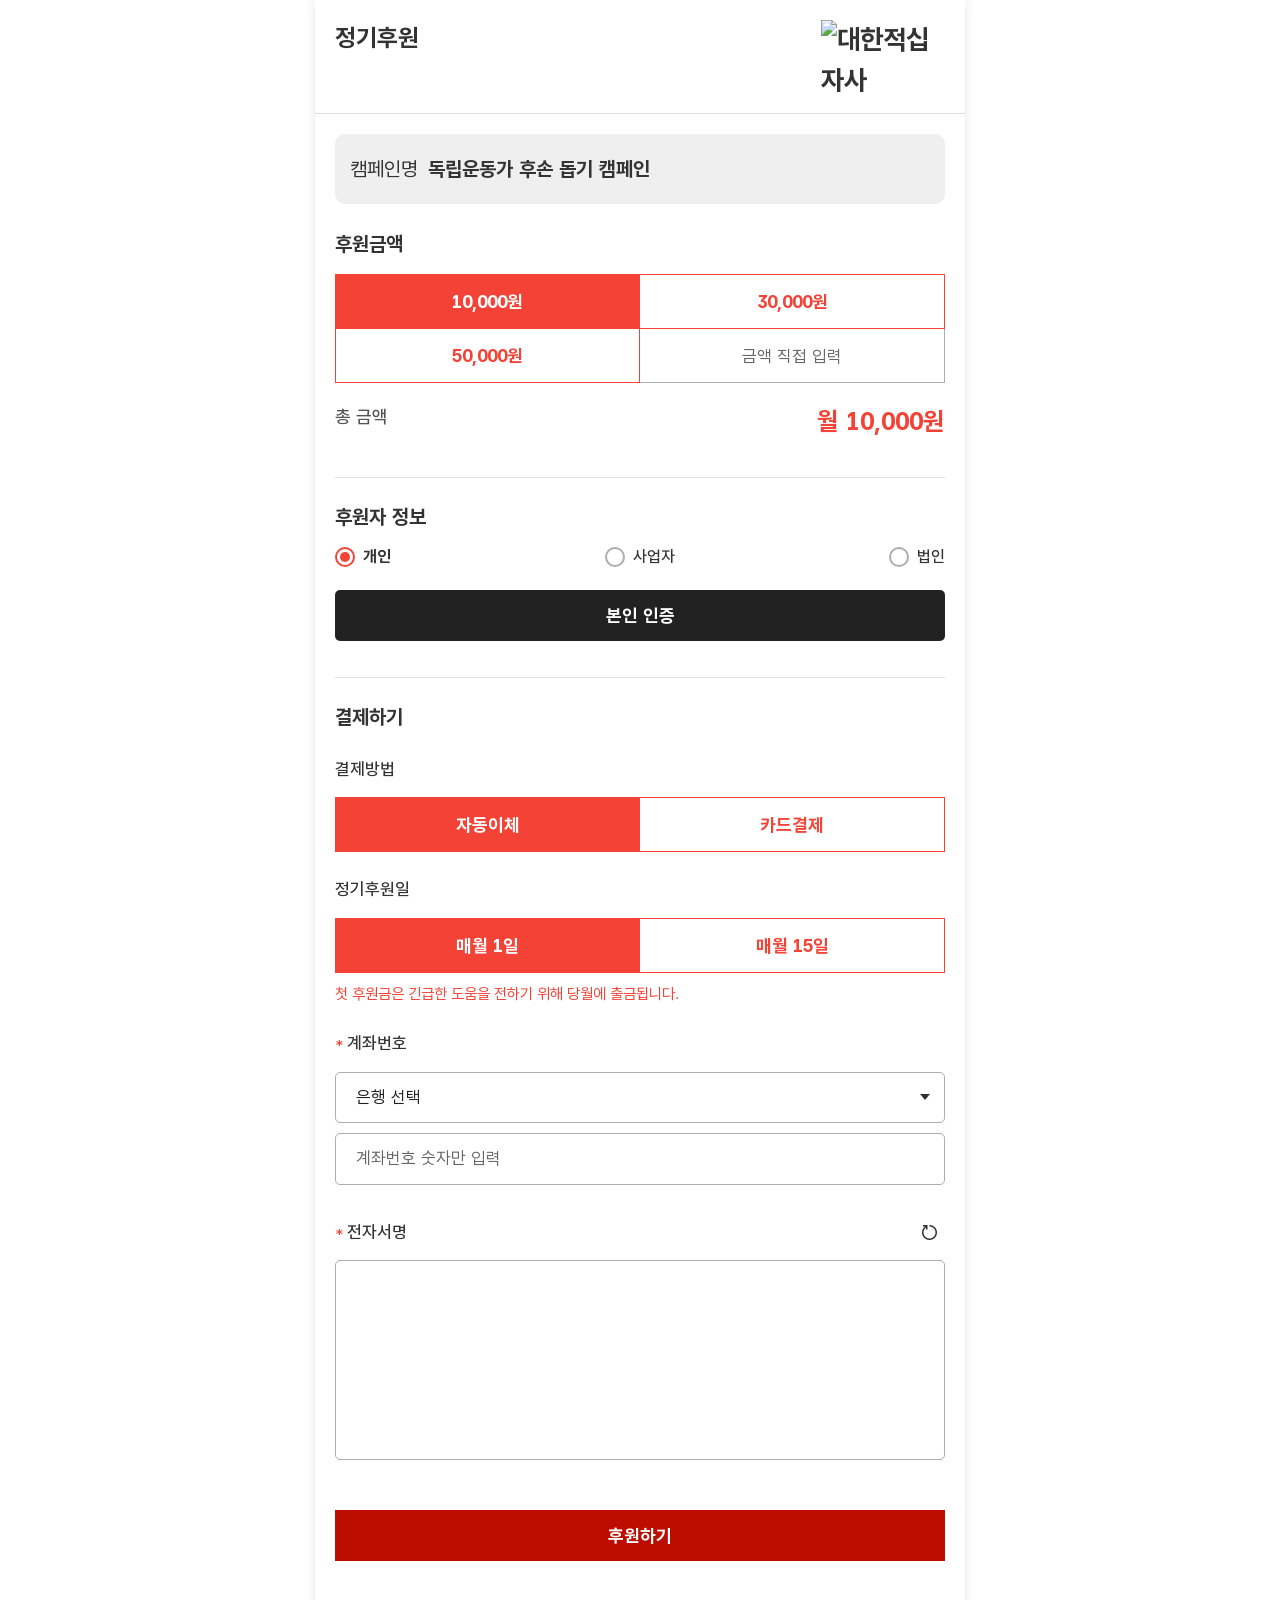
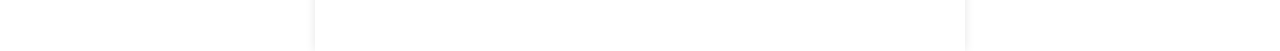
==== commit 0aa46abf: "주소 레이아웃 변경" ====
--- a/index.html
+++ b/index.html
@@ -58,7 +58,7 @@
 
 </head>
 <body>
-  <link rel="stylesheet" href="./dona-style.css?v=1">
+  <link rel="stylesheet" href="./dona-style.css?v=2">
   <script src="./dona-ui-script.js?v=12"></script>
   <script src="./js/ad/pay/signature_pad.min.js"></script>
   <script src="./js/secure/rsa/jsbn.js"></script>
@@ -69,7 +69,7 @@
   <div class="donation-wrap">
     <header>
       <h1>정기후원</h1>
-      <img src="https://www.redcross.or.kr/images/common/layout/logo.svg" alt="대한적십자사" />
+      <h2><img src="https://www.redcross.or.kr/images/common/layout/logo.svg" alt="대한적십자사" /></h2>
     </header>
     <div class="conts">
       <form id="joinForm" name="joinForm" method="post">
@@ -464,7 +464,7 @@
       // 직접 입력창 비우기
       $("#regamtTxt").val('');
 
-      const label = $(`label[for="${this.id}"]`);
+      const label = $("label[for="+this.id+"]");
       
       if (label.length > 0) {
         const priceText = cleanNumber(label.text());
@@ -832,11 +832,11 @@
 
         // 카드번호 입력 안함
         for (let i = 1; i <= 4; i++) {
-          const $input = $(`#cdno${i}`);
+          const $input = $("#cdno"+i);
 
           if ($input.val().length !== 4) {
             alert("카드번호를 입력해주세요.");
-            focusError(`#cdno${i}`, { closeSheet: true });
+            focusError("#cdno"+i, { closeSheet: true });
 
             return false;
           }
@@ -948,7 +948,7 @@
   $("#ygname").val("테스트");
   $(".donor-info-list").css('display', 'flex');
   const buttonText = $(button).text();
-  $(button).attr('disabled', true).text(`${buttonText} 완료`);
+  $(button).attr('disabled', true).text(buttonText+" 완료");
 }
 
 
--- a/dona-style.css
+++ b/dona-style.css
@@ -65,7 +65,7 @@
 .checkbox label { position: relative; padding-left: 3rem; font-size: 1.7rem; line-height: 2rem; font-weight: 500; cursor: pointer; margin: 0; }
 .checkbox label::after, .checkbox label::before { content: ''; display: block; position: absolute; top: 50%; left: 0; transform: translateY(-50%); width: 2rem; height: 2rem; }
 .checkbox label::before { background: var(--gray-bg2); border-radius: 50%; transition: background 0.3s ease; }
-.checkbox label::after { background: url('./images/KRDS/component/icon/ico_checkbox_checked.svg') center center/60% no-repeat; opacity: 0.5; transition: opacity 0.3s ease; }
+.checkbox label::after { background: url('/images/KRDS/component/icon/ico_checkbox_checked.svg') center center/60% no-repeat; opacity: 0.5; transition: opacity 0.3s ease; }
 .checkbox input[type="checkbox"]:checked + label { font-weight: 700; }
 .checkbox input[type="checkbox"]:checked + label::before { background: var(--primary-color); border-color: var(--primary-color); }
 .checkbox input[type="checkbox"]:checked + label::after { opacity: 1; }
@@ -87,7 +87,7 @@
 
 /* select box */
 .select-box { position: relative; width: 100%; }
-.select-box select { width: 100%; font-size: 1.7rem; padding: 1.2rem 3.5rem 1.2rem 2rem; border: 1px solid var(--gray-border); border-radius: 0.5rem; color: var(--input-color); -webkit-appearance: none; -moz-appearance: none; appearance: none; }
+.select-box select { width: 100%; font-size: 1.7rem; padding: 1.2rem 3.5rem 1.2rem 2rem; border: 1px solid var(--gray-border); border-radius: 0.5rem; color: var(--input-color); -webkit-appearance: none; -moz-appearance: none; appearance: none; background: #fff; }
 .select-box select option { }
 .select-box:after { content: ''; position: absolute; top: 50%; right: 15px; transform: translateY(-50%); /* 삼각형 화살표 생성 */ width: 0; height: 0; border-left: 5px solid transparent; border-right: 5px solid transparent; border-top: 6px solid #333; /* 화살표 색상 */ pointer-events: none; /* 클릭 이벤트 통과 */ }
 
@@ -97,6 +97,8 @@
 .dona-form-group dl dd, .dona-form-group dl dt { width: 100%; text-align: left; }
 .dona-form-group dl dt { font-size: 1.7rem; font-weight: 500; }
 .dona-form-group dl dd { margin-top: 1.5rem; }
+
+/* #addrSection { border: 0; background: var(--gray-bg3); border-radius: 1rem; padding: 1.5rem; } */
 
 /* 필수입력 */
 .req-aster { margin-right: 0.3rem; color: var(--primary-color); }
@@ -128,7 +130,8 @@
 .bottom-sheet:focus-visible { outline: 2px solid #444; outline-offset: -1px; }
 .modal-handle { display: flex; width: 100%; height: 4rem; padding: 1.3rem; flex-shrink: 0; }
 .modal-handle::after { content: ''; display: block; width: 5rem; height: 4px; background-color: #555; border-radius: 3px; margin-inline: auto; cursor: pointer; flex-shrink: 0; }
-.modal-handle:focus { background: #ccc; outline: 0; }
+.modal-handle:focus { outline: 0; }
+.modal-handle:focus-visible { background: #ccc; }
 .modal-header { font-size: 2.1rem; line-height: 1.3; font-weight: 700; padding: 1rem 2rem; }
 .modal-content { flex: 1; min-height: 0; padding: 1.5rem 2rem; }
 .modal-bottom { display: flex; flex-shrink: 0; padding: 1rem 2rem 3rem; }
@@ -224,6 +227,9 @@
 
 /* -------------- 2단계------------- */
 
+.complete-wrap h4 { font-size: 2rem; font-weight: 400; color: #1a1a1a; }
+.complete-wrap h4 strong { font-weight: 700; }
+
 .complete-box { display: flex; flex-flow: column wrap; align-items: center; justify-content: center; padding: 1.6rem; text-align: center; color: #fff; background-color: var(--primary-color); animation: opening 1.5s ease-in-out forwards; }
 .complete-box h3 { font-size: 2.4rem; }
 .complete-box p { font-size: 1.6rem; animation: fadeIn 0.5s ease-in-out backwards; animation-delay: 0.2s; }
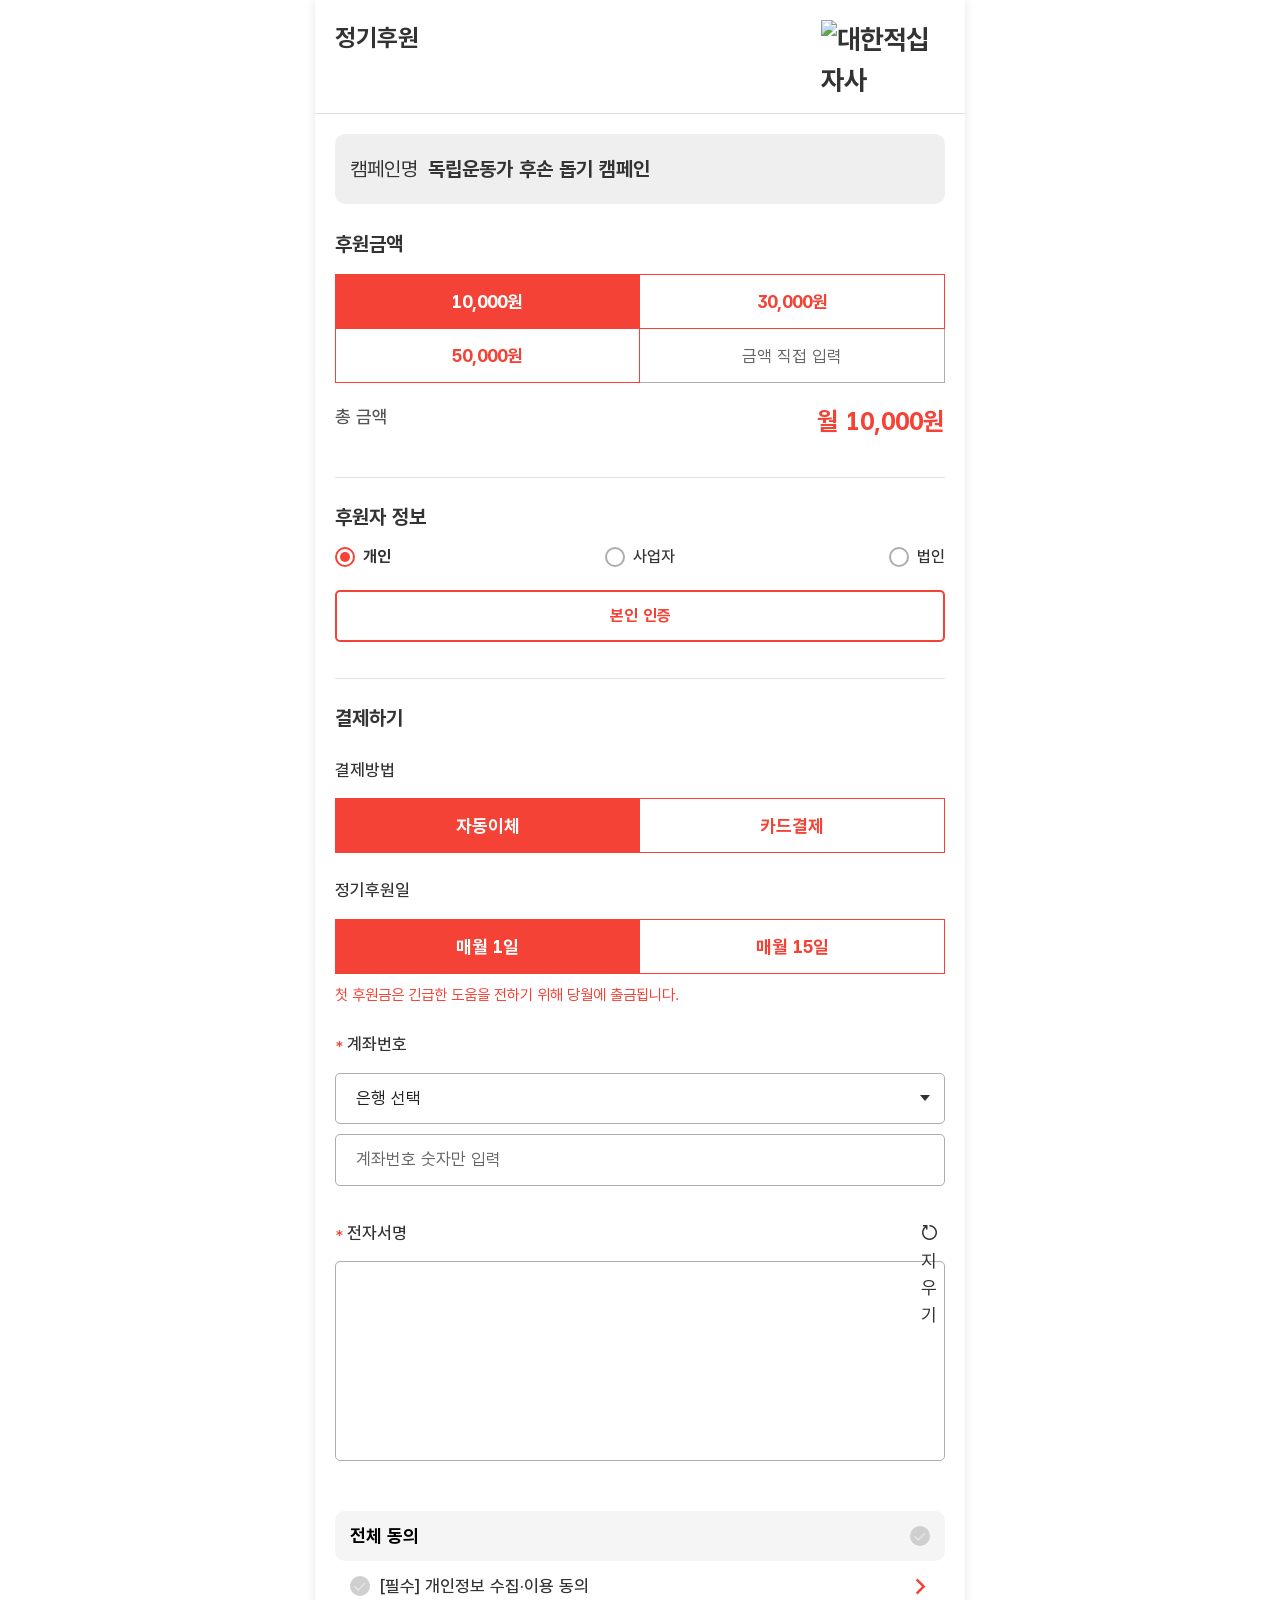
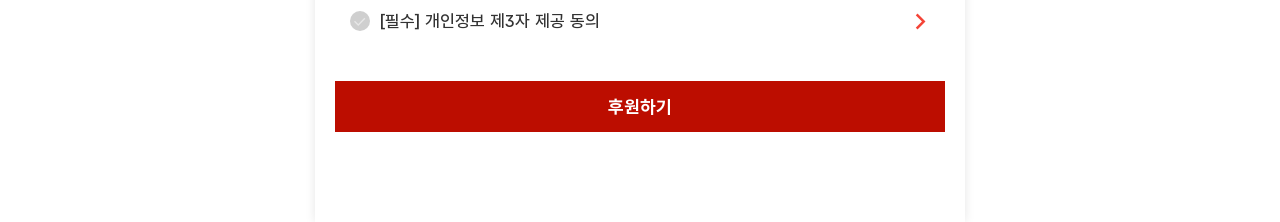
==== commit 8c2d1485: "레이아웃, 기능수정" ====
--- a/index.html
+++ b/index.html
@@ -58,8 +58,8 @@
 
 </head>
 <body>
-  <link rel="stylesheet" href="./dona-style.css?v=2">
-  <script src="./dona-ui-script.js?v=12"></script>
+  <link rel="stylesheet" href="./dona-style.css?v=3">
+  <script src="./dona-ui-script.js?v=13"></script>
   <script src="./js/ad/pay/signature_pad.min.js"></script>
   <script src="./js/secure/rsa/jsbn.js"></script>
   <!-- <script src="./js/secure/rsa/rng.js"></script> -->
@@ -177,7 +177,7 @@
               </div>
               <!-- 개인 -->
               <section id="indiSection" class="business-section">
-                <button type="button" id="payment1" class="btn-cert dona-btn w100">본인 인증</button>
+                <button type="button" id="payment1" class="btn-cert dona-btn secondary w100">본인 인증</button>
               </section>
               <!-- // 사업자 -->
               <!-- 사업자 -->
@@ -187,7 +187,7 @@
                 <label for="corpregno_1" class="hid">사업자 등록번호(필수입력)</label>
                 <input type="text" id="corpregno_1" title="사업자등록번호" placeholder="사업자 등록번호(필수)" inputmode="numeric" pattern="[0-9]*" maxlength="12" oninput="$(this).val($(this).val().replace(/[^0-9-]/g, ''))">
                 
-                <button type="button" id="payment2" class="btn-cert dona-btn w100 mgt2">본인 인증</button>
+                <button type="button" id="payment2" class="btn-cert dona-btn secondary w100 mgt2">본인 인증</button>
               </section>
               <!-- // 사업자 -->
               <!-- 법인 -->
@@ -197,7 +197,7 @@
                 <label for="corpregno_2" class="hid">사업자 등록번호(필수입력)</label>
                 <input type="text" id="corpregno_2" title="사업자등록번호" placeholder="사업자 등록번호(필수)" inputmode="numeric" pattern="[0-9]*" maxlength="12" oninput="$(this).val($(this).val().replace(/[^0-9-]/g, ''))">
 
-                <button type="button" id="payment3" class="btn-cert dona-btn w100 mgt2">담당자 인증</button>
+                <button type="button" id="payment3" class="btn-cert dona-btn secondary w100 mgt2">담당자 인증</button>
               </section>
               <!-- // 법인 -->
             </dd>
@@ -278,7 +278,10 @@
             <dd>
               <div class="signature-container" id="signature-pad">
                 <canvas id="signfocus" tabindex="0"></canvas>
-                <button type="button" id="clear" data-action="clear"><span class="hid">서명 지우기</span><i class="ri-reset-right-line"></i></button>
+                <button type="button" id="clear" data-action="clear">
+                  <i class="ri-reset-right-line"></i>
+                  <span>지우기</span>
+                </button>
               </div>
             </dd>
           </dl>
@@ -353,95 +356,86 @@
           </dl>
         </section>
 
-
-        <!-- 약관 모달 -->
-        <div class="modal-overlay">
-          <div id="sheetTerm" class="bottom-sheet">
-            <button type="button" class="modal-handle"></button>
-            <div class="modal-header primary-color">후원을 하기 위해서는 <br>개인정보 수집·이용 동의가 필요해요</div>
-            <div class="modal-content">
-              <div class="accordion" data-accordion>
-                <!-- [필수] 개인정보 수집·이용 내역 -->
-                <div class="accordion-item term-item" id="agreePrivacyItem" data-accordion-item>
-                  <div class="accordion-header">
-                    <div class="accordion-title">
-                      <div class="checkbox"> 
-                        <input type="checkbox" id="agreePrivacy"/>
-                        <label for="agreePrivacy">[필수] 개인정보 수집·이용 동의</label>
-                      </div>
-                    </div>
-                    <button type="button" type="button" class="accordion-toggle-btn" aria-expanded="false" aria-label="내용 열기">
-                      <i class="ri-arrow-down-s-line"></i>
-                    </button>
-                  </div>
-                  <div class="accordion-content" aria-hidden="true">
-                    <div class="accordion-inner scrollable">
-                      <ul class="term-list">
-                        <li>
-                          <p class="tit">(01) 수집 &middot; 이용 항목</p>
-                          <p class="term-desc">후원자명, 휴대폰번호, 생년월일/성별, 후원금 결제정보(자동이체: 예금주명, 은행명, 계좌 번호, 예금주 생년월일/사업자등록번호, 이체일 /  카드결제: 카드 소유주명, 카드사명, 카드번호, 카드 소유주 생년월일/사업자등록번호, 유효기간), 주소(만 14세 미만의 경우 법정대리인 성명, 법정대리인과의 관계, 법정대리인 휴대폰번호)</p>
-                        </li>
-                        <li>
-                          <p class="tit">(02) 수집 &middot; 이용 목적</p> 
-                          <p class="term-desc">기부이력확인, 출금이체 및 수납(자동이체, 카드)정보, 정기후원회원 서비스 제공</p>
-                        </li>
-                        <li>
-                          <p class="tit">(03) 보유기간</p>
-                          <p class="term-desc">준영구</p>
-                        </li>
-                        <li>귀하는 개인정보 수집&middot;이용에 동의하지 않으실 수 있습니다. 단, 동의를 거부할 경우 정기후원 등록이 제한됩니다.</li>
-                      </ul>
-                    </div>
-                  </div>
-                </div>
-                <!-- // [필수] 개인정보 수집·이용 내역 -->
-
-                <!-- [필수] 개인정보 제3자 제공 동의 -->
-                <div class="accordion-item term-item" id="agreeThirdPartyItem" data-accordion-item>
-                  <div class="accordion-header">
-                    <div class="accordion-title">
-                      <div class="checkbox">
-                        <input type="checkbox" id="agreeThirdParty"/>
-                        <label for="agreeThirdParty">[필수] 개인정보 제3자 제공 동의</label>
-                      </div>
-                    </div>
-                    <button type="button" type="button" class="accordion-toggle-btn" aria-expanded="false" aria-label="내용 열기">
-                      <i class="ri-arrow-down-s-line"></i>
-                    </button>
-                  </div>
-                  <div class="accordion-content" aria-hidden="true">
-                    <div class="accordion-inner scrollable">
-                      <ul class="term-list">
-                        <li>
-                          <p class="tit">(01) 제공받는 자</p>
-                          <p>금융결제원</p>
-                        </li>
-                        <li>
-                          <p class="tit">(02) 제공목적</p>
-                          <p>후원금 결제</p>
-                        </li>
-                        <li>
-                          <p class="tit">(03) 제공하는 항목</p>
-                          <p>은행명, 계좌번호, 예금주명, 예금주 생년월일, 이체일</p>
-                        </li>
-                        <li>
-                          <p class="tit">(04) 보유기간</p>
-                          <p>5년</p>
-                        </li>
-                        <li>귀하는 개인정보 제3자 제공에 동의하지 않으실 수 있습니다. 단, 동의를 거부할 경우 자동이체를 통한 후원금 결제가 제한됩니다.</li>
-                      </ul>
-                    </div>
-                  </div>
-                </div>
-                <!-- // [필수] 개인정보 제3자 제공 동의 -->
-              </div>
-            </div>
-            <div class="modal-bottom">
-              <button type="button" id="btnSubmit" class="dona-btn primary w100">동의합니다.</button>
+        <!-- 선택 동의 -->
+        <div class="term-area">
+          <div class="bg-box mgt5">
+            <div class="checkbox reverse m">
+              <input type="checkbox" id="agreeAll">
+              <label for="agreeAll"><strong>전체 동의</strong></label>
             </div>
           </div>
+          <div class="checkbox wBtn" id="">
+            <input type="checkbox" id="agreePrivacy" name="agreePrivacy" value="Y" class="item-agree">
+            <label for="agreePrivacy">[필수] 개인정보 수집&middot;이용 동의</label>
+            <button type="button" class="btn-right-arrow primary-color" id="btnPrivacyTerm" title="전문 보기"><i class="ri-arrow-right-s-line"></i></button>
+          </div>
+          <!-- [필수] 개인정보 수집 이용 동의 모달 -->
+          <div class="modal-overlay">
+            <div id="privacyTerm" class="bottom-sheet">
+              <button type="button" class="modal-handle"></button>
+              <div class="modal-header primary-color">[필수] 개인정보 수집&middot;이용 동의</div>
+              <div class="modal-content">
+                <ul class="term-list">
+                  <li>
+                    <p class="tit">(01) 수집 &middot; 이용 항목</p>
+                    <p class="term-desc">후원자명, 휴대폰번호, 생년월일/성별, 후원금 결제정보(자동이체: 예금주명, 은행명, 계좌 번호, 예금주 생년월일/사업자등록번호, 이체일 /  카드결제: 카드 소유주명, 카드사명, 카드번호, 카드 소유주 생년월일/사업자등록번호, 유효기간)</p>
+                  </li>
+                  <li>
+                    <p class="tit">(02) 수집 &middot; 이용 목적</p> 
+                    <p class="term-desc">기부이력확인, 출금이체 및 수납(자동이체, 카드)정보, 정기후원회원 서비스 제공</p>
+                  </li>
+                  <li>
+                    <p class="tit">(03) 보유기간</p>
+                    <p class="term-desc">준영구</p>
+                  </li>
+                  <li>귀하는 개인정보 수집&middot;이용에 동의하지 않으실 수 있습니다. 단, 동의를 거부할 경우 정기후원 등록이 제한됩니다.</li>
+                </ul>
+              </div>
+              <div class="modal-bottom">
+                <button type="button" class="dona-btn btn-close btn-agree primary w100" data-target="#agreePrivacy">동의합니다.</button>
+              </div>
+            </div>
+          </div>
+          <!-- // [필수] 개인정보 수집 이용 동의 모달 -->
+          <div class="checkbox wBtn" id="agreeThirdPartyItem">
+            <input type="checkbox" id="agreeThirdParty" name="agreeThirdParty" value="Y" class="item-agree">
+            <label for="agreeThirdParty">[필수] 개인정보 제3자 제공 동의</label>
+            <button type="button" id="btnThirdPartyTerm" title="전문 보기"><i class="ri-arrow-right-s-line"></i></button>
+          </div>
+          <!-- [필수] 개인정보 제3자 제공 동의 모달 -->
+          <div class="modal-overlay">
+            <div id="thirdPartyTerm" class="bottom-sheet">
+              <button type="button" class="modal-handle"></button>
+              <div class="modal-header primary-color">[필수] 개인정보 제3자 제공 동의</div>
+              <div class="modal-content">
+                <ul class="term-list">
+                  <li>
+                    <p class="tit">(01) 제공받는 자</p>
+                    <p>금융결제원</p>
+                  </li>
+                  <li>
+                    <p class="tit">(02) 제공목적</p>
+                    <p>후원금 결제</p>
+                  </li>
+                  <li>
+                    <p class="tit">(03) 제공하는 항목</p>
+                    <p>은행명, 계좌번호, 예금주명, 예금주 생년월일, 이체일</p>
+                  </li>
+                  <li>
+                    <p class="tit">(04) 보유기간</p>
+                    <p>5년</p>
+                  </li>
+                  <li>귀하는 개인정보 제3자 제공에 동의하지 않으실 수 있습니다. 단, 동의를 거부할 경우 자동이체를 통한 후원금 결제가 제한됩니다.</li>
+                </ul>
+              </div>
+              <div class="modal-bottom">
+                <button type="button" class="dona-btn btn-close btn-agree primary w100" data-target="#agreeThirdParty">동의합니다.</button>
+              </div>
+            </div>
+          </div>
+          <!-- // [필수] 개인정보 제3자 제공 동의 모달 -->
         </div>
-        <!-- // 약관 모달 -->
+        <!--// 선택 동의 -->
 
         <button type="button" class="dona-btn submit w100" id="btnDonate">후원하기</button>
       </form>
@@ -497,14 +491,13 @@
 
       if (regAmt < minAmt) {
         alert("후원금액은 적어도 " + minAmt.toLocaleString() + "원 이상 입력해야 합니다.");
-        focusError("#regamtTxt");
+        errorFocus.focus("#regamtTxt");
       }
     });
 
     // [후원자 정보 라디오 선택 이벤트 - 개인 / 사업자 / 법인]
     $("input[name=memclscodeSel]").on('change', function(){
       $(".business-section").hide();
-      // $(".business-section input").val('');
 
       if ($("#rdo_1-1").prop('checked')) { // 개인
         $("#indiSection").show();
@@ -524,14 +517,14 @@
     $("#payment2").on('click', function(){
       if ($('#businessgname_1').val().trim() === '') {
         alert('사업자명을 입력해주세요.');
-        focusError("#businessgname_1");
+        errorFocus.focus("#businessgname_1");
 
         return;
       }
 
       if ($('#corpregno_1').val().trim() === '') {
         alert('사업자 등록번호를 입력해주세요.');
-        focusError("#corpregno_1");
+        errorFocus.focus("#corpregno_1");
 
         return;
       }
@@ -543,14 +536,14 @@
     $("#payment3").on('click', function(){
       if ($('#businessgname_2').val().trim() === '') {
         alert('법인명을 입력해주세요.');
-        focusError("#businessgname_2");
+        errorFocus.focus("#businessgname_2");
 
         return;
       }
 
       if ($('#corpregno_2').val().trim() === '') {
         alert('사업자 등록번호를 입력해주세요.');
-        focusError("#corpregno_2");
+        errorFocus.focus("#corpregno_2");
 
         return;
       }
@@ -638,7 +631,8 @@
 
     // 버튼 연결
     $('#btnDonate').on('click', function() {
-      bottomSheet.open('#sheetTerm');
+      // bottomSheet.open('#sheetTerm');
+      fn_goInsert();
     });
 
     //----------------------------------------------------------------
@@ -676,9 +670,23 @@
 
 
     // ------------------------------ 후원하기 -------------------------------
-    // 약관모달 동의합니다 버튼 클릭 -> 후원하기
-    $("#btnSubmit").on('click', function(){
-      fn_goInsert();
+    
+    // [전체동의 체크박스 이벤트]
+    checkAll.init('#agreeAll', '.item-agree');
+
+    $("#btnPrivacyTerm").on('click', function(){
+      bottomSheet.open("#privacyTerm");
+    });
+
+    $("#btnThirdPartyTerm").on('click', function(){
+      bottomSheet.open("#thirdPartyTerm");
+    });
+
+    $('.btn-agree').on('click', function() {
+      const targetCheckbox = $(this).data('target'); 
+
+      $(targetCheckbox).prop('checked', true);
+      $(targetCheckbox).trigger('change');
     });
 
     // 후원하기 검증 후 제출
@@ -692,7 +700,7 @@
       
       if(regAmt < minAmt){
         alert("후원금액은 적어도 " + minAmt.toLocaleString() + "원 이상 입력해야 합니다.");
-        focusError("#regamtTxt", { closeSheet: true });
+        errorFocus.focus("#regamtTxt");
 
         return false;
       }
@@ -701,7 +709,7 @@
       // 후원자 정보 선택 안함
       if ($('input[name="memclscodeSel"]:checked').length === 0) {
         alert("후원자 정보를 선택해주세요.");
-        focusError("#rdo_1-1", { closeSheet: true });
+        errorFocus.focus("#rdo_1-1");
 
         return false;
       }
@@ -715,14 +723,14 @@
       if ($('#rdo_1-2').is(':checked')) {
         if ($('#businessgname_1').val().trim() === '') {
           alert('사업자명을 입력해주세요.');
-          focusError("#businessgname_1", { closeSheet: true });
+          errorFocus.focus("#businessgname_1");
 
           return false;
         }
 
         if ($('#corpregno_1').val().trim() === '') {
           alert('사업자 등록번호를 입력해주세요.');
-          focusError("#corpregno_1", { closeSheet: true });
+          errorFocus.focus("#corpregno_1");
 
           return false;
         }
@@ -732,14 +740,14 @@
       if ($('#rdo_1-3').is(':checked')) {
         if ($('#businessgname_2').val().trim() === '') {
           alert('법인명을 입력해주세요.');
-          focusError("#businessgname_2", { closeSheet: true });
+          errorFocus.focus("#businessgname_2");
 
           return false;
         }
 
         if ($('#corpregno_2').val().trim() === '') {
           alert('사업자 등록번호를 입력해주세요.');
-          focusError("#corpregno_2", { closeSheet: true });
+          errorFocus.focus("#corpregno_2");
 
           return false;
         }
@@ -748,7 +756,7 @@
       // 결제방법 선택 안함
       if ($('input[name="sunabclscode"]:checked').length === 0) {
         alert("결제방법을 선택해주세요.");
-        focusError("#sunabclscode1", { closeSheet: true });
+        errorFocus.focus("#sunabclscode1");
 
         return false;
       }
@@ -758,14 +766,14 @@
         // 결제일 선택 안함
         if ($('input[name="ygpayday"]:checked').length === 0) {
           alert('결제일을 선택해주세요.');
-          focusError("#rdo_2-1", { closeSheet: true });
+          errorFocus.focus("#rdo_2-1");
 
           return false;
         }
 
         if ($('#ygficode').val() === '') {
           alert('자동이체 은행을 선택해주세요.');
-          focusError("#ygficode", { closeSheet: true });
+          errorFocus.focus("#ygficode");
 
           return false;
         }
@@ -783,28 +791,28 @@
 
         if ($('#ygnum').val().trim() === '') {
           alert('계좌번호를 입력해주세요.');
-          focusError("#ygnum", { closeSheet: true });
+          errorFocus.focus("#ygnum");
 
           return false;
         }
 
         if(sign.isEmpty()) {
           alert("전자서명을 해주세요.");
-          focusError("#signfocus", { closeSheet: true });
+          errorFocus.focus("#signfocus");
 
           return false;
         }
 
         if (!$('#agreePrivacy').is(':checked')) {
           alert('[필수] 개인정보 수집·이용에 동의해주세요.');
-          focusError("#agreePrivacy");
+          errorFocus.focus("#agreePrivacy");
 
           return false;
         }
 
         if (!$('#agreeThirdParty').is(':checked')) {
           alert('[필수] 개인정보 제3자 제공에 동의해주세요.');
-          focusError("#agreeThirdParty");
+          errorFocus.focus("#agreeThirdParty");
 
           return false;
         }
@@ -817,7 +825,7 @@
         // 정기후원일 입력 안함
         if($('input[name="fipayday"]:checked').length === 0){
           alert('정기후원일을 선택해주세요.');
-          focusError("#rdo_3-1", { closeSheet: true });
+          errorFocus.focus("#rdo_3-1");
 
           return false;
         }
@@ -825,7 +833,7 @@
         // 카드사 선택 안함
         if ($('#ficode').val() === '') {
           alert('카드결제 카드사를 선택해주세요.');
-          focusError("#ficode", { closeSheet: true });
+          errorFocus.focus("#ficode");
 
           return false;
         }
@@ -836,7 +844,7 @@
 
           if ($input.val().length !== 4) {
             alert("카드번호를 입력해주세요.");
-            focusError("#cdno"+i, { closeSheet: true });
+            errorFocus.focus("#cdno"+i);
 
             return false;
           }
@@ -845,7 +853,7 @@
         // 유효기간 월 입력 안함
         if ($('#cdm').val().length !== 2) {
           alert('카드 유효기간 월 두 자리를 입력해주세요.');
-          focusError("#cdm", { closeSheet: true });
+          errorFocus.focus("#cdm");
 
           return false;
         }
@@ -853,7 +861,7 @@
         // 유효기간 월 입력 안함
         if ($('#cdm').val().length !== 2) {
           alert('카드 유효기간 월 두 자리를 입력해주세요.');
-          focusError("#cdm", { closeSheet: true });
+          errorFocus.focus("#cdm");
 
           return false;
         }
@@ -861,14 +869,14 @@
         // 유효기간 연도 입력 안함
         if ($('#cdy').val().length !== 2) {
           alert('카드 유효기간 년 두 자리를 입력해주세요.');
-          focusError("#cdy", { closeSheet: true });
+          errorFocus.focus("#cdy");
 
           return false;
         }
 
         if (!$('#agreePrivacy').is(':checked')) {
           alert('[필수] 개인정보 수집·이용에 동의해주세요.');
-          focusError("#agreePrivacy");
+          errorFocus.focus("#agreePrivacy");
 
           return false;
         }
@@ -890,8 +898,6 @@
 
       }
 
-      
-      alert("정기후원이 완료되었습니다.");
       return true;
     }
   });
@@ -911,22 +917,6 @@
 function updateTotalAmount(val) {
   const formatted = formatNumber(val) || "0";
   $("#totalAmount").text(formatted);
-}
-
-// error인 경우
-function focusError(target, options = {}) {
-  const { closeSheet = false } = options;
-
-  if (closeSheet) {
-    bottomSheet.close({
-      restoreFocus: false,
-      onClose: function() {
-        errorFocus.focus(target);
-      }
-    });
-  } else {
-    errorFocus.focus(target);
-  }
 }
 
 // 본인인증 (추후 수정)
--- a/dona-style.css
+++ b/dona-style.css
@@ -27,7 +27,7 @@
 input[type=password], input[type=text] { padding: 1.2rem 2rem; width: 100%; color: var(--input-color); border: 1px solid var(--gray-border); font-size: 1.7rem; border-radius: 0.5rem; }
 input[type=password]:focus, input[type=text]:focus { border-color: var(--input-color); }
 input[type=password]::placeholder, input[type=text]::placeholder { color: #666; }
-input[type=password]:read-only, input[type=text]:read-only { background-color: var(--gray-bg2); }
+input[type=password]:read-only, input[type=text]:read-only { background-color: #ccc; }
 
 /* label */
 label { margin: 0; }
@@ -65,7 +65,7 @@
 .checkbox label { position: relative; padding-left: 3rem; font-size: 1.7rem; line-height: 2rem; font-weight: 500; cursor: pointer; margin: 0; }
 .checkbox label::after, .checkbox label::before { content: ''; display: block; position: absolute; top: 50%; left: 0; transform: translateY(-50%); width: 2rem; height: 2rem; }
 .checkbox label::before { background: var(--gray-bg2); border-radius: 50%; transition: background 0.3s ease; }
-.checkbox label::after { background: url('/images/KRDS/component/icon/ico_checkbox_checked.svg') center center/60% no-repeat; opacity: 0.5; transition: opacity 0.3s ease; }
+.checkbox label::after { background: url('./images/KRDS/component/icon/ico_checkbox_checked.svg') center center/60% no-repeat; opacity: 0.5; transition: opacity 0.3s ease; }
 .checkbox input[type="checkbox"]:checked + label { font-weight: 700; }
 .checkbox input[type="checkbox"]:checked + label::before { background: var(--primary-color); border-color: var(--primary-color); }
 .checkbox input[type="checkbox"]:checked + label::after { opacity: 1; }
@@ -134,7 +134,7 @@
 .modal-handle:focus-visible { background: #ccc; }
 .modal-header { font-size: 2.1rem; line-height: 1.3; font-weight: 700; padding: 1rem 2rem; }
 .modal-content { flex: 1; min-height: 0; padding: 1.5rem 2rem; }
-.modal-bottom { display: flex; flex-shrink: 0; padding: 1rem 2rem 3rem; }
+.modal-bottom { display: flex; flex-shrink: 0; gap: 1rem; padding: 1rem 2rem 3rem; }
 
 /* accordion */
 .accordion { width: 100%; margin: 0 auto; display: flex; flex-direction: column; gap: 1rem; }
@@ -168,7 +168,8 @@
 /* header */
 .donation-wrap header { display: flex; justify-content: space-between; position: sticky; top: 0; left: 0; right: 0; width: 100%; padding: 2rem 2rem 1.2rem; background: #fff; border-bottom: 1px solid #dfdfdf; z-index: 100; }
 .donation-wrap header h1 { font-size: 2.4rem; font-weight: 700; }
-.donation-wrap header img { max-width: 12.4rem; }
+.donation-wrap header h2 { display: flex; justify-content: center; align-items: center; }
+.donation-wrap header img { display: block; max-width: 12.4rem; }
 
 /* conts */
 .donation-wrap .conts { padding: 2rem; }
@@ -204,7 +205,7 @@
 .dona-btn.primary { background: var(--primary-color); }
 .dona-btn.submit { background: #bc0d00; border-radius: 0; }
 .dona-btn.secondary { background: #fff; color: var(--primary-color); border: 2px solid var(--primary-color); font-size: 1.6rem; }
-.dona-btn:disabled { background: #ccc!important; border-color: #ccc!important; cursor: auto; }
+.dona-btn:disabled { background: #ccc!important; border-color: #ccc!important; color: #fff!important; cursor: auto; }
 
 /* card */
 .card-input-group { display: flex; align-items: center; gap: 1rem; }
@@ -219,7 +220,7 @@
 
 /* 계좌주/카드주 정보 */
 .dona-form-group .donor-info-list { display: none; width: 100%; }
-.yginfo { display: flex; align-items: center; gap: 0.5rem; border: 1px solid var(--gray-border); padding: 1.2rem 2rem; font-size: 1.7rem; border-radius: 0.5rem; background: var(--gray-bg2); width: 100%; }
+.yginfo { display: flex; align-items: center; gap: 0.5rem; border: 1px solid var(--gray-border); padding: 1.2rem 2rem; font-size: 1.7rem; border-radius: 0.5rem; background: #ccc; width: 100%; }
 .yginfo input[type=text] { border: 0; background: 0; width: auto; padding: 0; }
 
 /* 후원하기 버튼 */
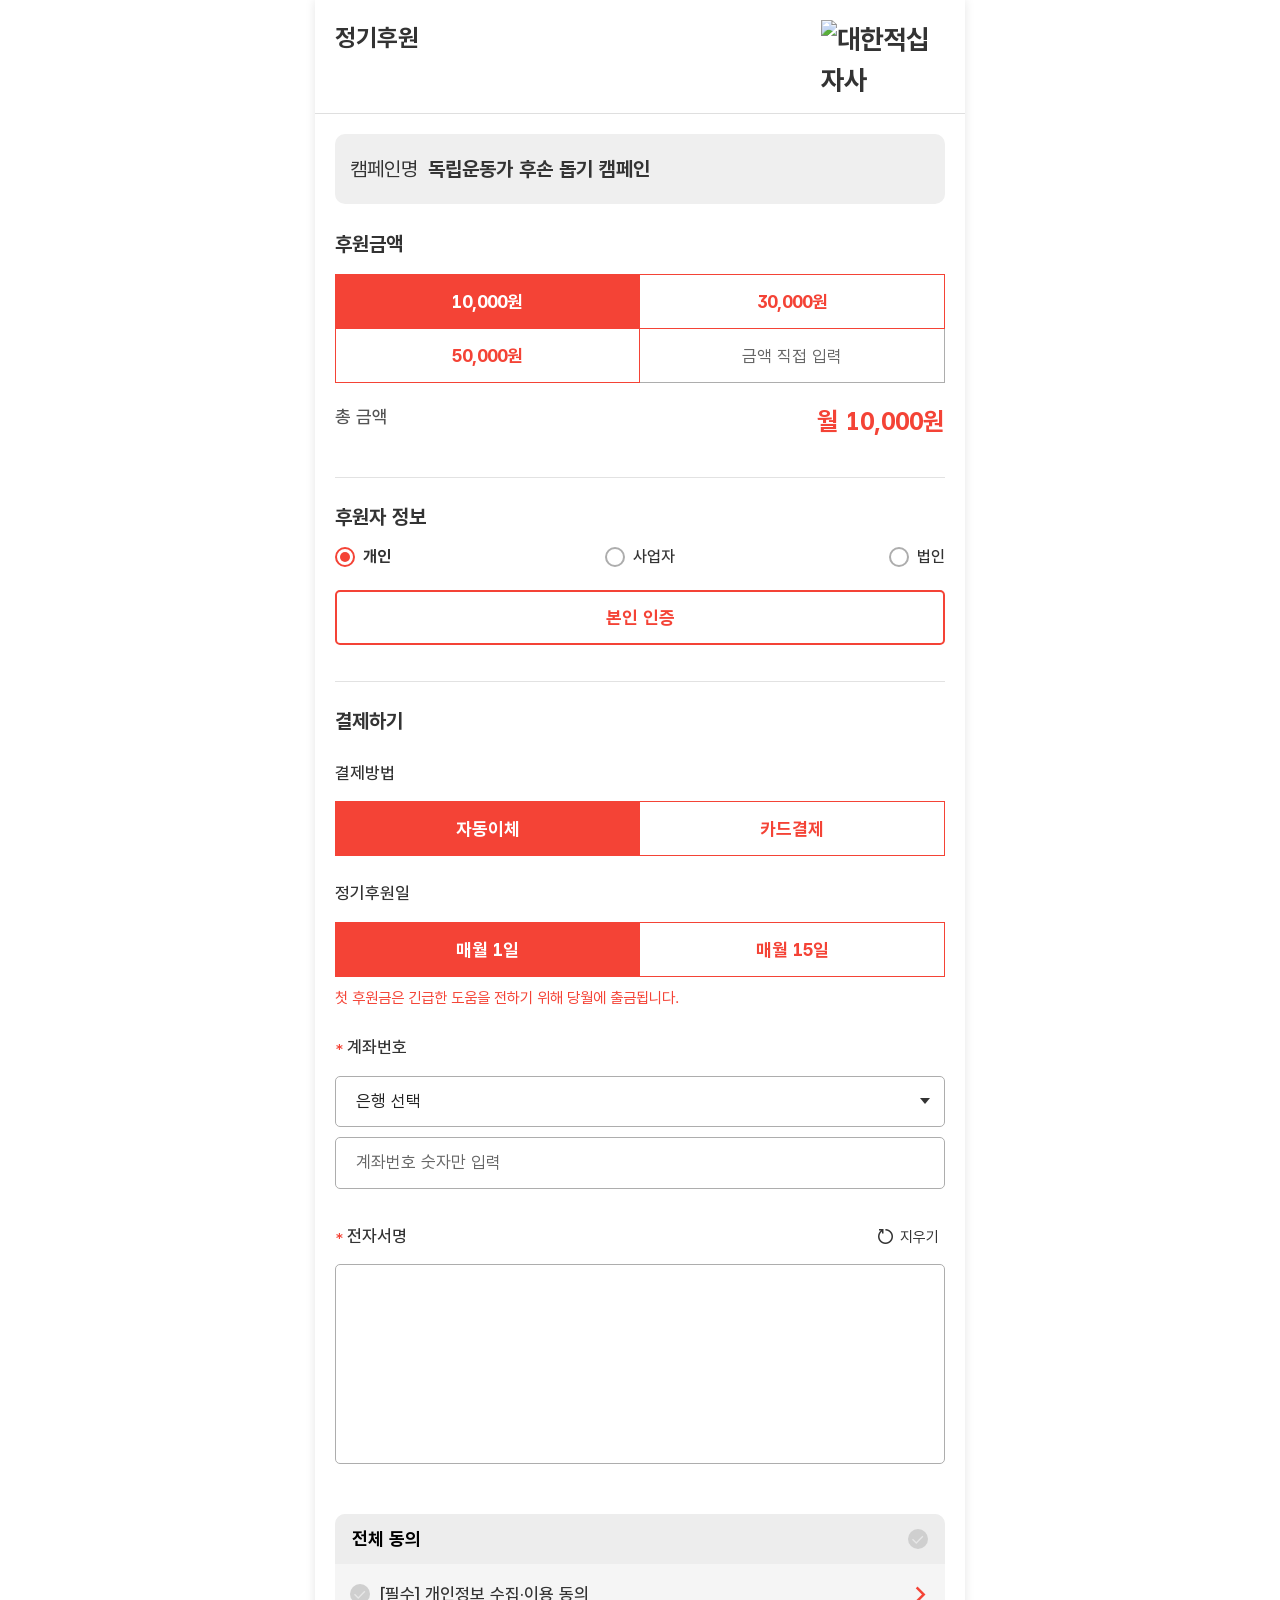
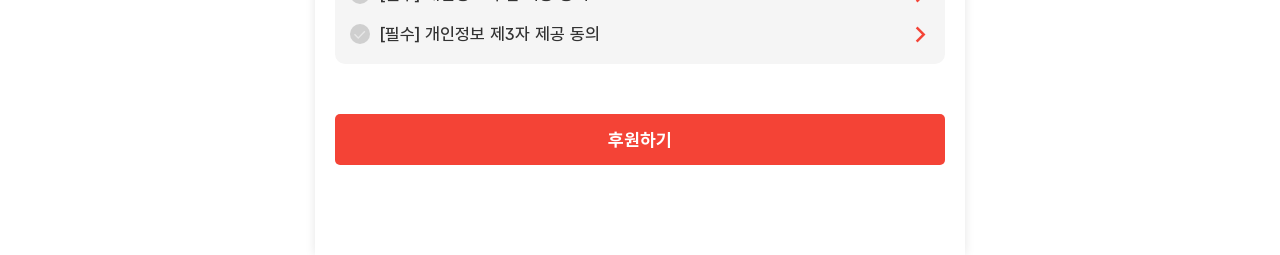
==== commit a8e0217e: "디자인 수정" ====
--- a/index.html
+++ b/index.html
@@ -358,11 +358,9 @@
 
         <!-- 선택 동의 -->
         <div class="term-area">
-          <div class="bg-box mgt5">
-            <div class="checkbox reverse m">
-              <input type="checkbox" id="agreeAll">
-              <label for="agreeAll"><strong>전체 동의</strong></label>
-            </div>
+          <div class="checkbox reverse m checkbox-all">
+            <input type="checkbox" id="agreeAll">
+            <label for="agreeAll"><strong>전체 동의</strong></label>
           </div>
           <div class="checkbox wBtn" id="">
             <input type="checkbox" id="agreePrivacy" name="agreePrivacy" value="Y" class="item-agree">
@@ -437,7 +435,7 @@
         </div>
         <!--// 선택 동의 -->
 
-        <button type="button" class="dona-btn submit w100" id="btnDonate">후원하기</button>
+        <button type="button" class="dona-btn primary w100" id="btnDonate">후원하기</button>
       </form>
     </div> <!-- //conts -->
   </div> <!-- // donation-wrap -->
@@ -447,6 +445,7 @@
   $(document).ready(function(){
     bottomSheet.init();        
     AccordionUI.init();
+    modalAgreeButton.init('.btn-agree');
     
     // 총 금액 기본 설정
     const defaultPrice = $("input[name=dona_price]:checked + label").text();
@@ -631,7 +630,6 @@
 
     // 버튼 연결
     $('#btnDonate').on('click', function() {
-      // bottomSheet.open('#sheetTerm');
       fn_goInsert();
     });
 
@@ -674,19 +672,14 @@
     // [전체동의 체크박스 이벤트]
     checkAll.init('#agreeAll', '.item-agree');
 
+    // [필수] 개인정보 수집·이용 동의 전문보기
     $("#btnPrivacyTerm").on('click', function(){
       bottomSheet.open("#privacyTerm");
     });
 
+    // [필수] 개인정보 제3자 제공 동의 전문보기
     $("#btnThirdPartyTerm").on('click', function(){
       bottomSheet.open("#thirdPartyTerm");
-    });
-
-    $('.btn-agree').on('click', function() {
-      const targetCheckbox = $(this).data('target'); 
-
-      $(targetCheckbox).prop('checked', true);
-      $(targetCheckbox).trigger('change');
     });
 
     // 후원하기 검증 후 제출
--- a/dona-style.css
+++ b/dona-style.css
@@ -81,7 +81,7 @@
 .checkbox.reverse label { display: block; width: 100%; padding: 0 3rem 0 0; }
 .checkbox.reverse label::before { left: auto; right: 0; }
 .checkbox.reverse label::after { left: auto; right: 0; }
-.checkbox.wBtn { margin-top: 1.5rem; padding: 0 1.5rem; }
+.checkbox.wBtn { margin-top: 2rem; padding: 0 1.5rem; }
 .checkbox.wBtn button { margin-left: auto; width: 2rem; height: 2rem; display: flex; align-items: center; justify-content: center; border-radius: 0.5rem; }
 .checkbox.wBtn button i { font-size: 3rem; color: var(--primary-color); }
 
@@ -122,10 +122,8 @@
 .modal-overlay { padding: 0.8rem; position: fixed; top: 0; left: 0; right: 0; bottom: 0; background-color: rgba(0, 0, 0, 0.5); display: none; z-index: 1000; }
 .modal-overlay.active { display: flex; justify-content: safe center; align-items: safe flex-end; }
 .modal-overlay.scroll { overflow-y: auto; }
-/* .bottom-sheet { display: flex; flex-direction: column; margin: 0 auto; width: 100%; max-width: 63rem; background-color: #fff; border-radius: 3rem; transform: translateY(100%); transition: transform 0.3s ease-in-out; z-index: 1001; overflow: hidden; } */
 .bottom-sheet { display: flex; flex-direction: column; margin: 0 auto; width: 100%; max-width: 63rem; background-color: #fff; border-radius: 3rem; overflow: hidden; transform: translateY(calc(100% + 10px)); transition: transform 0.3s ease-out; }
 .bottom-sheet.is-open { transform: translateY(0); }
-.bottom-sheet.is-dragging { transition: none; transform: translateY(var(--drag-y, 0)); }
 .bottom-sheet:focus { outline: 0; }
 .bottom-sheet:focus-visible { outline: 2px solid #444; outline-offset: -1px; }
 .modal-handle { display: flex; width: 100%; height: 4rem; padding: 1.3rem; flex-shrink: 0; }
@@ -133,8 +131,10 @@
 .modal-handle:focus { outline: 0; }
 .modal-handle:focus-visible { background: #ccc; }
 .modal-header { font-size: 2.1rem; line-height: 1.3; font-weight: 700; padding: 1rem 2rem; }
-.modal-content { flex: 1; min-height: 0; padding: 1.5rem 2rem; }
+.modal-content { flex: 1; min-height: 0; padding: 1.5rem 2rem; font-size: 1.6rem; }
 .modal-bottom { display: flex; flex-shrink: 0; gap: 1rem; padding: 1rem 2rem 3rem; }
+.modal-img-box { width: 50%; margin: 1rem auto; }
+.modal-img-box img { display: block; width: 100%; }
 
 /* accordion */
 .accordion { width: 100%; margin: 0 auto; display: flex; flex-direction: column; gap: 1rem; }
@@ -157,6 +157,10 @@
 .accordion-item.term-item .accordion-title { font-size: 1.7rem; font-weight: 500; }
 .accordion-item.term-item .accordion-inner { padding: 0 1rem 0 3rem; }
 
+/* term-area */
+.term-area { margin-top: 5rem; background: var(--gray-bg3); border-radius: 1rem; padding-bottom: 2rem; }
+.term-area .checkbox-all { padding: 1.5rem 1.7rem; border-radius: 1rem 1rem 0 0; background: #ededed; }
+
 /* term-list */
 .term-list { font-size: 1.6rem; }
 .term-list li + li { margin-top: 1rem; }
@@ -201,10 +205,11 @@
 .primary-txt { color: var(--primary-color); margin-top: 1rem; font-size: 85%; }
 
 /* btn */
-.dona-btn { padding: 1.2rem; border-radius: 0.5rem; color: #fff; font-weight: 700; background: var(--input-color); }
+.dona-btn { padding: 1.2rem; border-radius: 0.5rem; color: #fff; font-weight: 700; background: var(--input-color); transition: background 0.3s linear; }
 .dona-btn.primary { background: var(--primary-color); }
+.dona-btn.primary:active, .dona-btn.primary:hover { background: var(--primary-hover); }
 .dona-btn.submit { background: #bc0d00; border-radius: 0; }
-.dona-btn.secondary { background: #fff; color: var(--primary-color); border: 2px solid var(--primary-color); font-size: 1.6rem; }
+.dona-btn.secondary { background: #fff; color: var(--primary-color); border: 2px solid var(--primary-color); }
 .dona-btn:disabled { background: #ccc!important; border-color: #ccc!important; color: #fff!important; cursor: auto; }
 
 /* card */
@@ -215,8 +220,9 @@
 /* 전자서명 */
 .signature-container { position: relative; width: 100%; height: 15rem; border: 1px solid var(--gray-border); border-radius: 0.5rem; }
 .signature-container canvas { display: block; width: 100%; height: 100%; }
-.signature-container #clear { position: absolute; top: -1rem; right: 0; width: 3rem; height: 3rem; transform: translateY(-110%); border-radius: 0.5rem; }
+.signature-container #clear { display: flex; align-items: center; justify-content: center; gap: 0.5rem; position: absolute; top: -1rem; right: 0; padding: 0 0.5rem; width: max-content; height: 3rem; transform: translateY(-110%); border-radius: 0.5rem; }
 .signature-container #clear:active { background: var(--gray-bg); }
+.signature-container #clear span { font-size: 1.5rem; }
 
 /* 계좌주/카드주 정보 */
 .dona-form-group .donor-info-list { display: none; width: 100%; }
@@ -228,22 +234,28 @@
 
 /* -------------- 2단계------------- */
 
-.complete-wrap h4 { font-size: 2rem; font-weight: 400; color: #1a1a1a; }
+.complete-wrap h4 { font-size: 1.8rem; font-weight: 400; color: #1a1a1a; }
 .complete-wrap h4 strong { font-weight: 700; }
 
-.complete-box { display: flex; flex-flow: column wrap; align-items: center; justify-content: center; padding: 1.6rem; text-align: center; color: #fff; background-color: var(--primary-color); animation: opening 1.5s ease-in-out forwards; }
+.complete-box { display: flex; flex-flow: column wrap; align-items: center; justify-content: center; padding: 1.6rem; text-align: center; color: #fff; background-color: var(--primary-color); animation: opening 2s ease forwards; }
+.complete-box::before { content: ''; display: block; width: 14rem; height: 14rem; background: url('./images/main/sub/sayho_06.gif') center top/contain no-repeat; animation: slideUp 0.4s ease forwards; animation-delay: 1.6s; }
 .complete-box h3 { font-size: 2.4rem; }
-.complete-box p { font-size: 1.6rem; animation: fadeIn 0.5s ease-in-out backwards; animation-delay: 0.2s; }
+.complete-box p { font-size: 1.6rem; /*animation: fadeIn 0.5s ease-in-out backwards; animation-delay: 0.5s;*/ }
 
 @keyframes opening {
-  0% { padding-block: 10rem; }
-  70% { padding-block: 10rem; }
+  0% { padding-block: 5rem; }
+  80% { padding-block: 5rem; }
   100% { padding-block: 1.6rem; }
 }
 
 @keyframes fadeIn {
   0% { opacity: 0; }
   100% { opacity: 1; }
+}
+
+@keyframes slideUp {
+  0% { height: 10rem; opacity: 1; }
+  100% { height: 0; opacity: 0; }
 }
 
 .border-box { padding: 2rem 1.5rem; border: 1px solid #bbb; border-radius: 1rem; }
@@ -306,6 +318,7 @@
   .flex-box.mo-column { flex-direction: row; }
   .donation-wrap { box-shadow: 0 0 1rem rgba(0, 0, 0, 0.1); }
   .signature-container { height: 20rem; }
-}
-
-
+  .modal-img-box { width: 30%; }
+}
+
+
